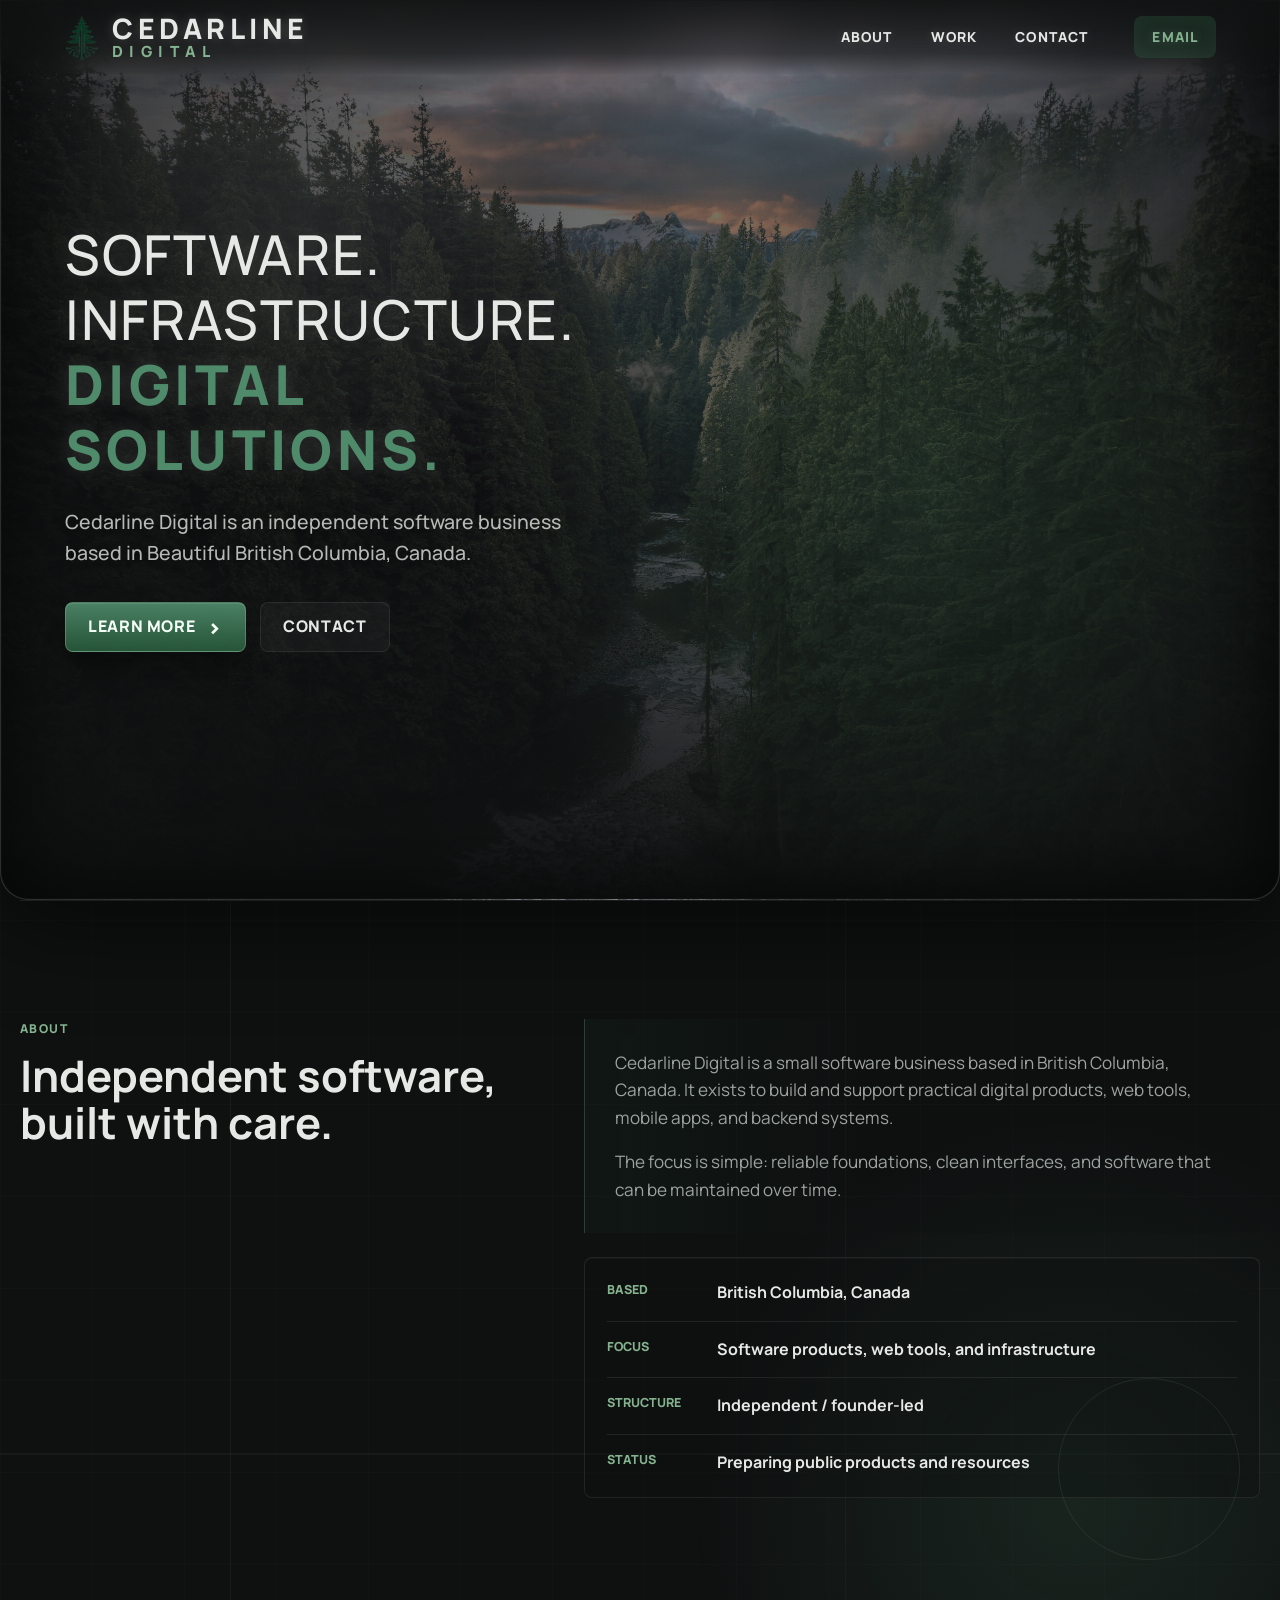
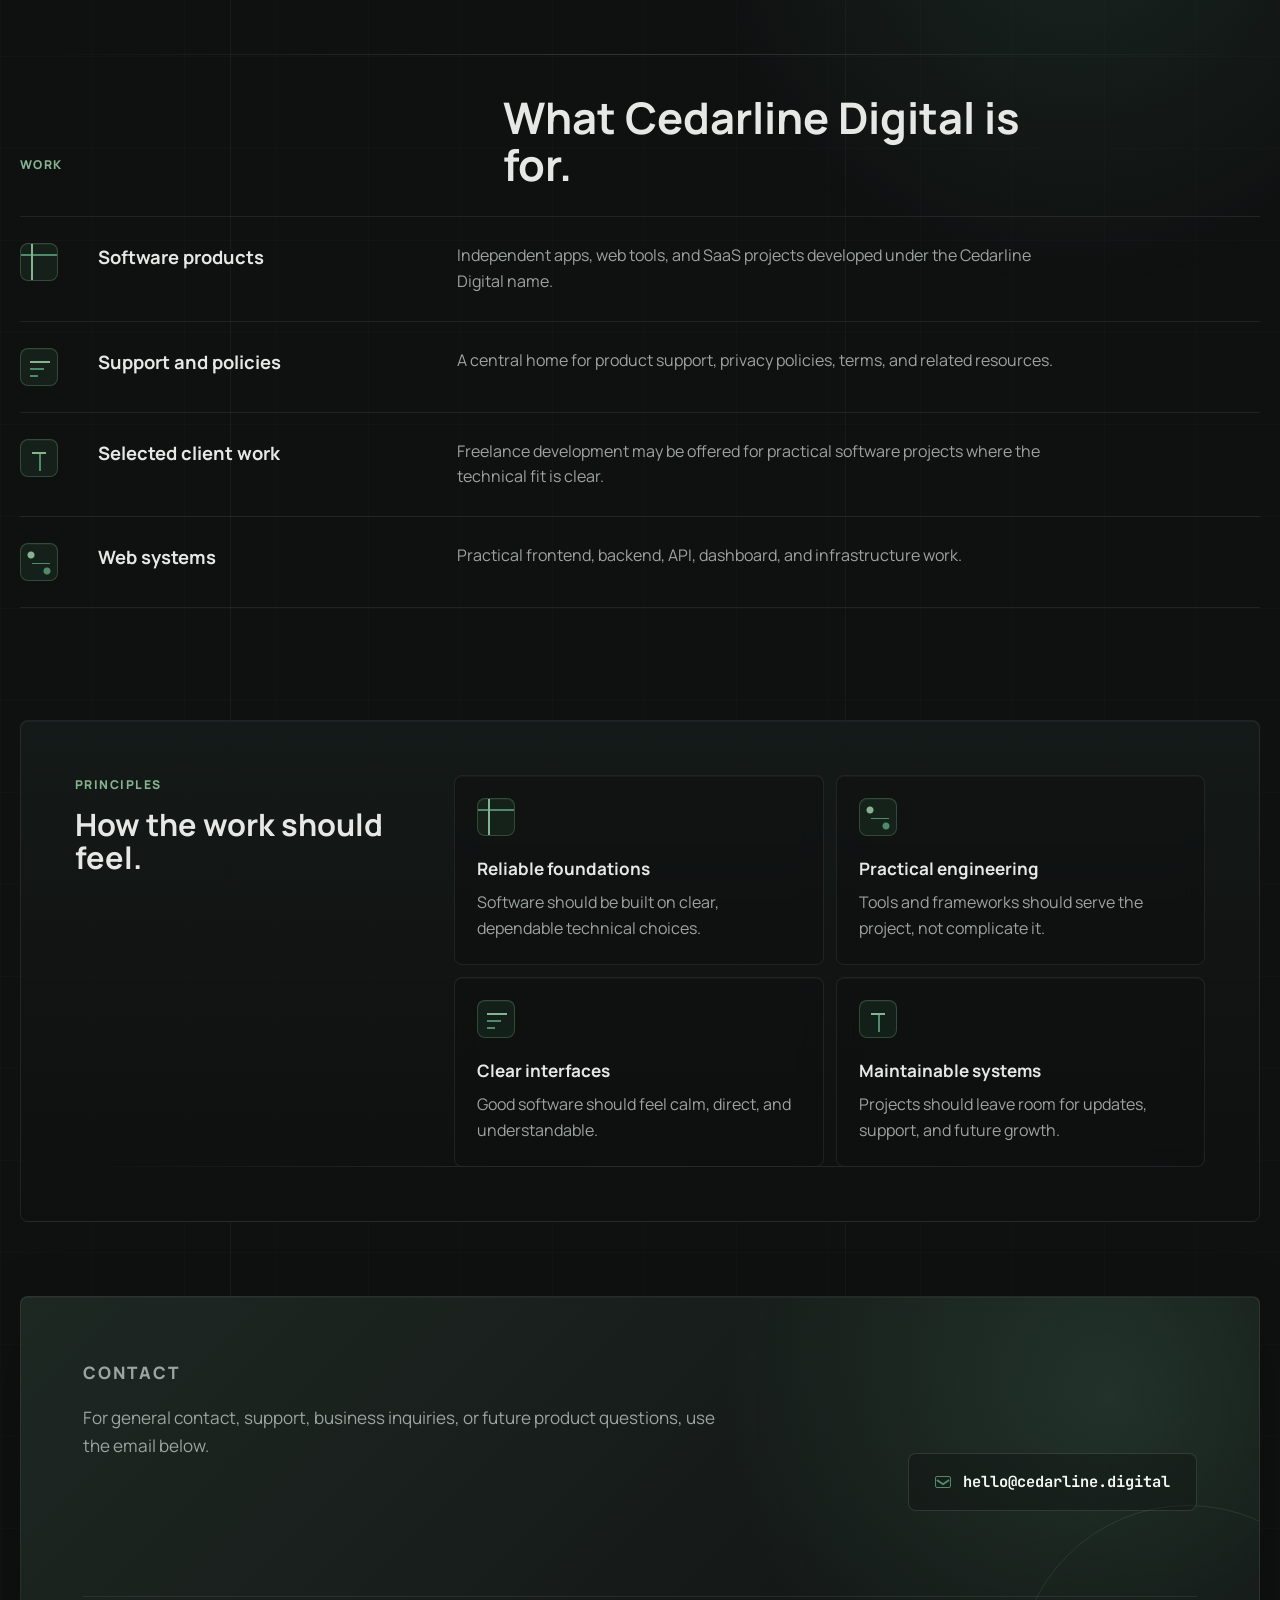
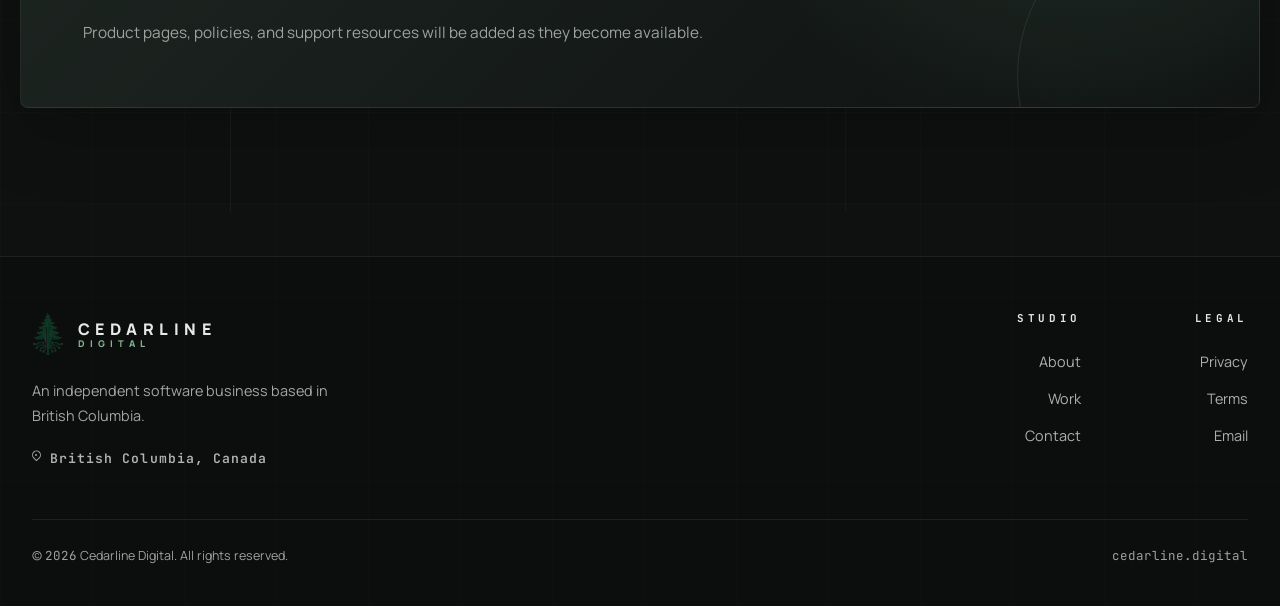
==== index.html @ 52aefcd1 "initial commit" ====
<!doctype html>
<html lang="en">
  <head>
    <meta charset="utf-8">
    <meta name="viewport" content="width=device-width, initial-scale=1">
    <meta
      name="description"
      content="Cedarline Digital is an independent software business in British Columbia, Canada, serving as a home for software projects, support resources, and policies."
    >
    <title>Cedarline Digital | Software Built From Strong Foundations</title>
    <link rel="preconnect" href="https://fonts.googleapis.com">
    <link rel="preconnect" href="https://fonts.gstatic.com" crossorigin>
    <link href="https://fonts.googleapis.com/css2?family=JetBrains+Mono:wght@500;600;700&family=Manrope:wght@400;500;600;700;800&display=swap" rel="stylesheet">
    <link rel="stylesheet" href="styles.css">
  </head>
  <body>
    <header class="site-header" data-header>
      <a class="brand" href="#top" aria-label="Cedarline Digital home">
        <span class="brand-mark" aria-hidden="true">
          <img src="assets/images/logo-transparent.png" alt="">
        </span>
        <span class="brand-text">
          <strong>Cedarline</strong>
          <span>Digital</span>
        </span>
      </a>

      <button class="nav-toggle" type="button" aria-expanded="false" aria-controls="site-nav" data-nav-toggle>
        <span class="sr-only">Toggle navigation</span>
        <span></span>
        <span></span>
      </button>

      <nav class="site-nav" id="site-nav" aria-label="Primary navigation" data-nav>
        <a href="#about">About</a>
        <a href="#work">Work</a>
        <a href="#contact">Contact</a>
        <a class="nav-cta" href="mailto:hello@cedarline.digital">Email</a>
      </nav>
    </header>

    <main id="top">
      <section class="hero" aria-labelledby="hero-title">
        <div class="hero-content">
          <h1 id="hero-title">
            <span>Software. Infrastructure.</span>
            <em>Digital solutions.</em>
          </h1>
          <p class="hero-copy">
            Cedarline Digital is an independent software business based in Beautiful British Columbia, Canada.
          </p>
          <div class="hero-actions" aria-label="Hero actions">
            <a class="button button-primary" href="#about">Learn more <span aria-hidden="true">›</span></a>
            <a class="button button-secondary" href="#contact">Contact</a>
          </div>
        </div>
      </section>

      <section class="section about-section" id="about" aria-labelledby="about-title">
        <div class="section-heading">
          <p class="eyebrow">About</p>
          <h2 id="about-title">Independent software, built with care.</h2>
        </div>
        <div class="about-grid">
          <div class="section-copy">
            <p>
              Cedarline Digital is a small software business based in British Columbia, Canada. It exists to build and support practical digital products, web tools, mobile apps, and backend systems.
            </p>
            <p>
              The focus is simple: reliable foundations, clean interfaces, and software that can be maintained over time.
            </p>
          </div>
          <aside class="studio-panel" aria-label="Studio details">
            <dl>
              <div>
                <dt>Based</dt>
                <dd>British Columbia, Canada</dd>
              </div>
              <div>
                <dt>Focus</dt>
                <dd>Software products, web tools, and infrastructure</dd>
              </div>
              <div>
                <dt>Structure</dt>
                <dd>Independent / founder-led</dd>
              </div>
              <div>
                <dt>Status</dt>
                <dd>Preparing public products and resources</dd>
              </div>
            </dl>
          </aside>
        </div>
      </section>

      <section class="section" id="work" aria-labelledby="work-title">
        <div class="section-heading">
          <p class="eyebrow">Work</p>
          <h2 id="work-title">What Cedarline Digital is for.</h2>
        </div>
        <div class="card-grid">
          <article class="service-card">
            <span class="card-icon software-icon" aria-hidden="true"></span>
            <h3>Software products</h3>
            <p>Independent apps, web tools, and SaaS projects developed under the Cedarline Digital name.</p>
          </article>
          <article class="service-card">
            <span class="card-icon web-icon" aria-hidden="true"></span>
            <h3>Support and policies</h3>
            <p>A central home for product support, privacy policies, terms, and related resources.</p>
          </article>
          <article class="service-card">
            <span class="card-icon maintain-icon" aria-hidden="true"></span>
            <h3>Selected client work</h3>
            <p>Freelance development may be offered for practical software projects where the technical fit is clear.</p>
          </article>
          <article class="service-card">
            <span class="card-icon engineering-icon" aria-hidden="true"></span>
            <h3>Web systems</h3>
            <p>Practical frontend, backend, API, dashboard, and infrastructure work.</p>
          </article>
        </div>
      </section>

      <section class="section brand-section" id="principles" aria-labelledby="brand-title">
        <div class="section-heading centered">
          <p class="eyebrow">Principles</p>
          <h2 id="brand-title">How the work should feel.</h2>
        </div>
        <div class="principle-list">
          <article>
            <span class="line-icon foundation-icon" aria-hidden="true"></span>
            <h3>Reliable foundations</h3>
            <p>Software should be built on clear, dependable technical choices.</p>
          </article>
          <article>
            <span class="line-icon engineering-icon" aria-hidden="true"></span>
            <h3>Practical engineering</h3>
            <p>Tools and frameworks should serve the project, not complicate it.</p>
          </article>
          <article>
            <span class="line-icon experience-icon" aria-hidden="true"></span>
            <h3>Clear interfaces</h3>
            <p>Good software should feel calm, direct, and understandable.</p>
          </article>
          <article>
            <span class="line-icon maintain-icon" aria-hidden="true"></span>
            <h3>Maintainable systems</h3>
            <p>Projects should leave room for updates, support, and future growth.</p>
          </article>
        </div>
      </section>

      <section class="section contact-section" id="contact" aria-labelledby="contact-title">
        <div class="contact-panel">
          <div class="contact-copy">
            <p class="eyebrow">Contact</p>
            <p>
              For general contact, support, business inquiries, or future product questions, use the email below.
            </p>
          </div>
          <div class="contact-action">
            <a class="contact-link" href="mailto:hello@cedarline.digital">
              <span class="email-icon" aria-hidden="true"></span>
              hello@cedarline.digital
            </a>
          </div>
          <p class="contact-note">
            Product pages, policies, and support resources will be added as they become available.
          </p>
        </div>
      </section>
    </main>

    <footer class="site-footer">
      <div class="footer-inner">
        <div class="footer-brand">
          <a class="footer-logo" href="#top" aria-label="Cedarline Digital home">
            <span class="footer-mark" aria-hidden="true">
              <img src="assets/images/logo-transparent.png" alt="">
            </span>
            <span class="footer-wordmark">
              <strong>Cedarline</strong>
              <span>Digital</span>
            </span>
          </a>
          <p>An independent software business based in British Columbia.</p>
          <span class="footer-location">British Columbia, Canada</span>
        </div>

        <nav class="footer-links" aria-label="Footer navigation">
          <div>
            <h2>Studio</h2>
            <a href="#about">About</a>
            <a href="#work">Work</a>
            <a href="#contact">Contact</a>
          </div>
          <div>
            <h2>Legal</h2>
            <a href="#">Privacy</a>
            <a href="#">Terms</a>
            <a href="mailto:hello@cedarline.digital">Email</a>
          </div>
        </nav>
      </div>

      <div class="footer-bottom">
        <p>&copy; <span data-year></span> Cedarline Digital. All rights reserved.</p>
        <span>cedarline.digital</span>
      </div>
    </footer>

    <script src="script.js"></script>
  </body>
</html>
---- styles.css ----
:root {
  --bg: #0f1111;
  --surface: #171c1a;
  --surface-light: #1f2924;
  --evergreen: #2a5e3e;
  --accent: #4f8a6b;
  --soft: #86b38f;
  --text: #e6e8e6;
  --muted: #9ca3a0;
  --border: rgba(255, 255, 255, 0.08);
  --border-strong: rgba(134, 179, 143, 0.22);
  --shadow: rgba(0, 0, 0, 0.4);
  --max-width: 1240px;
  --radius: 8px;
}

* {
  box-sizing: border-box;
}

html {
  scroll-behavior: smooth;
}

body {
  margin: 0;
  min-width: 320px;
  color: var(--text);
  font-family: Manrope, Inter, ui-sans-serif, system-ui, -apple-system, BlinkMacSystemFont, "Segoe UI", sans-serif;
  line-height: 1.6;
  background:
    linear-gradient(180deg, rgba(15, 17, 17, 0.56), var(--bg) 760px),
    linear-gradient(90deg, rgba(15, 17, 17, 0.94), rgba(15, 17, 17, 0.72) 45%, rgba(15, 17, 17, 0.9)),
    radial-gradient(circle at 72% 6%, rgba(79, 138, 107, 0.18), transparent 34rem),
    radial-gradient(circle at 12% 18%, rgba(42, 94, 62, 0.18), transparent 30rem),
    linear-gradient(rgba(255, 255, 255, 0.014) 1px, transparent 1px),
    linear-gradient(90deg, rgba(255, 255, 255, 0.014) 1px, transparent 1px),
    url("assets/images/backdrop2.jpg"),
    var(--bg);
  background-attachment: scroll, scroll, scroll, scroll, scroll, scroll, fixed, scroll;
  background-position: center top, center top, center top, center top, center top, center top, center top, center top;
  background-repeat: no-repeat, no-repeat, no-repeat, no-repeat, repeat, repeat, no-repeat, no-repeat;
  background-size: auto, auto, auto, auto, 88px 88px, 88px 88px, cover, auto;
}

body::before,
body::after {
  position: fixed;
  inset: 0;
  z-index: -2;
  pointer-events: none;
  content: "";
}

body::before {
  background:
    linear-gradient(135deg, transparent 0 56%, rgba(134, 179, 143, 0.035) 56% 56.4%, transparent 56.4%),
    linear-gradient(28deg, transparent 0 66%, rgba(79, 138, 107, 0.045) 66% 66.4%, transparent 66.4%);
}

body::after {
  top: auto;
  height: 44vh;
  background:
    linear-gradient(155deg, transparent 0 36%, rgba(31, 41, 36, 0.82) 36% 37%, transparent 37%),
    linear-gradient(18deg, transparent 0 43%, rgba(23, 28, 26, 0.9) 43% 44%, transparent 44%),
    linear-gradient(0deg, rgba(15, 17, 17, 0.94), transparent);
  opacity: 0.46;
}

a {
  color: inherit;
  text-decoration: none;
}

p,
h1,
h2,
h3,
dl {
  margin-top: 0;
}

.sr-only {
  position: absolute;
  width: 1px;
  height: 1px;
  padding: 0;
  margin: -1px;
  overflow: hidden;
  clip: rect(0, 0, 0, 0);
  white-space: nowrap;
  border: 0;
}

.site-header {
  position: sticky;
  top: 16px;
  z-index: 20;
  display: flex;
  align-items: center;
  justify-content: space-between;
  width: min(100% - 32px, var(--max-width));
  min-height: 68px;
  margin: 0 auto;
  padding: 10px 12px;
  border: 1px solid var(--border);
  border-radius: var(--radius);
  background: rgba(15, 17, 17, 0.68);
  box-shadow: 0 18px 54px rgba(0, 0, 0, 0.24);
  backdrop-filter: blur(22px);
}

.site-header.is-scrolled {
  background: rgba(15, 17, 17, 0.86);
  border-color: rgba(255, 255, 255, 0.12);
}

.brand,
.site-nav,
.hero-actions,
.panel-top,
.panel-metrics,
.site-footer,
.site-footer div,
.site-footer nav {
  display: flex;
  align-items: center;
}

.brand {
  gap: 12px;
  padding-right: 10px;
  font-weight: 800;
  letter-spacing: 0;
}

.brand-mark,
.panel-mark {
  display: grid;
  place-items: center;
  border: 1px solid var(--border-strong);
  border-radius: var(--radius);
  background:
    linear-gradient(150deg, rgba(31, 41, 36, 0.96), rgba(15, 17, 17, 0.82)),
    radial-gradient(circle at 50% 18%, rgba(134, 179, 143, 0.18), transparent 70%);
  box-shadow: inset 0 1px 0 rgba(255, 255, 255, 0.05), 0 16px 34px var(--shadow);
}

.brand-mark {
  width: 42px;
  height: 42px;
}

.brand-mark svg {
  width: 28px;
  height: 28px;
}

.mark-tree {
  fill: rgba(134, 179, 143, 0.94);
}

.mark-root {
  fill: none;
  stroke: var(--accent);
  stroke-linecap: round;
  stroke-width: 2.2;
}

.site-nav {
  gap: 4px;
  color: var(--muted);
  font-size: 0.92rem;
  font-weight: 800;
}

.site-nav a {
  padding: 10px 13px;
  border-radius: var(--radius);
  transition: color 160ms ease, background-color 160ms ease, border-color 160ms ease;
}

.site-nav a:hover,
.site-nav a:focus-visible {
  color: var(--text);
  background: rgba(255, 255, 255, 0.045);
  outline: none;
}

.site-nav .nav-cta {
  margin-left: 8px;
  border: 1px solid rgba(134, 179, 143, 0.28);
  color: #f5fff7;
  background: linear-gradient(180deg, rgba(79, 138, 107, 0.92), rgba(42, 94, 62, 0.92));
  box-shadow: inset 0 1px 0 rgba(255, 255, 255, 0.08);
}

.site-nav .nav-cta:hover,
.site-nav .nav-cta:focus-visible {
  background: linear-gradient(180deg, rgba(89, 154, 119, 0.96), rgba(47, 106, 70, 0.96));
}

.nav-toggle {
  display: none;
  width: 44px;
  height: 44px;
  padding: 0;
  border: 1px solid var(--border);
  border-radius: var(--radius);
  background: rgba(23, 28, 26, 0.9);
  color: var(--text);
}

.nav-toggle span:not(.sr-only) {
  display: block;
  width: 18px;
  height: 2px;
  margin: 5px auto;
  background: currentColor;
}

.section {
  width: min(100% - 40px, var(--max-width));
  margin: 0 auto;
  padding: 104px 0;
}

.hero {
  display: grid;
  grid-template-columns: minmax(0, 0.98fr) minmax(390px, 0.82fr);
  gap: clamp(36px, 5vw, 76px);
  align-items: center;
  min-height: calc(100vh - 92px);
  padding-top: 86px;
  padding-bottom: 74px;
}

.hero-content {
  max-width: 760px;
}

.eyebrow {
  margin-bottom: 14px;
  color: var(--soft);
  font-size: 0.76rem;
  font-weight: 800;
  letter-spacing: 0.12em;
  text-transform: uppercase;
}

h1,
h2,
h3 {
  line-height: 1.08;
  letter-spacing: 0;
}

h1 {
  max-width: 760px;
  margin-bottom: 22px;
  font-size: clamp(2.8rem, 5.2vw, 5.05rem);
}

h2 {
  margin-bottom: 18px;
  font-size: clamp(2rem, 3.4vw, 3.1rem);
}

h3 {
  margin-bottom: 12px;
  font-size: 1.07rem;
}

.hero-copy,
.section-copy,
.contact-panel p {
  color: var(--muted);
  font-size: 1.07rem;
}

.hero-copy {
  max-width: 620px;
  margin-bottom: 32px;
}

.hero-actions {
  flex-wrap: wrap;
  gap: 14px;
}

.button,
.contact-link {
  display: inline-flex;
  align-items: center;
  justify-content: center;
  min-height: 48px;
  padding: 0 18px;
  border-radius: var(--radius);
  font-weight: 800;
  transition: transform 160ms ease, border-color 160ms ease, background-color 160ms ease;
}

.button:hover,
.button:focus-visible,
.contact-link:hover,
.contact-link:focus-visible {
  transform: translateY(-2px);
  outline: none;
}

.button-primary,
.contact-link {
  border: 1px solid rgba(134, 179, 143, 0.35);
  color: #f5fff7;
  background: linear-gradient(180deg, rgba(79, 138, 107, 0.95), rgba(42, 94, 62, 0.95));
}

.button-secondary {
  border: 1px solid var(--border);
  color: var(--text);
  background: rgba(255, 255, 255, 0.035);
}

.hero-visual {
  position: relative;
  min-height: 540px;
}

.mountain-field {
  position: absolute;
  inset: 34px -18px auto;
  height: 240px;
  opacity: 0.44;
  background:
    linear-gradient(145deg, transparent 0 42%, rgba(79, 138, 107, 0.2) 42% 43%, transparent 43%),
    linear-gradient(28deg, transparent 0 49%, rgba(134, 179, 143, 0.18) 49% 50%, transparent 50%),
    linear-gradient(153deg, transparent 0 58%, rgba(31, 41, 36, 0.88) 58% 68%, transparent 68%);
  filter: blur(0.2px);
}

.hero-panel {
  position: relative;
  min-height: 510px;
  overflow: hidden;
  padding: 26px;
  border: 1px solid var(--border);
  border-radius: var(--radius);
  background:
    radial-gradient(circle at 64% 32%, rgba(79, 138, 107, 0.22), transparent 18rem),
    linear-gradient(160deg, rgba(31, 41, 36, 0.76), rgba(15, 17, 17, 0.86)),
    repeating-linear-gradient(90deg, transparent 0 42px, rgba(255, 255, 255, 0.018) 42px 43px);
  box-shadow: 0 28px 90px rgba(0, 0, 0, 0.42), inset 0 1px 0 rgba(255, 255, 255, 0.04);
  backdrop-filter: blur(18px);
}

.hero-panel::before,
.hero-panel::after {
  position: absolute;
  content: "";
}

.hero-panel::before {
  inset: auto -26% -36% -26%;
  height: 320px;
  background: radial-gradient(circle, rgba(79, 138, 107, 0.36), transparent 70%);
}

.hero-panel::after {
  right: 34px;
  bottom: 118px;
  left: 34px;
  height: 170px;
  opacity: 0.46;
  background:
    linear-gradient(143deg, transparent 0 41%, rgba(134, 179, 143, 0.16) 41% 42%, transparent 42%),
    linear-gradient(24deg, transparent 0 52%, rgba(42, 94, 62, 0.42) 52% 68%, transparent 68%),
    linear-gradient(156deg, transparent 0 48%, rgba(31, 41, 36, 0.9) 48% 65%, transparent 65%);
}

.panel-top {
  position: relative;
  z-index: 2;
  gap: 16px;
}

.panel-mark {
  width: 78px;
  height: 78px;
}

.panel-mark svg {
  width: 52px;
  height: 52px;
}

.panel-top p {
  margin: 0 0 3px;
  font-size: 1.05rem;
  font-weight: 800;
}

.panel-top span {
  color: var(--muted);
  font-size: 0.9rem;
}

.circuit-board {
  position: absolute;
  inset: 142px 42px 132px;
  z-index: 2;
}

.circuit-board span {
  position: absolute;
  display: block;
  border-color: rgba(134, 179, 143, 0.28);
}

.circuit-board span:nth-child(1) {
  top: 10px;
  left: 8%;
  width: 72%;
  height: 1px;
  border-top: 1px solid;
}

.circuit-board span:nth-child(2) {
  top: 10px;
  left: 8%;
  width: 1px;
  height: 78%;
  border-left: 1px solid;
}

.circuit-board span:nth-child(3) {
  right: 12%;
  bottom: 16%;
  left: 8%;
  height: 1px;
  border-top: 1px solid;
}

.circuit-board span:nth-child(4) {
  right: 12%;
  bottom: 16%;
  width: 1px;
  height: 48%;
  border-left: 1px solid;
}

.circuit-board span:nth-child(5),
.circuit-board span:nth-child(6) {
  width: 10px;
  height: 10px;
  border: 1px solid rgba(134, 179, 143, 0.5);
  border-radius: 50%;
  background: var(--surface-light);
  box-shadow: 0 0 22px rgba(134, 179, 143, 0.42);
}

.circuit-board span:nth-child(5) {
  top: 5px;
  left: calc(8% - 5px);
}

.circuit-board span:nth-child(6) {
  right: calc(12% - 5px);
  bottom: calc(16% - 5px);
}

.panel-metrics {
  position: absolute;
  right: 24px;
  bottom: 24px;
  left: 24px;
  z-index: 3;
  gap: 10px;
}

.panel-metrics div {
  flex: 1;
  min-height: 86px;
  padding: 14px;
  border: 1px solid var(--border);
  border-radius: var(--radius);
  background: rgba(15, 17, 17, 0.62);
  backdrop-filter: blur(12px);
}

.panel-metrics span {
  display: block;
  margin-bottom: 10px;
  color: var(--soft);
  font-size: 0.74rem;
  font-weight: 800;
}

.panel-metrics strong {
  display: block;
  font-size: 0.92rem;
}

.section-heading {
  max-width: 780px;
  margin-bottom: 34px;
}

.section-heading.centered {
  max-width: 760px;
  margin-right: auto;
  margin-left: auto;
  text-align: center;
}

.about-section,
.brand-section {
  border-top: 1px solid var(--border);
}

.about-grid {
  display: grid;
  grid-template-columns: minmax(0, 1fr) minmax(320px, 0.62fr);
  gap: 28px;
  align-items: start;
}

.section-copy {
  max-width: 760px;
}

.section-copy p:last-child,
.contact-panel p:last-of-type,
.service-card p,
.principle-list p,
.site-footer p {
  margin-bottom: 0;
}

.studio-panel,
.service-card,
.principle-list article,
.contact-panel {
  border: 1px solid var(--border);
  border-radius: var(--radius);
  background:
    linear-gradient(180deg, rgba(31, 41, 36, 0.72), rgba(23, 28, 26, 0.78)),
    rgba(23, 28, 26, 0.8);
  box-shadow: inset 0 1px 0 rgba(255, 255, 255, 0.035);
}

.studio-panel {
  padding: 22px;
}

.studio-panel dl {
  margin-bottom: 0;
}

.studio-panel div {
  display: grid;
  grid-template-columns: 92px minmax(0, 1fr);
  gap: 18px;
  padding: 15px 0;
  border-bottom: 1px solid var(--border);
}

.studio-panel div:first-child {
  padding-top: 0;
}

.studio-panel div:last-child {
  padding-bottom: 0;
  border-bottom: 0;
}

.studio-panel dt {
  color: var(--soft);
  font-size: 0.78rem;
  font-weight: 800;
  text-transform: uppercase;
}

.studio-panel dd {
  margin: 0;
  color: var(--text);
  font-weight: 700;
}

.card-grid,
.principle-list {
  display: grid;
  grid-template-columns: repeat(4, minmax(0, 1fr));
  gap: 16px;
}

.service-card,
.principle-list article {
  min-height: 270px;
  padding: 24px;
  transition: transform 180ms ease, border-color 180ms ease, background-color 180ms ease, box-shadow 180ms ease;
}

.service-card:hover,
.principle-list article:hover {
  transform: translateY(-5px);
  border-color: rgba(134, 179, 143, 0.28);
  background:
    linear-gradient(180deg, rgba(31, 41, 36, 0.94), rgba(23, 28, 26, 0.86)),
    rgba(23, 28, 26, 0.88);
  box-shadow: 0 18px 44px rgba(0, 0, 0, 0.2);
}

.card-icon,
.line-icon {
  display: block;
  width: 38px;
  height: 38px;
  margin-bottom: 24px;
  border: 1px solid rgba(134, 179, 143, 0.28);
  border-radius: var(--radius);
  background-color: rgba(42, 94, 62, 0.2);
  background-repeat: no-repeat;
  background-position: center;
  box-shadow: inset 0 1px 0 rgba(255, 255, 255, 0.04);
}

.software-icon,
.foundation-icon {
  background-image:
    linear-gradient(90deg, transparent 10px, var(--soft) 10px 12px, transparent 12px),
    linear-gradient(transparent 10px, var(--accent) 10px 12px, transparent 12px);
}

.web-icon,
.experience-icon {
  background-image:
    linear-gradient(var(--soft), var(--soft)),
    linear-gradient(var(--accent), var(--accent)),
    linear-gradient(var(--accent), var(--accent));
  background-size: 20px 2px, 14px 2px, 8px 2px;
  background-position: 9px 12px, 9px 19px, 9px 26px;
}

.mobile-icon,
.maintain-icon {
  background-image:
    linear-gradient(var(--soft), var(--soft)),
    linear-gradient(var(--accent), var(--accent));
  background-size: 14px 2px, 2px 18px;
  background-position: 11px 12px, 18px 13px;
}

.backend-icon,
.engineering-icon {
  background-image:
    radial-gradient(circle, var(--soft) 0 3px, transparent 4px),
    radial-gradient(circle, var(--accent) 0 3px, transparent 4px),
    linear-gradient(90deg, var(--accent), var(--accent));
  background-size: 100% 100%, 100% 100%, 18px 1px;
  background-position: -8px -7px, 8px 9px, 11px 19px;
}

.service-card p,
.principle-list p {
  color: var(--muted);
}

.brand-section {
  padding-top: 92px;
}

.contact-section {
  padding-top: 74px;
}

.contact-panel {
  position: relative;
  overflow: hidden;
  padding: clamp(30px, 5vw, 58px);
  background:
    radial-gradient(circle at 88% 24%, rgba(79, 138, 107, 0.24), transparent 24rem),
    linear-gradient(135deg, rgba(31, 41, 36, 0.94), rgba(15, 17, 17, 0.9));
  box-shadow: 0 24px 70px rgba(0, 0, 0, 0.22), inset 0 1px 0 rgba(255, 255, 255, 0.04);
}

.contact-panel::after {
  position: absolute;
  right: -100px;
  bottom: -140px;
  width: 340px;
  height: 340px;
  border: 1px solid rgba(134, 179, 143, 0.14);
  border-radius: 50%;
  content: "";
}

.contact-panel h2,
.contact-panel p,
.contact-panel .eyebrow,
.contact-link {
  position: relative;
  z-index: 1;
}

.contact-panel h2 {
  max-width: 850px;
}

.contact-panel p {
  max-width: 700px;
}

.contact-link {
  margin-top: 22px;
}

.contact-note {
  margin-top: 24px;
  font-size: 0.96rem;
}

.site-footer {
  justify-content: space-between;
  gap: 22px;
  width: min(100% - 40px, var(--max-width));
  margin: 0 auto;
  padding: 30px 0 42px;
  border-top: 1px solid var(--border);
  color: var(--muted);
  font-size: 0.9rem;
}

.site-footer div {
  flex-direction: column;
  align-items: flex-start;
  gap: 2px;
}

.site-footer strong {
  color: var(--text);
}

.site-footer nav {
  gap: 14px;
}

.site-footer a:hover,
.site-footer a:focus-visible {
  color: var(--text);
  outline: none;
}

@media (max-width: 1040px) {
  .hero,
  .about-grid {
    grid-template-columns: 1fr;
  }

  .hero {
    gap: 40px;
    min-height: auto;
  }

  .hero-visual {
    min-height: 460px;
  }

  .hero-panel {
    min-height: 460px;
  }

  .card-grid,
  .principle-list {
    grid-template-columns: repeat(2, minmax(0, 1fr));
  }
}

@media (max-width: 720px) {
  .site-header {
    top: 10px;
    width: min(100% - 24px, var(--max-width));
  }

  .nav-toggle {
    display: block;
  }

  .site-nav {
    position: absolute;
    top: calc(100% + 8px);
    right: 0;
    left: 0;
    display: none;
    flex-direction: column;
    align-items: stretch;
    padding: 12px;
    border: 1px solid var(--border);
    border-radius: var(--radius);
    background: rgba(15, 17, 17, 0.96);
    box-shadow: 0 20px 42px var(--shadow);
  }

  .site-nav.is-open {
    display: flex;
  }

  .site-nav a {
    width: 100%;
  }

  .site-nav .nav-cta {
    margin-left: 0;
    text-align: center;
  }

  .section {
    width: min(100% - 24px, var(--max-width));
    padding: 68px 0;
  }

  .hero {
    padding-top: 54px;
  }

  h1 {
    font-size: clamp(2.35rem, 11vw, 3.55rem);
  }

  h2 {
    font-size: clamp(1.9rem, 8vw, 2.55rem);
  }

  .hero-copy,
  .section-copy,
  .contact-panel p {
    font-size: 1rem;
  }

  .hero-visual,
  .hero-panel {
    min-height: 390px;
  }

  .hero-panel {
    padding: 18px;
  }

  .panel-mark {
    width: 64px;
    height: 64px;
  }

  .panel-mark svg {
    width: 44px;
    height: 44px;
  }

  .circuit-board {
    inset: 120px 24px 122px;
  }

  .panel-metrics {
    right: 16px;
    bottom: 16px;
    left: 16px;
    display: grid;
    grid-template-columns: 1fr;
  }

  .panel-metrics div {
    min-height: auto;
    padding: 11px 12px;
  }

  .panel-metrics span {
    margin-bottom: 4px;
  }

  .card-grid,
  .principle-list,
  .site-footer {
    grid-template-columns: 1fr;
  }

  .service-card,
  .principle-list article {
    min-height: auto;
  }

  .studio-panel div {
    grid-template-columns: 1fr;
    gap: 3px;
  }

  .site-footer {
    display: grid;
    justify-items: start;
    width: min(100% - 24px, var(--max-width));
  }
}

/* Prototype direction: cinematic forest landing page. */
body {
  background: var(--bg);
}

body::before {
  z-index: -3;
  background:
    linear-gradient(180deg, rgba(15, 17, 17, 0.34), #0f1111 86%),
    linear-gradient(90deg, rgba(15, 17, 17, 0.96), rgba(15, 17, 17, 0.56) 54%, rgba(15, 17, 17, 0.88)),
    url("assets/images/backdrop2.jpg") center top / cover no-repeat;
}

body::after {
  z-index: -2;
  height: auto;
  opacity: 1;
  background:
    radial-gradient(circle at 16% 20%, rgba(134, 179, 143, 0.09), transparent 28rem),
    radial-gradient(circle at 72% 34%, rgba(42, 94, 62, 0.18), transparent 34rem),
    linear-gradient(rgba(255, 255, 255, 0.012) 1px, transparent 1px),
    linear-gradient(90deg, rgba(255, 255, 255, 0.012) 1px, transparent 1px);
  background-size: auto, auto, 92px 92px, 92px 92px;
}

.site-header {
  position: fixed;
  top: 28px;
  right: 5vw;
  left: 5vw;
  width: min(90vw, var(--max-width));
  min-height: auto;
  padding: 0;
  border: 0;
  background: transparent;
  box-shadow: none;
  backdrop-filter: none;
}

.site-header.is-scrolled {
  border-color: transparent;
  background: transparent;
}

.brand {
  gap: 14px;
}

.brand-mark {
  width: 56px;
  height: 56px;
  border: 0;
  background: transparent;
  box-shadow: none;
}

.brand-mark svg {
  width: 54px;
  height: 54px;
}

.mark-branch {
  fill: none;
  stroke: var(--accent);
  stroke-linejoin: round;
  stroke-width: 1.8;
}

.mark-trunk,
.mark-root {
  fill: none;
  stroke: var(--soft);
  stroke-linecap: round;
  stroke-width: 1.7;
}

.brand-text {
  display: grid;
  gap: 2px;
  text-transform: uppercase;
}

.brand-text strong {
  color: var(--text);
  font-size: clamp(1.25rem, 2.2vw, 2rem);
  font-weight: 800;
  line-height: 1;
  letter-spacing: 0.16em;
  text-shadow: 0 0 12px rgba(230, 232, 230, 0.22);
}

.brand-text span {
  color: var(--soft);
  font-size: clamp(0.74rem, 1.2vw, 1.03rem);
  font-weight: 800;
  line-height: 1;
  letter-spacing: 0.42em;
}

.site-nav {
  gap: clamp(18px, 3vw, 44px);
  color: var(--text);
  font-size: 0.86rem;
  font-weight: 800;
  letter-spacing: 0.08em;
  text-transform: uppercase;
}

.site-nav a {
  padding: 10px 0;
  text-shadow: 0 0 12px rgba(230, 232, 230, 0.18);
}

.site-nav a:hover,
.site-nav a:focus-visible {
  color: var(--soft);
  background: transparent;
}

.site-nav .nav-cta {
  padding: 10px 18px;
  border: 1px solid rgba(134, 179, 143, 0.32);
  border-radius: var(--radius);
  color: var(--soft);
  background: rgba(15, 17, 17, 0.28);
  box-shadow: inset 0 0 18px rgba(134, 179, 143, 0.06);
}

.site-nav .nav-cta:hover,
.site-nav .nav-cta:focus-visible {
  border-color: rgba(134, 179, 143, 0.5);
  background: rgba(42, 94, 62, 0.18);
}

.hero {
  position: relative;
  display: block;
  width: auto;
  max-width: none;
  min-height: 100vh;
  overflow: hidden;
  margin: 0;
  padding: 160px max(5vw, 24px) 44px;
  border: 1px solid rgba(255, 255, 255, 0.12);
  border-radius: 0 0 28px 28px;
  background:
    linear-gradient(180deg, rgba(15, 17, 17, 0.06), rgba(15, 17, 17, 0.38) 48%, rgba(15, 17, 17, 0.96) 100%),
    linear-gradient(90deg, rgba(15, 17, 17, 0.82), rgba(15, 17, 17, 0.36) 58%, rgba(15, 17, 17, 0.8)),
    url("assets/images/backdrop2.jpg") center top / cover no-repeat;
  box-shadow: inset 0 0 0 1px rgba(255, 255, 255, 0.03), 0 28px 90px rgba(0, 0, 0, 0.55);
}

.hero::before,
.hero::after {
  position: absolute;
  pointer-events: none;
  content: "";
}

.hero::before {
  inset: 0;
  background:
    radial-gradient(circle at 23% 25%, rgba(230, 232, 230, 0.08), transparent 16rem),
    radial-gradient(circle at 72% 54%, rgba(42, 94, 62, 0.24), transparent 28rem);
  mix-blend-mode: screen;
}

.hero::after {
  inset: 0;
  border-radius: inherit;
  box-shadow: inset 0 0 90px rgba(0, 0, 0, 0.78);
}

.hero-content,
.products-preview {
  position: relative;
  z-index: 2;
  width: min(100%, var(--max-width));
  margin: 0 auto;
}

.hero-content {
  max-width: var(--max-width);
}

h1 {
  max-width: 620px;
  margin-bottom: 24px;
  font-size: clamp(2.4rem, 4.3vw, 4.1rem);
  font-weight: 500;
  line-height: 1.18;
  letter-spacing: 0.03em;
  text-transform: uppercase;
  text-shadow: 0 0 18px rgba(230, 232, 230, 0.22), 0 2px 18px rgba(0, 0, 0, 0.8);
}

h1 span,
h1 em {
  display: block;
}

h1 em {
  color: var(--accent);
  font-style: normal;
  font-weight: 800;
  letter-spacing: 0.08em;
}

.hero-copy {
  max-width: 510px;
  margin-bottom: 34px;
  color: rgba(230, 232, 230, 0.78);
  font-size: clamp(1.02rem, 1.8vw, 1.22rem);
  font-weight: 500;
  text-shadow: 0 2px 16px rgba(0, 0, 0, 0.85);
}

.button,
.contact-link {
  min-height: 50px;
  padding: 0 22px;
  letter-spacing: 0.04em;
  text-transform: uppercase;
}

.button-primary,
.contact-link {
  border: 1px solid rgba(134, 179, 143, 0.42);
  background: linear-gradient(180deg, rgba(79, 138, 107, 0.92), rgba(42, 94, 62, 0.88));
  box-shadow: 0 14px 30px rgba(0, 0, 0, 0.34), inset 0 1px 0 rgba(255, 255, 255, 0.1);
}

.button span {
  margin-left: 12px;
  font-size: 1.45rem;
  line-height: 1;
}

.products-preview {
  margin-top: clamp(72px, 12vh, 132px);
}

.section-kicker {
  margin-bottom: 24px;
  color: var(--soft);
  font-size: 0.9rem;
  font-weight: 800;
  letter-spacing: 0.12em;
  text-align: center;
  text-transform: uppercase;
}

.product-grid {
  display: grid;
  grid-template-columns: repeat(3, minmax(0, 1fr));
  gap: 24px;
}

.product-card {
  display: grid;
  grid-template-columns: 82px minmax(0, 1fr);
  gap: 20px;
  min-height: 198px;
  padding: 34px 32px;
  border: 1px solid rgba(255, 255, 255, 0.1);
  border-radius: var(--radius);
  background:
    radial-gradient(circle at 20% 10%, rgba(134, 179, 143, 0.08), transparent 12rem),
    rgba(15, 17, 17, 0.56);
  box-shadow: inset 0 1px 0 rgba(255, 255, 255, 0.03), 0 20px 44px rgba(0, 0, 0, 0.28);
  backdrop-filter: blur(12px);
  transition: transform 180ms ease, border-color 180ms ease, background-color 180ms ease;
}

.product-card:hover {
  transform: translateY(-5px);
  border-color: rgba(134, 179, 143, 0.3);
  background-color: rgba(23, 28, 26, 0.7);
}

.product-card h2 {
  margin-bottom: 14px;
  color: var(--text);
  font-size: 1.1rem;
  font-weight: 800;
  letter-spacing: 0.04em;
  text-transform: uppercase;
}

.product-card p {
  margin-bottom: 24px;
  color: rgba(230, 232, 230, 0.7);
  font-weight: 600;
}

.product-card a {
  color: var(--soft);
  font-size: 0.84rem;
  font-weight: 800;
  letter-spacing: 0.06em;
  text-transform: uppercase;
}

.product-icon {
  position: relative;
  display: block;
  width: 58px;
  height: 68px;
  opacity: 0.9;
  background-repeat: no-repeat;
  background-position: center;
}

.phone-icon {
  border: 3px solid var(--accent);
  border-radius: 8px;
  box-shadow: inset 0 0 0 1px rgba(134, 179, 143, 0.18), 0 0 22px rgba(79, 138, 107, 0.18);
}

.phone-icon::before {
  position: absolute;
  top: 8px;
  left: 50%;
  width: 22px;
  height: 3px;
  border-radius: 999px;
  background: var(--accent);
  content: "";
  transform: translateX(-50%);
}

.server-icon {
  height: 58px;
  background:
    linear-gradient(var(--accent), var(--accent)) 16px 14px / 7px 3px no-repeat,
    linear-gradient(var(--accent), var(--accent)) 28px 14px / 13px 3px no-repeat,
    linear-gradient(var(--accent), var(--accent)) 16px 30px / 7px 3px no-repeat,
    linear-gradient(var(--accent), var(--accent)) 28px 30px / 13px 3px no-repeat,
    linear-gradient(var(--accent), var(--accent)) 16px 46px / 7px 3px no-repeat,
    linear-gradient(var(--accent), var(--accent)) 28px 46px / 13px 3px no-repeat;
}

.server-icon::before {
  position: absolute;
  top: 4px;
  left: 0;
  width: 58px;
  height: 13px;
  border: 3px solid var(--accent);
  border-radius: 5px;
  box-shadow: 0 18px 0 0 rgba(79, 138, 107, 0.8), 0 36px 0 0 rgba(79, 138, 107, 0.8);
  content: "";
}

.code-icon {
  width: 74px;
  height: 60px;
  background: linear-gradient(105deg, transparent 41%, var(--accent) 42% 48%, transparent 49%);
}

.code-icon::before,
.code-icon::after {
  position: absolute;
  top: 11px;
  width: 24px;
  height: 24px;
  border-color: var(--accent);
  border-style: solid;
  content: "";
  transform: rotate(45deg);
}

.code-icon::before {
  left: 4px;
  border-width: 0 0 4px 4px;
}

.code-icon::after {
  right: 4px;
  border-width: 4px 4px 0 0;
}

@media (max-width: 1040px) {
  .product-grid {
    grid-template-columns: 1fr;
  }
}

@media (max-width: 760px) {
  body::before {
    background:
      linear-gradient(180deg, rgba(15, 17, 17, 0.42), #0f1111 82%),
      linear-gradient(90deg, rgba(15, 17, 17, 0.92), rgba(15, 17, 17, 0.72)),
      url("assets/images/backdrop2.jpg") center top / cover no-repeat;
  }

  .site-header {
    top: 16px;
    right: 16px;
    left: 16px;
    width: auto;
  }

  .brand-mark {
    width: 46px;
    height: 46px;
  }

  .brand-mark svg {
    width: 44px;
    height: 44px;
  }

  .brand-text strong {
    font-size: 1.1rem;
  }

  .brand-text span {
    font-size: 0.66rem;
  }

  .site-nav {
    background: rgba(15, 17, 17, 0.94);
    backdrop-filter: blur(16px);
  }

  .site-nav a,
  .site-nav .nav-cta {
    width: 100%;
    margin-left: 0;
    padding: 11px 12px;
    text-align: left;
  }

  .hero {
    padding: 132px 20px 36px;
    border-radius: 0 0 20px 20px;
  }

  h1 {
    font-size: clamp(2.2rem, 10vw, 3.4rem);
  }

  .products-preview {
    margin-top: 58px;
  }

  .product-card {
    grid-template-columns: 58px minmax(0, 1fr);
    padding: 24px 20px;
  }
}

/* Keep the supplied forest image scoped to the hero only. */
body {
  background:
    radial-gradient(circle at 80% 12%, rgba(79, 138, 107, 0.12), transparent 30rem),
    linear-gradient(rgba(255, 255, 255, 0.012) 1px, transparent 1px),
    linear-gradient(90deg, rgba(255, 255, 255, 0.012) 1px, transparent 1px),
    var(--bg);
  background-size: auto, 92px 92px, 92px 92px, auto;
}

body::before {
  background: none;
}

body::after {
  background:
    radial-gradient(circle at 18% 22%, rgba(42, 94, 62, 0.14), transparent 26rem),
    linear-gradient(180deg, transparent, rgba(15, 17, 17, 0.8));
}

.hero {
  min-height: 100vh;
  padding-bottom: clamp(96px, 16vh, 170px);
}

.hero-content {
  padding-top: clamp(24px, 5vh, 72px);
}

.hero-content,
.products-preview {
  width: min(100%, var(--max-width));
}

.products-preview,
.product-grid,
.product-card,
.product-icon {
  display: none;
}

.about-section {
  margin-top: 0;
}

@media (max-width: 760px) {
  body::before {
    background: none;
  }

  .hero {
    min-height: 100vh;
    padding-bottom: 84px;
  }
}

/* Add quiet visual variety below the hero. */
main {
  position: relative;
  overflow: hidden;
}

main::before {
  position: absolute;
  top: 100vh;
  right: 0;
  left: 0;
  z-index: -1;
  height: calc(100% - 100vh);
  pointer-events: none;
  content: "";
  background:
    linear-gradient(90deg, transparent 0 18%, rgba(134, 179, 143, 0.08) 18% 18.08%, transparent 18.08% 100%),
    linear-gradient(90deg, transparent 0 66%, rgba(79, 138, 107, 0.07) 66% 66.08%, transparent 66.08% 100%),
    linear-gradient(180deg, transparent 0 22%, rgba(134, 179, 143, 0.06) 22% 22.08%, transparent 22.08% 100%),
    radial-gradient(circle at 84% 24%, rgba(79, 138, 107, 0.16), transparent 24rem);
}

.about-section {
  position: relative;
}

.about-section::after {
  position: absolute;
  right: max(20px, calc((100vw - var(--max-width)) / 2));
  bottom: 42px;
  width: 180px;
  height: 180px;
  border: 1px solid rgba(134, 179, 143, 0.12);
  border-radius: 50%;
  pointer-events: none;
  content: "";
}

#work {
  position: relative;
  padding-top: 72px;
  padding-bottom: 112px;
}

#work .section-heading {
  max-width: 540px;
  margin-bottom: 28px;
}

#work .card-grid {
  grid-template-columns: repeat(2, minmax(0, 1fr));
  gap: 18px;
}

#work .service-card {
  position: relative;
  display: grid;
  grid-template-columns: 48px minmax(0, 1fr);
  gap: 18px;
  min-height: 172px;
  padding: 24px;
  overflow: hidden;
  background:
    linear-gradient(135deg, rgba(31, 41, 36, 0.82), rgba(15, 17, 17, 0.72)),
    rgba(23, 28, 26, 0.8);
}

#work .service-card:nth-child(even) {
  transform: translateY(28px);
}

#work .service-card:hover {
  transform: translateY(-3px);
}

#work .service-card:nth-child(even):hover {
  transform: translateY(23px);
}

#work .service-card::after {
  position: absolute;
  right: -40px;
  bottom: -40px;
  width: 130px;
  height: 130px;
  border: 1px solid rgba(134, 179, 143, 0.12);
  border-radius: 50%;
  content: "";
}

#work .card-icon {
  margin-bottom: 0;
}

#work .service-card h3 {
  margin-bottom: 8px;
}

.brand-section {
  position: relative;
  width: min(100% - 40px, var(--max-width));
  padding: 46px;
  border: 1px solid var(--border);
  border-radius: var(--radius);
  background:
    linear-gradient(180deg, rgba(23, 28, 26, 0.78), rgba(15, 17, 17, 0.82)),
    rgba(15, 17, 17, 0.72);
  box-shadow: inset 0 1px 0 rgba(255, 255, 255, 0.035);
}

.brand-section::before {
  position: absolute;
  top: 50%;
  right: 46px;
  left: 46px;
  height: 1px;
  background: linear-gradient(90deg, transparent, rgba(134, 179, 143, 0.22), transparent);
  content: "";
}

.brand-section .section-heading {
  max-width: 620px;
  margin-right: 0;
  margin-left: 0;
  text-align: left;
}

.principle-list {
  position: relative;
  grid-template-columns: repeat(4, minmax(0, 1fr));
  gap: 12px;
}

.principle-list article {
  min-height: 210px;
  padding: 22px;
  background: rgba(15, 17, 17, 0.58);
  backdrop-filter: blur(10px);
}

.principle-list article:nth-child(2),
.principle-list article:nth-child(4) {
  margin-top: 34px;
}

.principle-list article:hover {
  transform: translateY(-3px);
}

@media (max-width: 1040px) {
  #work .card-grid,
  .principle-list {
    grid-template-columns: 1fr 1fr;
  }

  #work .service-card:nth-child(even),
  #work .service-card:nth-child(even):hover,
  .principle-list article:nth-child(2),
  .principle-list article:nth-child(4) {
    margin-top: 0;
    transform: none;
  }

  .brand-section::before {
    display: none;
  }
}

@media (max-width: 760px) {
  #work .card-grid,
  .principle-list {
    grid-template-columns: 1fr;
  }

  #work .service-card {
    grid-template-columns: 1fr;
  }

  .brand-section {
    width: min(100% - 24px, var(--max-width));
    padding: 28px 20px;
  }
}

/* Fixed header with supplied logo asset. */
.site-header {
  position: fixed;
  top: 22px;
  right: 5vw;
  left: 5vw;
  width: min(90vw, var(--max-width));
  min-height: 70px;
  padding: 10px 14px;
  border: 1px solid rgba(255, 255, 255, 0.1);
  border-radius: var(--radius);
  background: rgba(15, 17, 17, 0.52);
  box-shadow: 0 18px 54px rgba(0, 0, 0, 0.28), inset 0 1px 0 rgba(255, 255, 255, 0.04);
  backdrop-filter: blur(18px);
}

.site-header.is-scrolled {
  border-color: rgba(134, 179, 143, 0.18);
  background: rgba(15, 17, 17, 0.82);
}

.brand-mark {
  width: 50px;
  height: 50px;
  overflow: hidden;
  border: 0;
  border-radius: 6px;
  background: transparent;
  box-shadow: none;
}

.brand-mark img {
  display: block;
  width: 100%;
  height: 100%;
  object-fit: contain;
}

@media (max-width: 760px) {
  .site-header {
    top: 14px;
    right: 12px;
    left: 12px;
    width: auto;
    min-height: 64px;
    padding: 9px 10px;
  }

  .brand-mark {
    width: 44px;
    height: 44px;
  }
}

/* Final header and below-hero polish. */
.site-header {
  position: fixed;
  top: 0;
  right: 0;
  left: 0;
  width: 100%;
  min-height: 82px;
  padding: 12px max(5vw, 22px);
  border: 0;
  border-radius: 0;
  background: linear-gradient(180deg, rgba(15, 17, 17, 0.86), rgba(15, 17, 17, 0.5) 72%, transparent);
  box-shadow: none;
  backdrop-filter: blur(14px);
}

.site-header.is-scrolled {
  border: 0;
  background: rgba(15, 17, 17, 0.9);
}

.site-nav .nav-cta {
  border: 0;
  background: rgba(42, 94, 62, 0.28);
}

.brand-mark {
  width: 64px;
  height: 64px;
  overflow: visible;
}

.brand-mark img {
  transform: none;
  transform-origin: center;
}

.hero {
  padding-top: 176px;
}

.section {
  position: relative;
}

.about-section {
  display: grid;
  grid-template-columns: minmax(0, 0.72fr) minmax(0, 1fr);
  gap: clamp(34px, 6vw, 86px);
  align-items: start;
  padding-top: 118px;
}

.about-section .section-heading {
  position: sticky;
  top: 112px;
  margin-bottom: 0;
}

.about-grid {
  grid-template-columns: 1fr;
  gap: 24px;
}

.section-copy {
  max-width: 760px;
  padding: 30px;
  border-left: 1px solid rgba(134, 179, 143, 0.28);
  background:
    linear-gradient(90deg, rgba(42, 94, 62, 0.08), transparent 42%),
    rgba(15, 17, 17, 0.18);
}

.studio-panel {
  max-width: 760px;
  background: rgba(15, 17, 17, 0.42);
}

#work {
  padding-top: 92px;
}

#work::before {
  position: absolute;
  top: 52px;
  right: 0;
  left: 0;
  height: 1px;
  background: linear-gradient(90deg, transparent, rgba(134, 179, 143, 0.24), transparent);
  content: "";
}

#work .section-heading {
  display: grid;
  grid-template-columns: minmax(0, 0.6fr) minmax(0, 1fr);
  gap: 28px;
  max-width: none;
  align-items: end;
}

#work .section-heading .eyebrow {
  text-align: left;
}

#work .section-heading h2 {
  max-width: 520px;
  margin-bottom: 0;
}

#work .card-grid {
  display: grid;
  grid-template-columns: 1fr;
  gap: 0;
  border-top: 1px solid var(--border);
}

#work .service-card {
  display: grid;
  grid-template-columns: 56px minmax(220px, 0.42fr) minmax(0, 1fr);
  gap: 22px;
  min-height: auto;
  padding: 26px 0;
  border: 0;
  border-bottom: 1px solid var(--border);
  border-radius: 0;
  background: transparent;
  box-shadow: none;
}

#work .service-card:nth-child(even),
#work .service-card:nth-child(even):hover,
#work .service-card:hover {
  transform: none;
}

#work .service-card::after {
  display: none;
}

#work .service-card h3 {
  margin: 5px 0 0;
  font-size: 1.15rem;
}

#work .service-card p {
  max-width: 620px;
}

.brand-section {
  display: grid;
  grid-template-columns: minmax(0, 0.42fr) minmax(0, 1fr);
  gap: clamp(28px, 5vw, 64px);
  align-items: start;
  padding: 54px;
}

.brand-section .section-heading {
  margin-bottom: 0;
}

.brand-section .section-heading h2 {
  font-size: clamp(1.8rem, 2.4vw, 2.5rem);
}

.brand-section::before {
  top: auto;
  right: 54px;
  bottom: 54px;
  left: 54px;
}

.principle-list {
  grid-template-columns: 1fr 1fr;
}

.principle-list article,
.principle-list article:nth-child(2),
.principle-list article:nth-child(4) {
  min-height: 190px;
  margin-top: 0;
}

.contact-panel {
  display: grid;
  grid-template-columns: minmax(0, 1fr) minmax(290px, auto);
  gap: clamp(28px, 6vw, 84px);
  align-items: start;
}

.contact-copy {
  max-width: 650px;
}

.contact-action {
  display: flex;
  justify-content: flex-end;
  align-self: center;
}

.contact-note {
  grid-column: 1 / -1;
  max-width: none;
  margin-top: 8px;
  padding-top: 24px;
  border-top: 1px solid rgba(255, 255, 255, 0.08);
}

@media (max-width: 920px) {
  .about-section,
  #work .section-heading,
  .brand-section,
  .contact-panel {
    grid-template-columns: 1fr;
  }

  .about-section .section-heading {
    position: static;
  }

  #work .service-card {
    grid-template-columns: 48px minmax(0, 1fr);
  }

  #work .service-card p {
    grid-column: 2;
  }

  .contact-action {
    justify-self: start;
    justify-content: flex-start;
  }
}

@media (max-width: 760px) {
  .site-header {
    top: 0;
    right: 0;
    left: 0;
    width: 100%;
    min-height: 72px;
    padding: 9px 14px;
  }

  .brand-mark {
    width: 54px;
    height: 54px;
  }

  .hero {
    padding-top: 142px;
  }

  .section-copy,
  .brand-section {
    padding: 24px 18px;
  }

  #work .service-card {
    grid-template-columns: 1fr;
  }

  #work .service-card p {
    grid-column: auto;
  }

  .principle-list {
    grid-template-columns: 1fr;
  }
}

/* Footer refresh and compact logo sizing. */
.site-header {
  min-height: 74px;
  padding-top: 10px;
  padding-bottom: 10px;
}

.brand {
  gap: 12px;
}

.brand-mark {
  width: 36px;
  height: 48px;
  padding: 3px 2px;
  overflow: visible;
}

.brand-mark img,
.footer-mark img {
  display: block;
  width: 100%;
  height: 100%;
  object-fit: contain;
}

.contact-link {
  gap: 12px;
  min-height: 58px;
  padding: 0 26px;
  border: 1px solid rgba(255, 255, 255, 0.12);
  border-radius: var(--radius);
  color: #f4f7f4;
  font-family: "JetBrains Mono", ui-monospace, SFMono-Regular, Menlo, Consolas, monospace;
  font-size: 0.96rem;
  font-weight: 700;
  letter-spacing: 0;
  text-transform: lowercase;
  background: rgba(15, 17, 17, 0.34);
  box-shadow: none;
}

.contact-panel {
  grid-template-columns: minmax(0, 1fr) minmax(290px, auto);
  align-items: start;
  padding: clamp(34px, 5vw, 62px);
}

.contact-copy,
.contact-action,
.contact-note {
  position: relative;
  z-index: 1;
}

.contact-copy .eyebrow {
  margin-bottom: 18px;
}

.contact-copy h2 {
  max-width: 560px;
  margin-bottom: 22px;
  font-size: clamp(2.4rem, 4vw, 4rem);
}

.contact-copy p {
  max-width: 650px;
}

.contact-action {
  justify-self: end;
  padding-top: 72px;
}

.contact-panel .contact-note {
  grid-column: 1 / -1;
  max-width: none;
  margin: 8px 0 0;
  padding-top: 24px;
  border-top: 1px solid rgba(255, 255, 255, 0.08);
  font-size: 0.96rem;
}

.contact-link:hover,
.contact-link:focus-visible {
  border-color: rgba(134, 179, 143, 0.34);
  background: rgba(15, 17, 17, 0.54);
}

.email-icon {
  position: relative;
  width: 16px;
  height: 12px;
  border: 1.5px solid var(--accent);
  border-radius: 2px;
  flex: 0 0 auto;
}

.email-icon::before,
.email-icon::after {
  position: absolute;
  top: 2px;
  width: 8px;
  height: 1.5px;
  background: var(--accent);
  content: "";
}

.email-icon::before {
  left: 1px;
  transform: rotate(35deg);
  transform-origin: left center;
}

.email-icon::after {
  right: 1px;
  transform: rotate(-35deg);
  transform-origin: right center;
}

.site-footer {
  display: block;
  width: 100%;
  margin: 44px 0 0;
  padding: 56px max(2.5vw, 18px) 40px;
  border-top: 1px solid rgba(255, 255, 255, 0.08);
  color: var(--muted);
  background: rgba(10, 12, 12, 0.44);
  font-size: 0.9rem;
}

.site-footer .footer-inner,
.site-footer .footer-bottom {
  width: min(100%, 1320px);
  margin: 0 auto;
}

.site-footer .footer-inner {
  display: grid;
  grid-template-columns: minmax(300px, 1fr) auto;
  gap: clamp(72px, 18vw, 260px);
  align-items: start;
}

.site-footer .footer-brand {
  display: block;
  max-width: 330px;
}

.footer-logo {
  display: inline-flex;
  align-items: center;
  gap: 14px;
  margin-bottom: 24px;
}

.footer-mark {
  display: block;
  width: 32px;
  height: 42px;
}

.footer-wordmark,
.brand-text {
  display: grid;
  gap: 2px;
  text-transform: uppercase;
}

.footer-wordmark strong {
  color: var(--text);
  font-size: 1rem;
  font-weight: 800;
  line-height: 1;
  letter-spacing: 0.34em;
}

.footer-wordmark span {
  color: var(--soft);
  font-size: 0.58rem;
  font-weight: 800;
  line-height: 1;
  letter-spacing: 0.54em;
}

.footer-brand p {
  margin-bottom: 18px;
  color: rgba(230, 232, 230, 0.7);
  line-height: 1.7;
}

.footer-location,
.footer-bottom span {
  font-family: "JetBrains Mono", ui-monospace, SFMono-Regular, Menlo, Consolas, monospace;
  letter-spacing: 0.08em;
}

.footer-location {
  position: relative;
  display: inline-block;
  padding-left: 18px;
  color: rgba(230, 232, 230, 0.76);
  font-size: 0.82rem;
  font-weight: 600;
}

.footer-location::before {
  position: absolute;
  top: 0.55em;
  left: 0;
  width: 7px;
  height: 7px;
  border: 1px solid var(--muted);
  border-radius: 50% 50% 50% 0;
  content: "";
  transform: translateY(-50%) rotate(-45deg);
}

.footer-location::after {
  position: absolute;
  top: 0.55em;
  left: 3px;
  width: 2px;
  height: 2px;
  border-radius: 50%;
  background: var(--muted);
  content: "";
  transform: translateY(-50%);
}

.site-footer .footer-links {
  display: grid;
  grid-template-columns: repeat(2, minmax(90px, 1fr));
  gap: clamp(44px, 6vw, 84px);
  justify-self: end;
  min-width: min(100%, 440px);
  justify-items: end;
  text-align: right;
}

.site-footer .footer-links div {
  display: grid;
  gap: 14px;
  justify-items: end;
}

.footer-links h2 {
  margin: 0 0 12px;
  color: var(--text);
  font-family: "JetBrains Mono", ui-monospace, SFMono-Regular, Menlo, Consolas, monospace;
  font-size: 0.68rem;
  font-weight: 700;
  letter-spacing: 0.34em;
  line-height: 1;
  text-transform: uppercase;
}

.footer-links a {
  color: rgba(230, 232, 230, 0.74);
  font-size: 0.9rem;
}

.footer-links a:hover,
.footer-links a:focus-visible {
  color: var(--text);
  outline: none;
}

.site-footer .footer-bottom {
  display: flex;
  flex-direction: row;
  align-items: center;
  justify-content: space-between;
  gap: 24px;
  margin-top: 50px;
  padding-top: 26px;
  border-top: 1px solid rgba(255, 255, 255, 0.08);
}

.footer-bottom p,
.footer-bottom span {
  margin: 0;
  color: rgba(230, 232, 230, 0.68);
  font-size: 0.78rem;
}

@media (max-width: 920px) {
  .contact-panel {
    grid-template-columns: 1fr;
  }

  .contact-action {
    justify-self: start;
    padding-top: 0;
  }
}

@media (max-width: 760px) {
  .site-header {
    min-height: 66px;
  }

  .brand-mark {
    width: 30px;
    height: 40px;
  }

  .contact-link {
    justify-self: start;
    width: auto;
    max-width: 100%;
    min-height: 52px;
    padding: 0 18px;
    font-size: clamp(0.78rem, 3.4vw, 0.94rem);
  }

  .contact-panel {
    grid-template-columns: 1fr;
  }

  .contact-action {
    justify-self: start;
    padding-top: 0;
  }

  .site-footer {
    padding: 46px 24px 36px;
  }

  .site-footer .footer-inner,
  .site-footer .footer-bottom {
    width: 100%;
  }

  .site-footer .footer-inner,
  .site-footer .footer-links,
  .site-footer .footer-bottom {
    grid-template-columns: 1fr;
  }

  .site-footer .footer-inner {
    gap: 42px;
  }

  .site-footer .footer-links,
  .site-footer .footer-links div {
    justify-items: start;
    min-width: 0;
    text-align: left;
  }

  .site-footer .footer-bottom {
    display: grid;
    gap: 16px;
  }
}
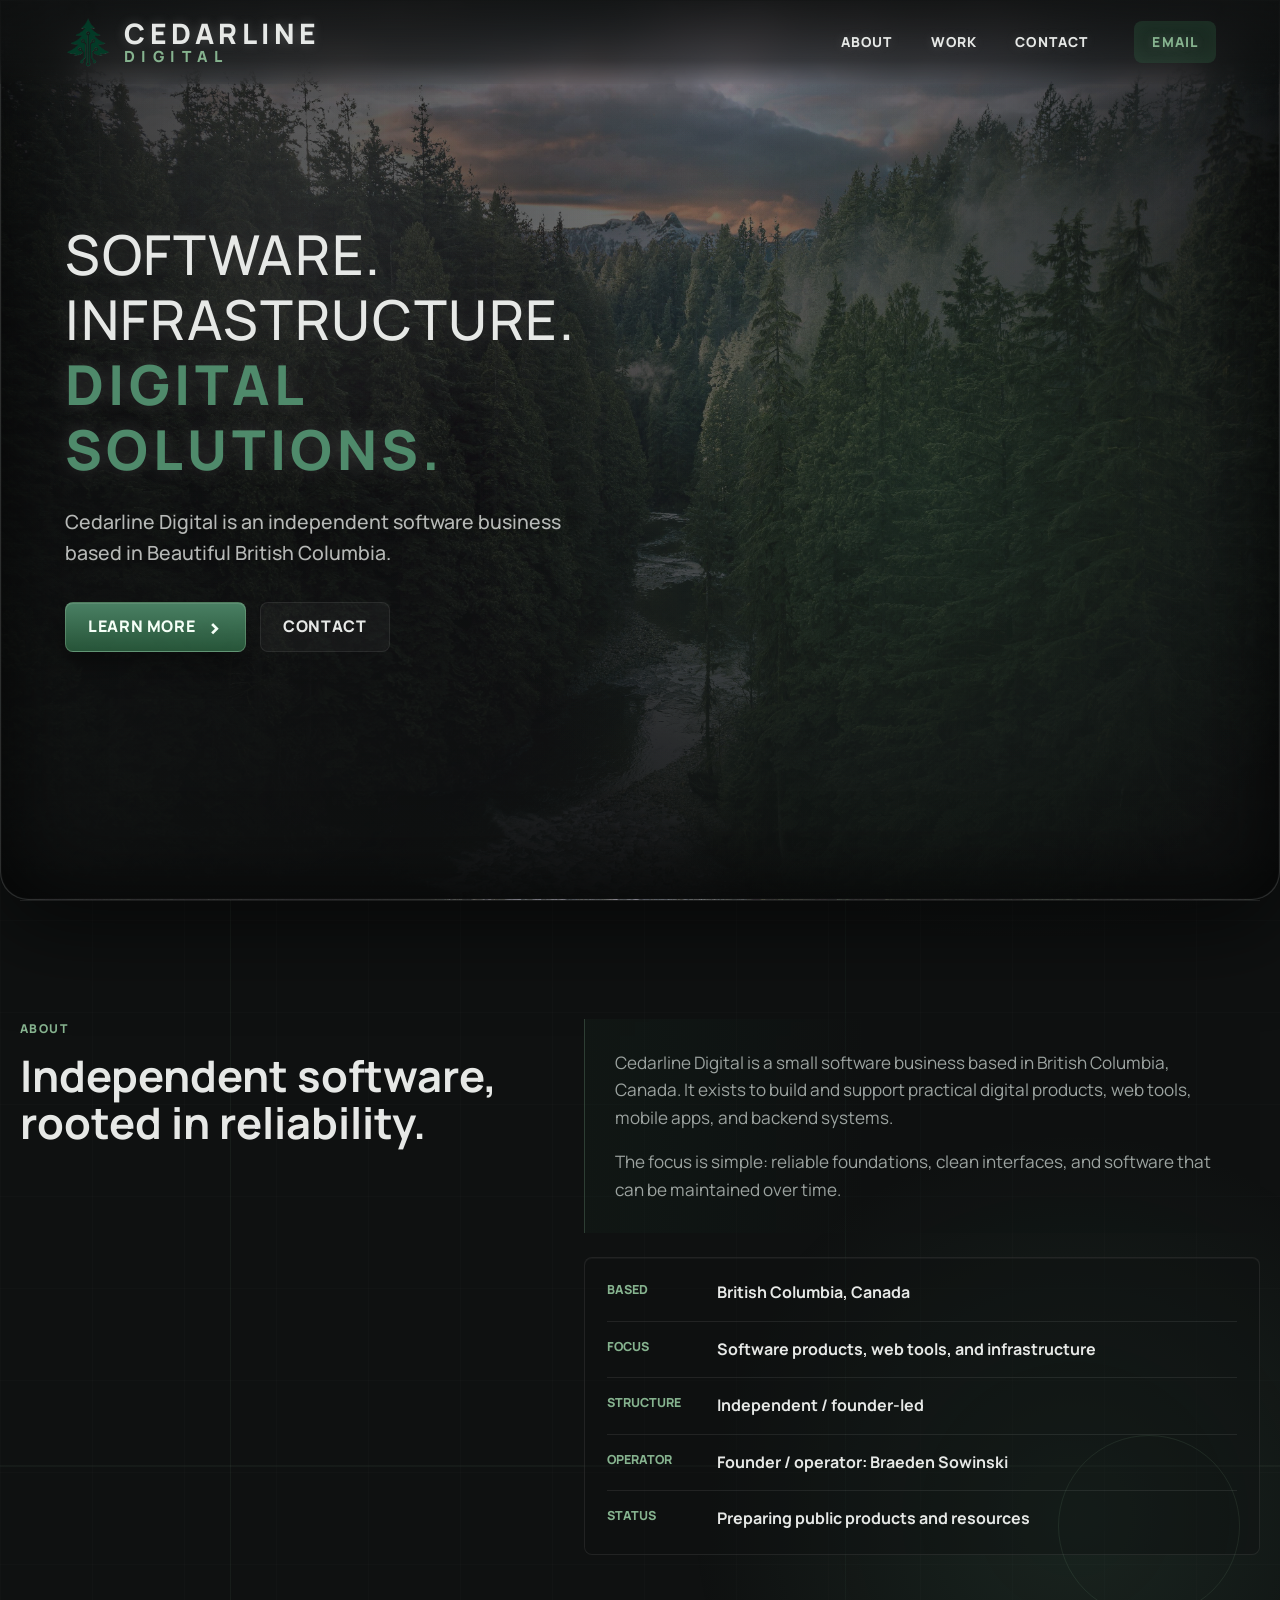
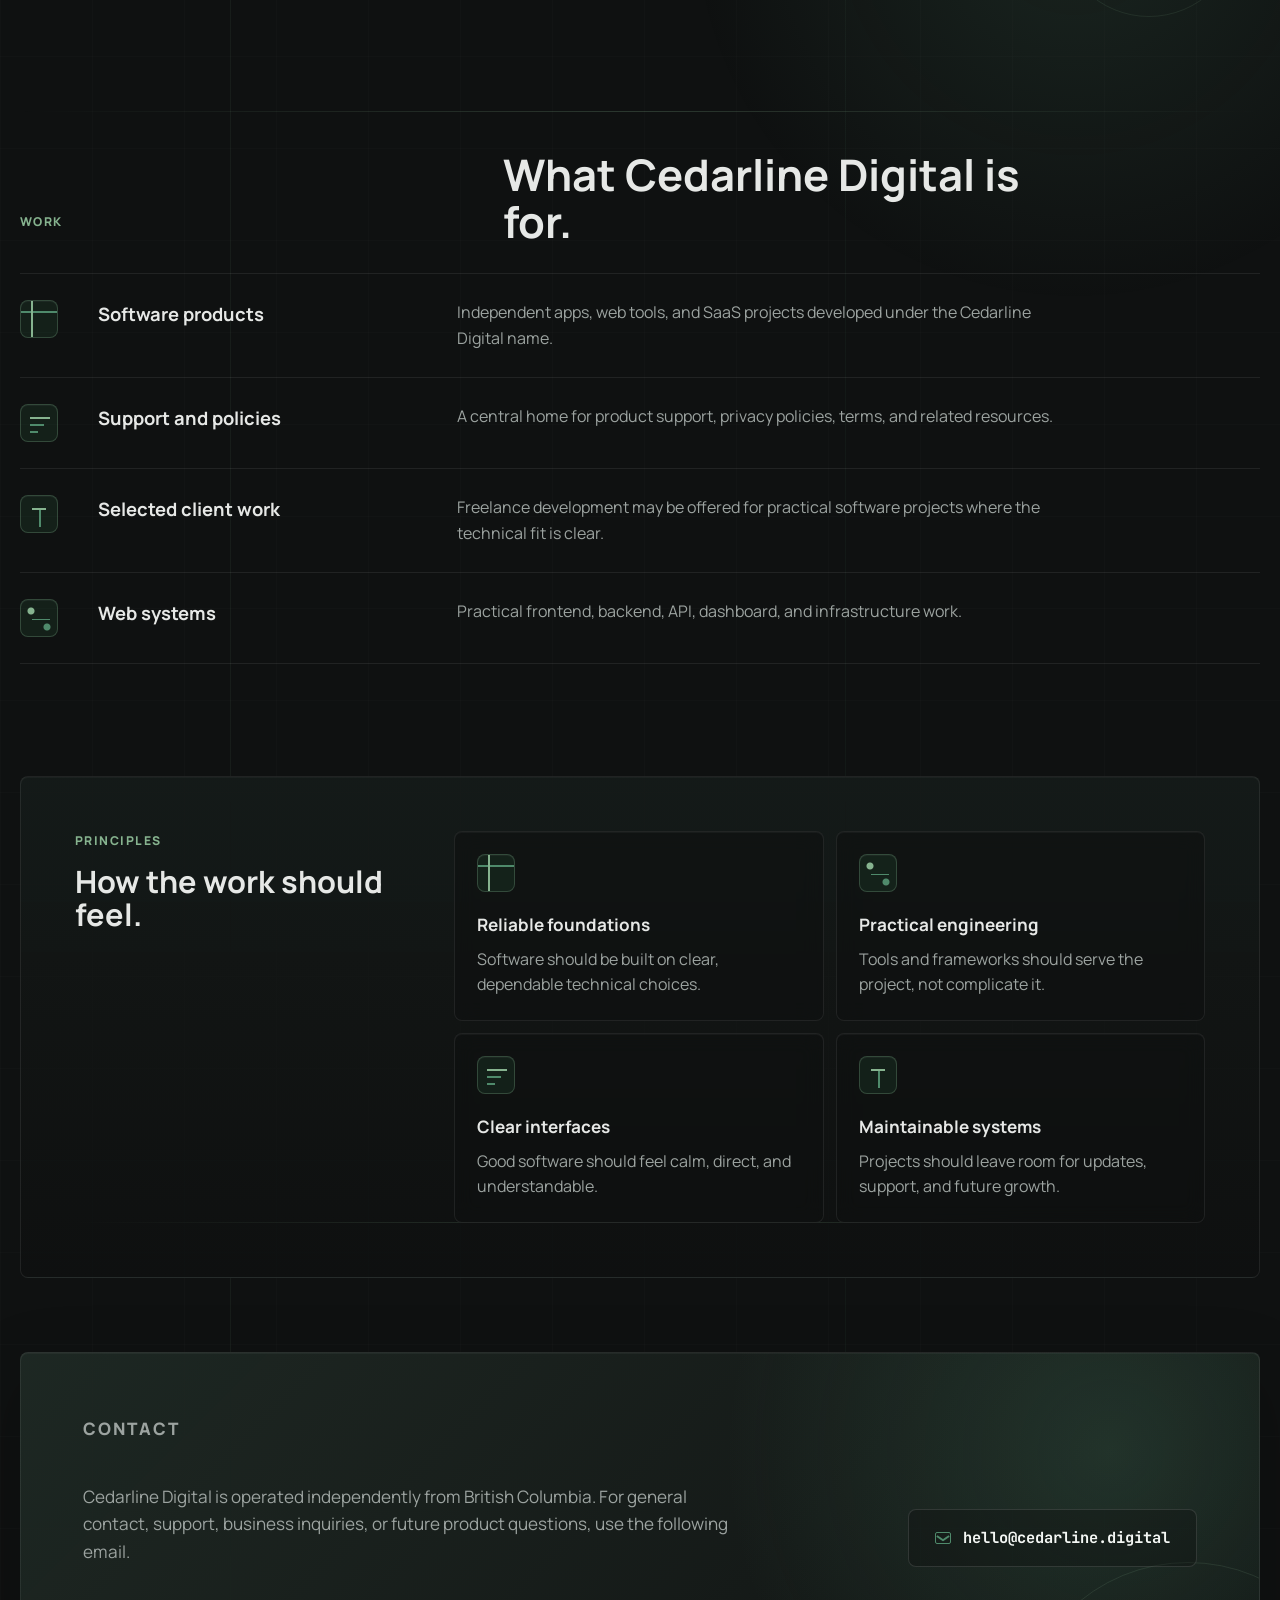
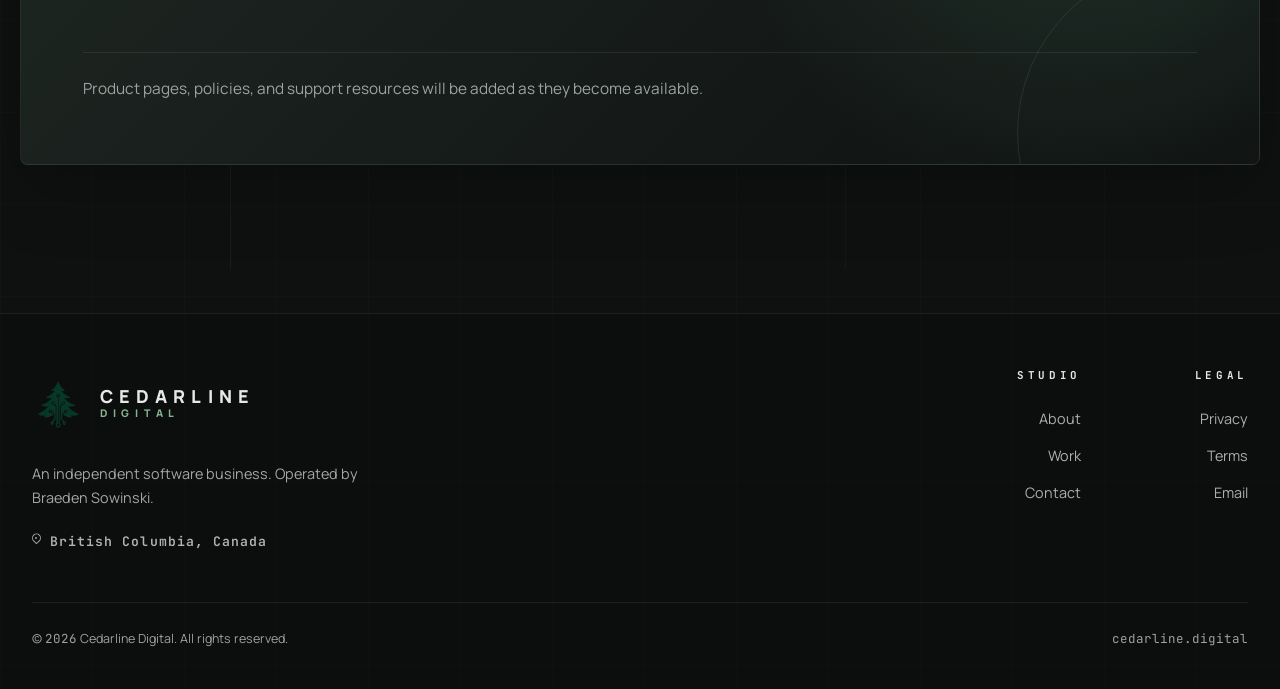
==== commit 35e16643: "update logo + clean content" ====
--- a/index.html
+++ b/index.html
@@ -5,19 +5,60 @@
     <meta name="viewport" content="width=device-width, initial-scale=1">
     <meta
       name="description"
-      content="Cedarline Digital is an independent software business in British Columbia, Canada, serving as a home for software projects, support resources, and policies."
+      content="Cedarline Digital is an independent software business based in British Columbia, Canada, building software products, web tools, mobile apps, and infrastructure-backed systems."
     >
-    <title>Cedarline Digital | Software Built From Strong Foundations</title>
+    <title>Cedarline Digital | Independent Software Business in British Columbia</title>
+    <link rel="canonical" href="https://cedarline.digital/">
+    <meta property="og:title" content="Cedarline Digital | Independent Software Business in British Columbia">
+    <meta
+      property="og:description"
+      content="Cedarline Digital is an independent software business based in British Columbia, Canada, building software products, web tools, mobile apps, and infrastructure-backed systems."
+    >
+    <meta property="og:type" content="website">
+    <meta property="og:url" content="https://cedarline.digital/">
+    <meta property="og:site_name" content="Cedarline Digital">
+    <meta name="twitter:card" content="summary">
+    <meta name="twitter:title" content="Cedarline Digital | Independent Software Business in British Columbia">
+    <meta
+      name="twitter:description"
+      content="Cedarline Digital is an independent software business based in British Columbia, Canada, building software products, web tools, mobile apps, and infrastructure-backed systems."
+    >
+    <link rel="icon" type="image/png" href="assets/images/logo-transparent-a.png">
     <link rel="preconnect" href="https://fonts.googleapis.com">
     <link rel="preconnect" href="https://fonts.gstatic.com" crossorigin>
     <link href="https://fonts.googleapis.com/css2?family=JetBrains+Mono:wght@500;600;700&family=Manrope:wght@400;500;600;700;800&display=swap" rel="stylesheet">
     <link rel="stylesheet" href="styles.css">
+    <script type="application/ld+json">
+      {
+        "@context": "https://schema.org",
+        "@type": "Organization",
+        "name": "Cedarline Digital",
+        "url": "https://cedarline.digital/",
+        "founder": {
+          "@type": "Person",
+          "name": "Braeden Sowinski"
+        },
+        "areaServed": {
+          "@type": "Country",
+          "name": "Canada"
+        },
+        "location": {
+          "@type": "Place",
+          "name": "British Columbia, Canada",
+          "address": {
+            "@type": "PostalAddress",
+            "addressRegion": "British Columbia",
+            "addressCountry": "CA"
+          }
+        }
+      }
+    </script>
   </head>
   <body>
     <header class="site-header" data-header>
       <a class="brand" href="#top" aria-label="Cedarline Digital home">
-        <span class="brand-mark" aria-hidden="true">
-          <img src="assets/images/logo-transparent.png" alt="">
+        <span class="brand-mark">
+          <img src="assets/images/logo-transparent.png" alt="Cedarline Digital tree and circuit logo">
         </span>
         <span class="brand-text">
           <strong>Cedarline</strong>
@@ -35,7 +76,7 @@
         <a href="#about">About</a>
         <a href="#work">Work</a>
         <a href="#contact">Contact</a>
-        <a class="nav-cta" href="mailto:hello@cedarline.digital">Email</a>
+        <a class="nav-cta" href="mailto:hello@cedarline.digital" aria-label="Email Cedarline Digital">Email</a>
       </nav>
     </header>
 
@@ -47,7 +88,7 @@
             <em>Digital solutions.</em>
           </h1>
           <p class="hero-copy">
-            Cedarline Digital is an independent software business based in Beautiful British Columbia, Canada.
+            Cedarline Digital is an independent software business based in Beautiful British Columbia.
           </p>
           <div class="hero-actions" aria-label="Hero actions">
             <a class="button button-primary" href="#about">Learn more <span aria-hidden="true">›</span></a>
@@ -59,7 +100,7 @@
       <section class="section about-section" id="about" aria-labelledby="about-title">
         <div class="section-heading">
           <p class="eyebrow">About</p>
-          <h2 id="about-title">Independent software, built with care.</h2>
+          <h2 id="about-title">Independent software, rooted in reliability.</h2>
         </div>
         <div class="about-grid">
           <div class="section-copy">
@@ -85,6 +126,10 @@
                 <dd>Independent / founder-led</dd>
               </div>
               <div>
+                <dt>Operator</dt>
+                <dd>Founder / operator: Braeden Sowinski</dd>
+              </div>
+              <div>
                 <dt>Status</dt>
                 <dd>Preparing public products and resources</dd>
               </div>
@@ -155,8 +200,9 @@
         <div class="contact-panel">
           <div class="contact-copy">
             <p class="eyebrow">Contact</p>
+            <h2 id="contact-title" class="sr-only">Contact Cedarline Digital</h2>
             <p>
-              For general contact, support, business inquiries, or future product questions, use the email below.
+              Cedarline Digital is operated independently from British Columbia. For general contact, support, business inquiries, or future product questions, use the following email.
             </p>
           </div>
           <div class="contact-action">
@@ -176,15 +222,15 @@
       <div class="footer-inner">
         <div class="footer-brand">
           <a class="footer-logo" href="#top" aria-label="Cedarline Digital home">
-            <span class="footer-mark" aria-hidden="true">
-              <img src="assets/images/logo-transparent.png" alt="">
+            <span class="footer-mark">
+              <img src="assets/images/logo-transparent.png" alt="Cedarline Digital tree and circuit logo">
             </span>
             <span class="footer-wordmark">
               <strong>Cedarline</strong>
               <span>Digital</span>
             </span>
           </a>
-          <p>An independent software business based in British Columbia.</p>
+          <p>An independent software business. Operated by Braeden Sowinski.</p>
           <span class="footer-location">British Columbia, Canada</span>
         </div>
 
@@ -199,7 +245,7 @@
             <h2>Legal</h2>
             <a href="#">Privacy</a>
             <a href="#">Terms</a>
-            <a href="mailto:hello@cedarline.digital">Email</a>
+            <a href="mailto:hello@cedarline.digital" aria-label="Email Cedarline Digital">Email</a>
           </div>
         </nav>
       </div>
--- a/styles.css
+++ b/styles.css
@@ -1,76 +1,135 @@
 :root {
-  --bg: #0f1111;
-  --surface: #171c1a;
-  --surface-light: #1f2924;
-  --evergreen: #2a5e3e;
-  --accent: #4f8a6b;
-  --soft: #86b38f;
-  --text: #e6e8e6;
-  --muted: #9ca3a0;
-  --border: rgba(255, 255, 255, 0.08);
-  --border-strong: rgba(134, 179, 143, 0.22);
-  --shadow: rgba(0, 0, 0, 0.4);
-  --max-width: 1240px;
-  --radius: 8px;
+    --bg: #0f1111;
+    --surface: #171c1a;
+    --surface-light: #1f2924;
+    --evergreen: #2a5e3e;
+    --accent: #4f8a6b;
+    --soft: #86b38f;
+    --text: #e6e8e6;
+    --muted: #9ca3a0;
+    --border: rgba(255, 255, 255, 0.08);
+    --border-strong: rgba(134, 179, 143, 0.22);
+    --shadow: rgba(0, 0, 0, 0.4);
+    --max-width: 1240px;
+    --radius: 8px;
 }
 
 * {
-  box-sizing: border-box;
+    box-sizing: border-box;
 }
 
 html {
-  scroll-behavior: smooth;
+    scroll-behavior: smooth;
 }
 
 body {
-  margin: 0;
-  min-width: 320px;
-  color: var(--text);
-  font-family: Manrope, Inter, ui-sans-serif, system-ui, -apple-system, BlinkMacSystemFont, "Segoe UI", sans-serif;
-  line-height: 1.6;
-  background:
-    linear-gradient(180deg, rgba(15, 17, 17, 0.56), var(--bg) 760px),
-    linear-gradient(90deg, rgba(15, 17, 17, 0.94), rgba(15, 17, 17, 0.72) 45%, rgba(15, 17, 17, 0.9)),
-    radial-gradient(circle at 72% 6%, rgba(79, 138, 107, 0.18), transparent 34rem),
-    radial-gradient(circle at 12% 18%, rgba(42, 94, 62, 0.18), transparent 30rem),
-    linear-gradient(rgba(255, 255, 255, 0.014) 1px, transparent 1px),
-    linear-gradient(90deg, rgba(255, 255, 255, 0.014) 1px, transparent 1px),
-    url("assets/images/backdrop2.jpg"),
-    var(--bg);
-  background-attachment: scroll, scroll, scroll, scroll, scroll, scroll, fixed, scroll;
-  background-position: center top, center top, center top, center top, center top, center top, center top, center top;
-  background-repeat: no-repeat, no-repeat, no-repeat, no-repeat, repeat, repeat, no-repeat, no-repeat;
-  background-size: auto, auto, auto, auto, 88px 88px, 88px 88px, cover, auto;
+    margin: 0;
+    min-width: 320px;
+    color: var(--text);
+    font-family:
+        Manrope,
+        Inter,
+        ui-sans-serif,
+        system-ui,
+        -apple-system,
+        BlinkMacSystemFont,
+        "Segoe UI",
+        sans-serif;
+    line-height: 1.6;
+    background:
+        linear-gradient(180deg, rgba(15, 17, 17, 0.56), var(--bg) 760px),
+        linear-gradient(
+            90deg,
+            rgba(15, 17, 17, 0.94),
+            rgba(15, 17, 17, 0.72) 45%,
+            rgba(15, 17, 17, 0.9)
+        ),
+        radial-gradient(
+            circle at 72% 6%,
+            rgba(79, 138, 107, 0.18),
+            transparent 34rem
+        ),
+        radial-gradient(
+            circle at 12% 18%,
+            rgba(42, 94, 62, 0.18),
+            transparent 30rem
+        ),
+        linear-gradient(rgba(255, 255, 255, 0.014) 1px, transparent 1px),
+        linear-gradient(90deg, rgba(255, 255, 255, 0.014) 1px, transparent 1px),
+        url("assets/images/backdrop.jpg"), var(--bg);
+    background-attachment:
+        scroll, scroll, scroll, scroll, scroll, scroll, fixed, scroll;
+    background-position:
+        center top,
+        center top,
+        center top,
+        center top,
+        center top,
+        center top,
+        center top,
+        center top;
+    background-repeat:
+        no-repeat, no-repeat, no-repeat, no-repeat, repeat, repeat, no-repeat,
+        no-repeat;
+    background-size:
+        auto,
+        auto,
+        auto,
+        auto,
+        88px 88px,
+        88px 88px,
+        cover,
+        auto;
 }
 
 body::before,
 body::after {
-  position: fixed;
-  inset: 0;
-  z-index: -2;
-  pointer-events: none;
-  content: "";
+    position: fixed;
+    inset: 0;
+    z-index: -2;
+    pointer-events: none;
+    content: "";
 }
 
 body::before {
-  background:
-    linear-gradient(135deg, transparent 0 56%, rgba(134, 179, 143, 0.035) 56% 56.4%, transparent 56.4%),
-    linear-gradient(28deg, transparent 0 66%, rgba(79, 138, 107, 0.045) 66% 66.4%, transparent 66.4%);
+    background:
+        linear-gradient(
+            135deg,
+            transparent 0 56%,
+            rgba(134, 179, 143, 0.035) 56% 56.4%,
+            transparent 56.4%
+        ),
+        linear-gradient(
+            28deg,
+            transparent 0 66%,
+            rgba(79, 138, 107, 0.045) 66% 66.4%,
+            transparent 66.4%
+        );
 }
 
 body::after {
-  top: auto;
-  height: 44vh;
-  background:
-    linear-gradient(155deg, transparent 0 36%, rgba(31, 41, 36, 0.82) 36% 37%, transparent 37%),
-    linear-gradient(18deg, transparent 0 43%, rgba(23, 28, 26, 0.9) 43% 44%, transparent 44%),
-    linear-gradient(0deg, rgba(15, 17, 17, 0.94), transparent);
-  opacity: 0.46;
+    top: auto;
+    height: 44vh;
+    background:
+        linear-gradient(
+            155deg,
+            transparent 0 36%,
+            rgba(31, 41, 36, 0.82) 36% 37%,
+            transparent 37%
+        ),
+        linear-gradient(
+            18deg,
+            transparent 0 43%,
+            rgba(23, 28, 26, 0.9) 43% 44%,
+            transparent 44%
+        ),
+        linear-gradient(0deg, rgba(15, 17, 17, 0.94), transparent);
+    opacity: 0.46;
 }
 
 a {
-  color: inherit;
-  text-decoration: none;
+    color: inherit;
+    text-decoration: none;
 }
 
 p,
@@ -78,42 +137,42 @@
 h2,
 h3,
 dl {
-  margin-top: 0;
+    margin-top: 0;
 }
 
 .sr-only {
-  position: absolute;
-  width: 1px;
-  height: 1px;
-  padding: 0;
-  margin: -1px;
-  overflow: hidden;
-  clip: rect(0, 0, 0, 0);
-  white-space: nowrap;
-  border: 0;
+    position: absolute;
+    width: 1px;
+    height: 1px;
+    padding: 0;
+    margin: -1px;
+    overflow: hidden;
+    clip: rect(0, 0, 0, 0);
+    white-space: nowrap;
+    border: 0;
 }
 
 .site-header {
-  position: sticky;
-  top: 16px;
-  z-index: 20;
-  display: flex;
-  align-items: center;
-  justify-content: space-between;
-  width: min(100% - 32px, var(--max-width));
-  min-height: 68px;
-  margin: 0 auto;
-  padding: 10px 12px;
-  border: 1px solid var(--border);
-  border-radius: var(--radius);
-  background: rgba(15, 17, 17, 0.68);
-  box-shadow: 0 18px 54px rgba(0, 0, 0, 0.24);
-  backdrop-filter: blur(22px);
+    position: sticky;
+    top: 16px;
+    z-index: 20;
+    display: flex;
+    align-items: center;
+    justify-content: space-between;
+    width: min(100% - 32px, var(--max-width));
+    min-height: 68px;
+    margin: 0 auto;
+    padding: 10px 12px;
+    border: 1px solid var(--border);
+    border-radius: var(--radius);
+    background: rgba(15, 17, 17, 0.68);
+    box-shadow: 0 18px 54px rgba(0, 0, 0, 0.24);
+    backdrop-filter: blur(22px);
 }
 
 .site-header.is-scrolled {
-  background: rgba(15, 17, 17, 0.86);
-  border-color: rgba(255, 255, 255, 0.12);
+    background: rgba(15, 17, 17, 0.86);
+    border-color: rgba(255, 255, 255, 0.12);
 }
 
 .brand,
@@ -124,409 +183,477 @@
 .site-footer,
 .site-footer div,
 .site-footer nav {
-  display: flex;
-  align-items: center;
+    display: flex;
+    align-items: center;
 }
 
 .brand {
-  gap: 12px;
-  padding-right: 10px;
-  font-weight: 800;
-  letter-spacing: 0;
+    gap: 12px;
+    padding-right: 10px;
+    font-weight: 800;
+    letter-spacing: 0;
 }
 
 .brand-mark,
 .panel-mark {
-  display: grid;
-  place-items: center;
-  border: 1px solid var(--border-strong);
-  border-radius: var(--radius);
-  background:
-    linear-gradient(150deg, rgba(31, 41, 36, 0.96), rgba(15, 17, 17, 0.82)),
-    radial-gradient(circle at 50% 18%, rgba(134, 179, 143, 0.18), transparent 70%);
-  box-shadow: inset 0 1px 0 rgba(255, 255, 255, 0.05), 0 16px 34px var(--shadow);
+    display: grid;
+    place-items: center;
+    border: 1px solid var(--border-strong);
+    border-radius: var(--radius);
+    background:
+        linear-gradient(150deg, rgba(31, 41, 36, 0.96), rgba(15, 17, 17, 0.82)),
+        radial-gradient(
+            circle at 50% 18%,
+            rgba(134, 179, 143, 0.18),
+            transparent 70%
+        );
+    box-shadow:
+        inset 0 1px 0 rgba(255, 255, 255, 0.05),
+        0 16px 34px var(--shadow);
 }
 
 .brand-mark {
-  width: 42px;
-  height: 42px;
+    width: 42px;
+    height: 42px;
 }
 
 .brand-mark svg {
-  width: 28px;
-  height: 28px;
+    width: 28px;
+    height: 28px;
 }
 
 .mark-tree {
-  fill: rgba(134, 179, 143, 0.94);
+    fill: rgba(134, 179, 143, 0.94);
 }
 
 .mark-root {
-  fill: none;
-  stroke: var(--accent);
-  stroke-linecap: round;
-  stroke-width: 2.2;
+    fill: none;
+    stroke: var(--accent);
+    stroke-linecap: round;
+    stroke-width: 2.2;
 }
 
 .site-nav {
-  gap: 4px;
-  color: var(--muted);
-  font-size: 0.92rem;
-  font-weight: 800;
+    gap: 4px;
+    color: var(--muted);
+    font-size: 0.92rem;
+    font-weight: 800;
 }
 
 .site-nav a {
-  padding: 10px 13px;
-  border-radius: var(--radius);
-  transition: color 160ms ease, background-color 160ms ease, border-color 160ms ease;
+    padding: 10px 13px;
+    border-radius: var(--radius);
+    transition:
+        color 160ms ease,
+        background-color 160ms ease,
+        border-color 160ms ease;
 }
 
 .site-nav a:hover,
 .site-nav a:focus-visible {
-  color: var(--text);
-  background: rgba(255, 255, 255, 0.045);
-  outline: none;
+    color: var(--text);
+    background: rgba(255, 255, 255, 0.045);
+    outline: none;
 }
 
 .site-nav .nav-cta {
-  margin-left: 8px;
-  border: 1px solid rgba(134, 179, 143, 0.28);
-  color: #f5fff7;
-  background: linear-gradient(180deg, rgba(79, 138, 107, 0.92), rgba(42, 94, 62, 0.92));
-  box-shadow: inset 0 1px 0 rgba(255, 255, 255, 0.08);
+    margin-left: 8px;
+    border: 1px solid rgba(134, 179, 143, 0.28);
+    color: #f5fff7;
+    background: linear-gradient(
+        180deg,
+        rgba(79, 138, 107, 0.92),
+        rgba(42, 94, 62, 0.92)
+    );
+    box-shadow: inset 0 1px 0 rgba(255, 255, 255, 0.08);
 }
 
 .site-nav .nav-cta:hover,
 .site-nav .nav-cta:focus-visible {
-  background: linear-gradient(180deg, rgba(89, 154, 119, 0.96), rgba(47, 106, 70, 0.96));
+    background: linear-gradient(
+        180deg,
+        rgba(89, 154, 119, 0.96),
+        rgba(47, 106, 70, 0.96)
+    );
 }
 
 .nav-toggle {
-  display: none;
-  width: 44px;
-  height: 44px;
-  padding: 0;
-  border: 1px solid var(--border);
-  border-radius: var(--radius);
-  background: rgba(23, 28, 26, 0.9);
-  color: var(--text);
+    display: none;
+    width: 44px;
+    height: 44px;
+    padding: 0;
+    border: 1px solid var(--border);
+    border-radius: var(--radius);
+    background: rgba(23, 28, 26, 0.9);
+    color: var(--text);
 }
 
 .nav-toggle span:not(.sr-only) {
-  display: block;
-  width: 18px;
-  height: 2px;
-  margin: 5px auto;
-  background: currentColor;
+    display: block;
+    width: 18px;
+    height: 2px;
+    margin: 5px auto;
+    background: currentColor;
 }
 
 .section {
-  width: min(100% - 40px, var(--max-width));
-  margin: 0 auto;
-  padding: 104px 0;
+    width: min(100% - 40px, var(--max-width));
+    margin: 0 auto;
+    padding: 104px 0;
 }
 
 .hero {
-  display: grid;
-  grid-template-columns: minmax(0, 0.98fr) minmax(390px, 0.82fr);
-  gap: clamp(36px, 5vw, 76px);
-  align-items: center;
-  min-height: calc(100vh - 92px);
-  padding-top: 86px;
-  padding-bottom: 74px;
+    display: grid;
+    grid-template-columns: minmax(0, 0.98fr) minmax(390px, 0.82fr);
+    gap: clamp(36px, 5vw, 76px);
+    align-items: center;
+    min-height: calc(100vh - 92px);
+    padding-top: 86px;
+    padding-bottom: 74px;
 }
 
 .hero-content {
-  max-width: 760px;
+    max-width: 760px;
 }
 
 .eyebrow {
-  margin-bottom: 14px;
-  color: var(--soft);
-  font-size: 0.76rem;
-  font-weight: 800;
-  letter-spacing: 0.12em;
-  text-transform: uppercase;
+    margin-bottom: 14px;
+    color: var(--soft);
+    font-size: 0.76rem;
+    font-weight: 800;
+    letter-spacing: 0.12em;
+    text-transform: uppercase;
 }
 
 h1,
 h2,
 h3 {
-  line-height: 1.08;
-  letter-spacing: 0;
+    line-height: 1.08;
+    letter-spacing: 0;
 }
 
 h1 {
-  max-width: 760px;
-  margin-bottom: 22px;
-  font-size: clamp(2.8rem, 5.2vw, 5.05rem);
+    max-width: 760px;
+    margin-bottom: 22px;
+    font-size: clamp(2.8rem, 5.2vw, 5.05rem);
 }
 
 h2 {
-  margin-bottom: 18px;
-  font-size: clamp(2rem, 3.4vw, 3.1rem);
+    margin-bottom: 18px;
+    font-size: clamp(2rem, 3.4vw, 3.1rem);
 }
 
 h3 {
-  margin-bottom: 12px;
-  font-size: 1.07rem;
+    margin-bottom: 12px;
+    font-size: 1.07rem;
 }
 
 .hero-copy,
 .section-copy,
 .contact-panel p {
-  color: var(--muted);
-  font-size: 1.07rem;
+    color: var(--muted);
+    font-size: 1.07rem;
 }
 
 .hero-copy {
-  max-width: 620px;
-  margin-bottom: 32px;
+    max-width: 620px;
+    margin-bottom: 32px;
 }
 
 .hero-actions {
-  flex-wrap: wrap;
-  gap: 14px;
+    flex-wrap: wrap;
+    gap: 14px;
 }
 
 .button,
 .contact-link {
-  display: inline-flex;
-  align-items: center;
-  justify-content: center;
-  min-height: 48px;
-  padding: 0 18px;
-  border-radius: var(--radius);
-  font-weight: 800;
-  transition: transform 160ms ease, border-color 160ms ease, background-color 160ms ease;
+    display: inline-flex;
+    align-items: center;
+    justify-content: center;
+    min-height: 48px;
+    padding: 0 18px;
+    border-radius: var(--radius);
+    font-weight: 800;
+    transition:
+        transform 160ms ease,
+        border-color 160ms ease,
+        background-color 160ms ease;
 }
 
 .button:hover,
 .button:focus-visible,
 .contact-link:hover,
 .contact-link:focus-visible {
-  transform: translateY(-2px);
-  outline: none;
+    transform: translateY(-2px);
+    outline: none;
 }
 
 .button-primary,
 .contact-link {
-  border: 1px solid rgba(134, 179, 143, 0.35);
-  color: #f5fff7;
-  background: linear-gradient(180deg, rgba(79, 138, 107, 0.95), rgba(42, 94, 62, 0.95));
+    border: 1px solid rgba(134, 179, 143, 0.35);
+    color: #f5fff7;
+    background: linear-gradient(
+        180deg,
+        rgba(79, 138, 107, 0.95),
+        rgba(42, 94, 62, 0.95)
+    );
 }
 
 .button-secondary {
-  border: 1px solid var(--border);
-  color: var(--text);
-  background: rgba(255, 255, 255, 0.035);
+    border: 1px solid var(--border);
+    color: var(--text);
+    background: rgba(255, 255, 255, 0.035);
 }
 
 .hero-visual {
-  position: relative;
-  min-height: 540px;
+    position: relative;
+    min-height: 540px;
 }
 
 .mountain-field {
-  position: absolute;
-  inset: 34px -18px auto;
-  height: 240px;
-  opacity: 0.44;
-  background:
-    linear-gradient(145deg, transparent 0 42%, rgba(79, 138, 107, 0.2) 42% 43%, transparent 43%),
-    linear-gradient(28deg, transparent 0 49%, rgba(134, 179, 143, 0.18) 49% 50%, transparent 50%),
-    linear-gradient(153deg, transparent 0 58%, rgba(31, 41, 36, 0.88) 58% 68%, transparent 68%);
-  filter: blur(0.2px);
+    position: absolute;
+    inset: 34px -18px auto;
+    height: 240px;
+    opacity: 0.44;
+    background:
+        linear-gradient(
+            145deg,
+            transparent 0 42%,
+            rgba(79, 138, 107, 0.2) 42% 43%,
+            transparent 43%
+        ),
+        linear-gradient(
+            28deg,
+            transparent 0 49%,
+            rgba(134, 179, 143, 0.18) 49% 50%,
+            transparent 50%
+        ),
+        linear-gradient(
+            153deg,
+            transparent 0 58%,
+            rgba(31, 41, 36, 0.88) 58% 68%,
+            transparent 68%
+        );
+    filter: blur(0.2px);
 }
 
 .hero-panel {
-  position: relative;
-  min-height: 510px;
-  overflow: hidden;
-  padding: 26px;
-  border: 1px solid var(--border);
-  border-radius: var(--radius);
-  background:
-    radial-gradient(circle at 64% 32%, rgba(79, 138, 107, 0.22), transparent 18rem),
-    linear-gradient(160deg, rgba(31, 41, 36, 0.76), rgba(15, 17, 17, 0.86)),
-    repeating-linear-gradient(90deg, transparent 0 42px, rgba(255, 255, 255, 0.018) 42px 43px);
-  box-shadow: 0 28px 90px rgba(0, 0, 0, 0.42), inset 0 1px 0 rgba(255, 255, 255, 0.04);
-  backdrop-filter: blur(18px);
+    position: relative;
+    min-height: 510px;
+    overflow: hidden;
+    padding: 26px;
+    border: 1px solid var(--border);
+    border-radius: var(--radius);
+    background:
+        radial-gradient(
+            circle at 64% 32%,
+            rgba(79, 138, 107, 0.22),
+            transparent 18rem
+        ),
+        linear-gradient(160deg, rgba(31, 41, 36, 0.76), rgba(15, 17, 17, 0.86)),
+        repeating-linear-gradient(
+            90deg,
+            transparent 0 42px,
+            rgba(255, 255, 255, 0.018) 42px 43px
+        );
+    box-shadow:
+        0 28px 90px rgba(0, 0, 0, 0.42),
+        inset 0 1px 0 rgba(255, 255, 255, 0.04);
+    backdrop-filter: blur(18px);
 }
 
 .hero-panel::before,
 .hero-panel::after {
-  position: absolute;
-  content: "";
+    position: absolute;
+    content: "";
 }
 
 .hero-panel::before {
-  inset: auto -26% -36% -26%;
-  height: 320px;
-  background: radial-gradient(circle, rgba(79, 138, 107, 0.36), transparent 70%);
+    inset: auto -26% -36% -26%;
+    height: 320px;
+    background: radial-gradient(
+        circle,
+        rgba(79, 138, 107, 0.36),
+        transparent 70%
+    );
 }
 
 .hero-panel::after {
-  right: 34px;
-  bottom: 118px;
-  left: 34px;
-  height: 170px;
-  opacity: 0.46;
-  background:
-    linear-gradient(143deg, transparent 0 41%, rgba(134, 179, 143, 0.16) 41% 42%, transparent 42%),
-    linear-gradient(24deg, transparent 0 52%, rgba(42, 94, 62, 0.42) 52% 68%, transparent 68%),
-    linear-gradient(156deg, transparent 0 48%, rgba(31, 41, 36, 0.9) 48% 65%, transparent 65%);
+    right: 34px;
+    bottom: 118px;
+    left: 34px;
+    height: 170px;
+    opacity: 0.46;
+    background:
+        linear-gradient(
+            143deg,
+            transparent 0 41%,
+            rgba(134, 179, 143, 0.16) 41% 42%,
+            transparent 42%
+        ),
+        linear-gradient(
+            24deg,
+            transparent 0 52%,
+            rgba(42, 94, 62, 0.42) 52% 68%,
+            transparent 68%
+        ),
+        linear-gradient(
+            156deg,
+            transparent 0 48%,
+            rgba(31, 41, 36, 0.9) 48% 65%,
+            transparent 65%
+        );
 }
 
 .panel-top {
-  position: relative;
-  z-index: 2;
-  gap: 16px;
+    position: relative;
+    z-index: 2;
+    gap: 16px;
 }
 
 .panel-mark {
-  width: 78px;
-  height: 78px;
+    width: 78px;
+    height: 78px;
 }
 
 .panel-mark svg {
-  width: 52px;
-  height: 52px;
+    width: 52px;
+    height: 52px;
 }
 
 .panel-top p {
-  margin: 0 0 3px;
-  font-size: 1.05rem;
-  font-weight: 800;
+    margin: 0 0 3px;
+    font-size: 1.05rem;
+    font-weight: 800;
 }
 
 .panel-top span {
-  color: var(--muted);
-  font-size: 0.9rem;
+    color: var(--muted);
+    font-size: 0.9rem;
 }
 
 .circuit-board {
-  position: absolute;
-  inset: 142px 42px 132px;
-  z-index: 2;
+    position: absolute;
+    inset: 142px 42px 132px;
+    z-index: 2;
 }
 
 .circuit-board span {
-  position: absolute;
-  display: block;
-  border-color: rgba(134, 179, 143, 0.28);
+    position: absolute;
+    display: block;
+    border-color: rgba(134, 179, 143, 0.28);
 }
 
 .circuit-board span:nth-child(1) {
-  top: 10px;
-  left: 8%;
-  width: 72%;
-  height: 1px;
-  border-top: 1px solid;
+    top: 10px;
+    left: 8%;
+    width: 72%;
+    height: 1px;
+    border-top: 1px solid;
 }
 
 .circuit-board span:nth-child(2) {
-  top: 10px;
-  left: 8%;
-  width: 1px;
-  height: 78%;
-  border-left: 1px solid;
+    top: 10px;
+    left: 8%;
+    width: 1px;
+    height: 78%;
+    border-left: 1px solid;
 }
 
 .circuit-board span:nth-child(3) {
-  right: 12%;
-  bottom: 16%;
-  left: 8%;
-  height: 1px;
-  border-top: 1px solid;
+    right: 12%;
+    bottom: 16%;
+    left: 8%;
+    height: 1px;
+    border-top: 1px solid;
 }
 
 .circuit-board span:nth-child(4) {
-  right: 12%;
-  bottom: 16%;
-  width: 1px;
-  height: 48%;
-  border-left: 1px solid;
+    right: 12%;
+    bottom: 16%;
+    width: 1px;
+    height: 48%;
+    border-left: 1px solid;
 }
 
 .circuit-board span:nth-child(5),
 .circuit-board span:nth-child(6) {
-  width: 10px;
-  height: 10px;
-  border: 1px solid rgba(134, 179, 143, 0.5);
-  border-radius: 50%;
-  background: var(--surface-light);
-  box-shadow: 0 0 22px rgba(134, 179, 143, 0.42);
+    width: 10px;
+    height: 10px;
+    border: 1px solid rgba(134, 179, 143, 0.5);
+    border-radius: 50%;
+    background: var(--surface-light);
+    box-shadow: 0 0 22px rgba(134, 179, 143, 0.42);
 }
 
 .circuit-board span:nth-child(5) {
-  top: 5px;
-  left: calc(8% - 5px);
+    top: 5px;
+    left: calc(8% - 5px);
 }
 
 .circuit-board span:nth-child(6) {
-  right: calc(12% - 5px);
-  bottom: calc(16% - 5px);
+    right: calc(12% - 5px);
+    bottom: calc(16% - 5px);
 }
 
 .panel-metrics {
-  position: absolute;
-  right: 24px;
-  bottom: 24px;
-  left: 24px;
-  z-index: 3;
-  gap: 10px;
+    position: absolute;
+    right: 24px;
+    bottom: 24px;
+    left: 24px;
+    z-index: 3;
+    gap: 10px;
 }
 
 .panel-metrics div {
-  flex: 1;
-  min-height: 86px;
-  padding: 14px;
-  border: 1px solid var(--border);
-  border-radius: var(--radius);
-  background: rgba(15, 17, 17, 0.62);
-  backdrop-filter: blur(12px);
+    flex: 1;
+    min-height: 86px;
+    padding: 14px;
+    border: 1px solid var(--border);
+    border-radius: var(--radius);
+    background: rgba(15, 17, 17, 0.62);
+    backdrop-filter: blur(12px);
 }
 
 .panel-metrics span {
-  display: block;
-  margin-bottom: 10px;
-  color: var(--soft);
-  font-size: 0.74rem;
-  font-weight: 800;
+    display: block;
+    margin-bottom: 10px;
+    color: var(--soft);
+    font-size: 0.74rem;
+    font-weight: 800;
 }
 
 .panel-metrics strong {
-  display: block;
-  font-size: 0.92rem;
+    display: block;
+    font-size: 0.92rem;
 }
 
 .section-heading {
-  max-width: 780px;
-  margin-bottom: 34px;
+    max-width: 780px;
+    margin-bottom: 34px;
 }
 
 .section-heading.centered {
-  max-width: 760px;
-  margin-right: auto;
-  margin-left: auto;
-  text-align: center;
+    max-width: 760px;
+    margin-right: auto;
+    margin-left: auto;
+    text-align: center;
 }
 
 .about-section,
 .brand-section {
-  border-top: 1px solid var(--border);
+    border-top: 1px solid var(--border);
 }
 
 .about-grid {
-  display: grid;
-  grid-template-columns: minmax(0, 1fr) minmax(320px, 0.62fr);
-  gap: 28px;
-  align-items: start;
+    display: grid;
+    grid-template-columns: minmax(0, 1fr) minmax(320px, 0.62fr);
+    gap: 28px;
+    align-items: start;
 }
 
 .section-copy {
-  max-width: 760px;
+    max-width: 760px;
 }
 
 .section-copy p:last-child,
@@ -534,1742 +661,1909 @@
 .service-card p,
 .principle-list p,
 .site-footer p {
-  margin-bottom: 0;
+    margin-bottom: 0;
 }
 
 .studio-panel,
 .service-card,
 .principle-list article,
 .contact-panel {
-  border: 1px solid var(--border);
-  border-radius: var(--radius);
-  background:
-    linear-gradient(180deg, rgba(31, 41, 36, 0.72), rgba(23, 28, 26, 0.78)),
-    rgba(23, 28, 26, 0.8);
-  box-shadow: inset 0 1px 0 rgba(255, 255, 255, 0.035);
+    border: 1px solid var(--border);
+    border-radius: var(--radius);
+    background:
+        linear-gradient(180deg, rgba(31, 41, 36, 0.72), rgba(23, 28, 26, 0.78)),
+        rgba(23, 28, 26, 0.8);
+    box-shadow: inset 0 1px 0 rgba(255, 255, 255, 0.035);
 }
 
 .studio-panel {
-  padding: 22px;
+    padding: 22px;
 }
 
 .studio-panel dl {
-  margin-bottom: 0;
+    margin-bottom: 0;
 }
 
 .studio-panel div {
-  display: grid;
-  grid-template-columns: 92px minmax(0, 1fr);
-  gap: 18px;
-  padding: 15px 0;
-  border-bottom: 1px solid var(--border);
+    display: grid;
+    grid-template-columns: 92px minmax(0, 1fr);
+    gap: 18px;
+    padding: 15px 0;
+    border-bottom: 1px solid var(--border);
 }
 
 .studio-panel div:first-child {
-  padding-top: 0;
+    padding-top: 0;
 }
 
 .studio-panel div:last-child {
-  padding-bottom: 0;
-  border-bottom: 0;
+    padding-bottom: 0;
+    border-bottom: 0;
 }
 
 .studio-panel dt {
-  color: var(--soft);
-  font-size: 0.78rem;
-  font-weight: 800;
-  text-transform: uppercase;
+    color: var(--soft);
+    font-size: 0.78rem;
+    font-weight: 800;
+    text-transform: uppercase;
 }
 
 .studio-panel dd {
-  margin: 0;
-  color: var(--text);
-  font-weight: 700;
+    margin: 0;
+    color: var(--text);
+    font-weight: 700;
 }
 
 .card-grid,
 .principle-list {
-  display: grid;
-  grid-template-columns: repeat(4, minmax(0, 1fr));
-  gap: 16px;
+    display: grid;
+    grid-template-columns: repeat(4, minmax(0, 1fr));
+    gap: 16px;
 }
 
 .service-card,
 .principle-list article {
-  min-height: 270px;
-  padding: 24px;
-  transition: transform 180ms ease, border-color 180ms ease, background-color 180ms ease, box-shadow 180ms ease;
+    min-height: 270px;
+    padding: 24px;
+    transition:
+        transform 180ms ease,
+        border-color 180ms ease,
+        background-color 180ms ease,
+        box-shadow 180ms ease;
 }
 
 .service-card:hover,
 .principle-list article:hover {
-  transform: translateY(-5px);
-  border-color: rgba(134, 179, 143, 0.28);
-  background:
-    linear-gradient(180deg, rgba(31, 41, 36, 0.94), rgba(23, 28, 26, 0.86)),
-    rgba(23, 28, 26, 0.88);
-  box-shadow: 0 18px 44px rgba(0, 0, 0, 0.2);
+    transform: translateY(-5px);
+    border-color: rgba(134, 179, 143, 0.28);
+    background:
+        linear-gradient(180deg, rgba(31, 41, 36, 0.94), rgba(23, 28, 26, 0.86)),
+        rgba(23, 28, 26, 0.88);
+    box-shadow: 0 18px 44px rgba(0, 0, 0, 0.2);
 }
 
 .card-icon,
 .line-icon {
-  display: block;
-  width: 38px;
-  height: 38px;
-  margin-bottom: 24px;
-  border: 1px solid rgba(134, 179, 143, 0.28);
-  border-radius: var(--radius);
-  background-color: rgba(42, 94, 62, 0.2);
-  background-repeat: no-repeat;
-  background-position: center;
-  box-shadow: inset 0 1px 0 rgba(255, 255, 255, 0.04);
+    display: block;
+    width: 38px;
+    height: 38px;
+    margin-bottom: 24px;
+    border: 1px solid rgba(134, 179, 143, 0.28);
+    border-radius: var(--radius);
+    background-color: rgba(42, 94, 62, 0.2);
+    background-repeat: no-repeat;
+    background-position: center;
+    box-shadow: inset 0 1px 0 rgba(255, 255, 255, 0.04);
 }
 
 .software-icon,
 .foundation-icon {
-  background-image:
-    linear-gradient(90deg, transparent 10px, var(--soft) 10px 12px, transparent 12px),
-    linear-gradient(transparent 10px, var(--accent) 10px 12px, transparent 12px);
+    background-image:
+        linear-gradient(
+            90deg,
+            transparent 10px,
+            var(--soft) 10px 12px,
+            transparent 12px
+        ),
+        linear-gradient(
+            transparent 10px,
+            var(--accent) 10px 12px,
+            transparent 12px
+        );
 }
 
 .web-icon,
 .experience-icon {
-  background-image:
-    linear-gradient(var(--soft), var(--soft)),
-    linear-gradient(var(--accent), var(--accent)),
-    linear-gradient(var(--accent), var(--accent));
-  background-size: 20px 2px, 14px 2px, 8px 2px;
-  background-position: 9px 12px, 9px 19px, 9px 26px;
+    background-image:
+        linear-gradient(var(--soft), var(--soft)),
+        linear-gradient(var(--accent), var(--accent)),
+        linear-gradient(var(--accent), var(--accent));
+    background-size:
+        20px 2px,
+        14px 2px,
+        8px 2px;
+    background-position:
+        9px 12px,
+        9px 19px,
+        9px 26px;
 }
 
 .mobile-icon,
 .maintain-icon {
-  background-image:
-    linear-gradient(var(--soft), var(--soft)),
-    linear-gradient(var(--accent), var(--accent));
-  background-size: 14px 2px, 2px 18px;
-  background-position: 11px 12px, 18px 13px;
+    background-image:
+        linear-gradient(var(--soft), var(--soft)),
+        linear-gradient(var(--accent), var(--accent));
+    background-size:
+        14px 2px,
+        2px 18px;
+    background-position:
+        11px 12px,
+        18px 13px;
 }
 
 .backend-icon,
 .engineering-icon {
-  background-image:
-    radial-gradient(circle, var(--soft) 0 3px, transparent 4px),
-    radial-gradient(circle, var(--accent) 0 3px, transparent 4px),
-    linear-gradient(90deg, var(--accent), var(--accent));
-  background-size: 100% 100%, 100% 100%, 18px 1px;
-  background-position: -8px -7px, 8px 9px, 11px 19px;
+    background-image:
+        radial-gradient(circle, var(--soft) 0 3px, transparent 4px),
+        radial-gradient(circle, var(--accent) 0 3px, transparent 4px),
+        linear-gradient(90deg, var(--accent), var(--accent));
+    background-size:
+        100% 100%,
+        100% 100%,
+        18px 1px;
+    background-position:
+        -8px -7px,
+        8px 9px,
+        11px 19px;
 }
 
 .service-card p,
 .principle-list p {
-  color: var(--muted);
+    color: var(--muted);
 }
 
 .brand-section {
-  padding-top: 92px;
+    padding-top: 92px;
 }
 
 .contact-section {
-  padding-top: 74px;
+    padding-top: 74px;
 }
 
 .contact-panel {
-  position: relative;
-  overflow: hidden;
-  padding: clamp(30px, 5vw, 58px);
-  background:
-    radial-gradient(circle at 88% 24%, rgba(79, 138, 107, 0.24), transparent 24rem),
-    linear-gradient(135deg, rgba(31, 41, 36, 0.94), rgba(15, 17, 17, 0.9));
-  box-shadow: 0 24px 70px rgba(0, 0, 0, 0.22), inset 0 1px 0 rgba(255, 255, 255, 0.04);
+    position: relative;
+    overflow: hidden;
+    padding: clamp(30px, 5vw, 58px);
+    background:
+        radial-gradient(
+            circle at 88% 24%,
+            rgba(79, 138, 107, 0.24),
+            transparent 24rem
+        ),
+        linear-gradient(135deg, rgba(31, 41, 36, 0.94), rgba(15, 17, 17, 0.9));
+    box-shadow:
+        0 24px 70px rgba(0, 0, 0, 0.22),
+        inset 0 1px 0 rgba(255, 255, 255, 0.04);
 }
 
 .contact-panel::after {
-  position: absolute;
-  right: -100px;
-  bottom: -140px;
-  width: 340px;
-  height: 340px;
-  border: 1px solid rgba(134, 179, 143, 0.14);
-  border-radius: 50%;
-  content: "";
+    position: absolute;
+    right: -100px;
+    bottom: -140px;
+    width: 340px;
+    height: 340px;
+    border: 1px solid rgba(134, 179, 143, 0.14);
+    border-radius: 50%;
+    content: "";
 }
 
 .contact-panel h2,
 .contact-panel p,
 .contact-panel .eyebrow,
 .contact-link {
-  position: relative;
-  z-index: 1;
+    position: relative;
+    z-index: 1;
 }
 
 .contact-panel h2 {
-  max-width: 850px;
+    max-width: 850px;
 }
 
 .contact-panel p {
-  max-width: 700px;
+    max-width: 700px;
 }
 
 .contact-link {
-  margin-top: 22px;
+    margin-top: 22px;
 }
 
 .contact-note {
-  margin-top: 24px;
-  font-size: 0.96rem;
+    margin-top: 24px;
+    font-size: 0.96rem;
 }
 
 .site-footer {
-  justify-content: space-between;
-  gap: 22px;
-  width: min(100% - 40px, var(--max-width));
-  margin: 0 auto;
-  padding: 30px 0 42px;
-  border-top: 1px solid var(--border);
-  color: var(--muted);
-  font-size: 0.9rem;
+    justify-content: space-between;
+    gap: 22px;
+    width: min(100% - 40px, var(--max-width));
+    margin: 0 auto;
+    padding: 30px 0 42px;
+    border-top: 1px solid var(--border);
+    color: var(--muted);
+    font-size: 0.9rem;
 }
 
 .site-footer div {
-  flex-direction: column;
-  align-items: flex-start;
-  gap: 2px;
+    flex-direction: column;
+    align-items: flex-start;
+    gap: 2px;
 }
 
 .site-footer strong {
-  color: var(--text);
+    color: var(--text);
 }
 
 .site-footer nav {
-  gap: 14px;
+    gap: 14px;
 }
 
 .site-footer a:hover,
 .site-footer a:focus-visible {
-  color: var(--text);
-  outline: none;
+    color: var(--text);
+    outline: none;
 }
 
 @media (max-width: 1040px) {
-  .hero,
-  .about-grid {
-    grid-template-columns: 1fr;
-  }
-
-  .hero {
-    gap: 40px;
-    min-height: auto;
-  }
-
-  .hero-visual {
-    min-height: 460px;
-  }
-
-  .hero-panel {
-    min-height: 460px;
-  }
-
-  .card-grid,
-  .principle-list {
-    grid-template-columns: repeat(2, minmax(0, 1fr));
-  }
+    .hero,
+    .about-grid {
+        grid-template-columns: 1fr;
+    }
+
+    .hero {
+        gap: 40px;
+        min-height: auto;
+    }
+
+    .hero-visual {
+        min-height: 460px;
+    }
+
+    .hero-panel {
+        min-height: 460px;
+    }
+
+    .card-grid,
+    .principle-list {
+        grid-template-columns: repeat(2, minmax(0, 1fr));
+    }
 }
 
 @media (max-width: 720px) {
-  .site-header {
-    top: 10px;
-    width: min(100% - 24px, var(--max-width));
-  }
-
-  .nav-toggle {
-    display: block;
-  }
-
-  .site-nav {
-    position: absolute;
-    top: calc(100% + 8px);
-    right: 0;
-    left: 0;
-    display: none;
-    flex-direction: column;
-    align-items: stretch;
-    padding: 12px;
-    border: 1px solid var(--border);
-    border-radius: var(--radius);
-    background: rgba(15, 17, 17, 0.96);
-    box-shadow: 0 20px 42px var(--shadow);
-  }
-
-  .site-nav.is-open {
-    display: flex;
-  }
-
-  .site-nav a {
-    width: 100%;
-  }
-
-  .site-nav .nav-cta {
-    margin-left: 0;
-    text-align: center;
-  }
-
-  .section {
-    width: min(100% - 24px, var(--max-width));
-    padding: 68px 0;
-  }
-
-  .hero {
-    padding-top: 54px;
-  }
-
-  h1 {
-    font-size: clamp(2.35rem, 11vw, 3.55rem);
-  }
-
-  h2 {
-    font-size: clamp(1.9rem, 8vw, 2.55rem);
-  }
-
-  .hero-copy,
-  .section-copy,
-  .contact-panel p {
-    font-size: 1rem;
-  }
-
-  .hero-visual,
-  .hero-panel {
-    min-height: 390px;
-  }
-
-  .hero-panel {
-    padding: 18px;
-  }
-
-  .panel-mark {
-    width: 64px;
-    height: 64px;
-  }
-
-  .panel-mark svg {
-    width: 44px;
-    height: 44px;
-  }
-
-  .circuit-board {
-    inset: 120px 24px 122px;
-  }
-
-  .panel-metrics {
-    right: 16px;
-    bottom: 16px;
-    left: 16px;
-    display: grid;
-    grid-template-columns: 1fr;
-  }
-
-  .panel-metrics div {
-    min-height: auto;
-    padding: 11px 12px;
-  }
-
-  .panel-metrics span {
-    margin-bottom: 4px;
-  }
-
-  .card-grid,
-  .principle-list,
-  .site-footer {
-    grid-template-columns: 1fr;
-  }
-
-  .service-card,
-  .principle-list article {
-    min-height: auto;
-  }
-
-  .studio-panel div {
-    grid-template-columns: 1fr;
-    gap: 3px;
-  }
-
-  .site-footer {
-    display: grid;
-    justify-items: start;
-    width: min(100% - 24px, var(--max-width));
-  }
+    .site-header {
+        top: 10px;
+        width: min(100% - 24px, var(--max-width));
+    }
+
+    .nav-toggle {
+        display: block;
+    }
+
+    .site-nav {
+        position: absolute;
+        top: calc(100% + 8px);
+        right: 0;
+        left: 0;
+        display: none;
+        flex-direction: column;
+        align-items: stretch;
+        padding: 12px;
+        border: 1px solid var(--border);
+        border-radius: var(--radius);
+        background: rgba(15, 17, 17, 0.96);
+        box-shadow: 0 20px 42px var(--shadow);
+    }
+
+    .site-nav.is-open {
+        display: flex;
+    }
+
+    .site-nav a {
+        width: 100%;
+    }
+
+    .site-nav .nav-cta {
+        margin-left: 0;
+        text-align: center;
+    }
+
+    .section {
+        width: min(100% - 24px, var(--max-width));
+        padding: 68px 0;
+    }
+
+    .hero {
+        padding-top: 54px;
+    }
+
+    h1 {
+        font-size: clamp(2.35rem, 11vw, 3.55rem);
+    }
+
+    h2 {
+        font-size: clamp(1.9rem, 8vw, 2.55rem);
+    }
+
+    .hero-copy,
+    .section-copy,
+    .contact-panel p {
+        font-size: 1rem;
+    }
+
+    .hero-visual,
+    .hero-panel {
+        min-height: 390px;
+    }
+
+    .hero-panel {
+        padding: 18px;
+    }
+
+    .panel-mark {
+        width: 64px;
+        height: 64px;
+    }
+
+    .panel-mark svg {
+        width: 44px;
+        height: 44px;
+    }
+
+    .circuit-board {
+        inset: 120px 24px 122px;
+    }
+
+    .panel-metrics {
+        right: 16px;
+        bottom: 16px;
+        left: 16px;
+        display: grid;
+        grid-template-columns: 1fr;
+    }
+
+    .panel-metrics div {
+        min-height: auto;
+        padding: 11px 12px;
+    }
+
+    .panel-metrics span {
+        margin-bottom: 4px;
+    }
+
+    .card-grid,
+    .principle-list,
+    .site-footer {
+        grid-template-columns: 1fr;
+    }
+
+    .service-card,
+    .principle-list article {
+        min-height: auto;
+    }
+
+    .studio-panel div {
+        grid-template-columns: 1fr;
+        gap: 3px;
+    }
+
+    .site-footer {
+        display: grid;
+        justify-items: start;
+        width: min(100% - 24px, var(--max-width));
+    }
 }
 
 /* Prototype direction: cinematic forest landing page. */
 body {
-  background: var(--bg);
+    background: var(--bg);
 }
 
 body::before {
-  z-index: -3;
-  background:
-    linear-gradient(180deg, rgba(15, 17, 17, 0.34), #0f1111 86%),
-    linear-gradient(90deg, rgba(15, 17, 17, 0.96), rgba(15, 17, 17, 0.56) 54%, rgba(15, 17, 17, 0.88)),
-    url("assets/images/backdrop2.jpg") center top / cover no-repeat;
+    z-index: -3;
+    background:
+        linear-gradient(180deg, rgba(15, 17, 17, 0.34), #0f1111 86%),
+        linear-gradient(
+            90deg,
+            rgba(15, 17, 17, 0.96),
+            rgba(15, 17, 17, 0.56) 54%,
+            rgba(15, 17, 17, 0.88)
+        ),
+        url("assets/images/backdrop.jpg") center top / cover no-repeat;
 }
 
 body::after {
-  z-index: -2;
-  height: auto;
-  opacity: 1;
-  background:
-    radial-gradient(circle at 16% 20%, rgba(134, 179, 143, 0.09), transparent 28rem),
-    radial-gradient(circle at 72% 34%, rgba(42, 94, 62, 0.18), transparent 34rem),
-    linear-gradient(rgba(255, 255, 255, 0.012) 1px, transparent 1px),
-    linear-gradient(90deg, rgba(255, 255, 255, 0.012) 1px, transparent 1px);
-  background-size: auto, auto, 92px 92px, 92px 92px;
+    z-index: -2;
+    height: auto;
+    opacity: 1;
+    background:
+        radial-gradient(
+            circle at 16% 20%,
+            rgba(134, 179, 143, 0.09),
+            transparent 28rem
+        ),
+        radial-gradient(
+            circle at 72% 34%,
+            rgba(42, 94, 62, 0.18),
+            transparent 34rem
+        ),
+        linear-gradient(rgba(255, 255, 255, 0.012) 1px, transparent 1px),
+        linear-gradient(90deg, rgba(255, 255, 255, 0.012) 1px, transparent 1px);
+    background-size:
+        auto,
+        auto,
+        92px 92px,
+        92px 92px;
 }
 
 .site-header {
-  position: fixed;
-  top: 28px;
-  right: 5vw;
-  left: 5vw;
-  width: min(90vw, var(--max-width));
-  min-height: auto;
-  padding: 0;
-  border: 0;
-  background: transparent;
-  box-shadow: none;
-  backdrop-filter: none;
+    position: fixed;
+    top: 28px;
+    right: 5vw;
+    left: 5vw;
+    width: min(90vw, var(--max-width));
+    min-height: auto;
+    padding: 0;
+    border: 0;
+    background: transparent;
+    box-shadow: none;
+    backdrop-filter: none;
 }
 
 .site-header.is-scrolled {
-  border-color: transparent;
-  background: transparent;
+    border-color: transparent;
+    background: transparent;
 }
 
 .brand {
-  gap: 14px;
+    gap: 14px;
 }
 
 .brand-mark {
-  width: 56px;
-  height: 56px;
-  border: 0;
-  background: transparent;
-  box-shadow: none;
+    width: 56px;
+    height: 56px;
+    border: 0;
+    background: transparent;
+    box-shadow: none;
 }
 
 .brand-mark svg {
-  width: 54px;
-  height: 54px;
+    width: 54px;
+    height: 54px;
 }
 
 .mark-branch {
-  fill: none;
-  stroke: var(--accent);
-  stroke-linejoin: round;
-  stroke-width: 1.8;
+    fill: none;
+    stroke: var(--accent);
+    stroke-linejoin: round;
+    stroke-width: 1.8;
 }
 
 .mark-trunk,
 .mark-root {
-  fill: none;
-  stroke: var(--soft);
-  stroke-linecap: round;
-  stroke-width: 1.7;
+    fill: none;
+    stroke: var(--soft);
+    stroke-linecap: round;
+    stroke-width: 1.7;
 }
 
 .brand-text {
-  display: grid;
-  gap: 2px;
-  text-transform: uppercase;
+    display: grid;
+    gap: 2px;
+    text-transform: uppercase;
 }
 
 .brand-text strong {
-  color: var(--text);
-  font-size: clamp(1.25rem, 2.2vw, 2rem);
-  font-weight: 800;
-  line-height: 1;
-  letter-spacing: 0.16em;
-  text-shadow: 0 0 12px rgba(230, 232, 230, 0.22);
+    color: var(--text);
+    font-size: clamp(1.25rem, 2.2vw, 2rem);
+    font-weight: 800;
+    line-height: 1;
+    letter-spacing: 0.16em;
+    text-shadow: 0 0 12px rgba(230, 232, 230, 0.22);
 }
 
 .brand-text span {
-  color: var(--soft);
-  font-size: clamp(0.74rem, 1.2vw, 1.03rem);
-  font-weight: 800;
-  line-height: 1;
-  letter-spacing: 0.42em;
+    color: var(--soft);
+    font-size: clamp(0.74rem, 1.2vw, 1.03rem);
+    font-weight: 800;
+    line-height: 1;
+    letter-spacing: 0.42em;
 }
 
 .site-nav {
-  gap: clamp(18px, 3vw, 44px);
-  color: var(--text);
-  font-size: 0.86rem;
-  font-weight: 800;
-  letter-spacing: 0.08em;
-  text-transform: uppercase;
+    gap: clamp(18px, 3vw, 44px);
+    color: var(--text);
+    font-size: 0.86rem;
+    font-weight: 800;
+    letter-spacing: 0.08em;
+    text-transform: uppercase;
 }
 
 .site-nav a {
-  padding: 10px 0;
-  text-shadow: 0 0 12px rgba(230, 232, 230, 0.18);
+    padding: 10px 0;
+    text-shadow: 0 0 12px rgba(230, 232, 230, 0.18);
 }
 
 .site-nav a:hover,
 .site-nav a:focus-visible {
-  color: var(--soft);
-  background: transparent;
+    color: var(--soft);
+    background: transparent;
 }
 
 .site-nav .nav-cta {
-  padding: 10px 18px;
-  border: 1px solid rgba(134, 179, 143, 0.32);
-  border-radius: var(--radius);
-  color: var(--soft);
-  background: rgba(15, 17, 17, 0.28);
-  box-shadow: inset 0 0 18px rgba(134, 179, 143, 0.06);
+    padding: 10px 18px;
+    border: 1px solid rgba(134, 179, 143, 0.32);
+    border-radius: var(--radius);
+    color: var(--soft);
+    background: rgba(15, 17, 17, 0.28);
+    box-shadow: inset 0 0 18px rgba(134, 179, 143, 0.06);
 }
 
 .site-nav .nav-cta:hover,
 .site-nav .nav-cta:focus-visible {
-  border-color: rgba(134, 179, 143, 0.5);
-  background: rgba(42, 94, 62, 0.18);
+    border-color: rgba(134, 179, 143, 0.5);
+    background: rgba(42, 94, 62, 0.18);
 }
 
 .hero {
-  position: relative;
-  display: block;
-  width: auto;
-  max-width: none;
-  min-height: 100vh;
-  overflow: hidden;
-  margin: 0;
-  padding: 160px max(5vw, 24px) 44px;
-  border: 1px solid rgba(255, 255, 255, 0.12);
-  border-radius: 0 0 28px 28px;
-  background:
-    linear-gradient(180deg, rgba(15, 17, 17, 0.06), rgba(15, 17, 17, 0.38) 48%, rgba(15, 17, 17, 0.96) 100%),
-    linear-gradient(90deg, rgba(15, 17, 17, 0.82), rgba(15, 17, 17, 0.36) 58%, rgba(15, 17, 17, 0.8)),
-    url("assets/images/backdrop2.jpg") center top / cover no-repeat;
-  box-shadow: inset 0 0 0 1px rgba(255, 255, 255, 0.03), 0 28px 90px rgba(0, 0, 0, 0.55);
+    position: relative;
+    display: block;
+    width: auto;
+    max-width: none;
+    min-height: 100vh;
+    overflow: hidden;
+    margin: 0;
+    padding: 160px max(5vw, 24px) 44px;
+    border: 1px solid rgba(255, 255, 255, 0.12);
+    border-radius: 0 0 28px 28px;
+    background:
+        linear-gradient(
+            180deg,
+            rgba(15, 17, 17, 0.06),
+            rgba(15, 17, 17, 0.38) 48%,
+            rgba(15, 17, 17, 0.96) 100%
+        ),
+        linear-gradient(
+            90deg,
+            rgba(15, 17, 17, 0.82),
+            rgba(15, 17, 17, 0.36) 58%,
+            rgba(15, 17, 17, 0.8)
+        ),
+        url("assets/images/backdrop.jpg") center top / cover no-repeat;
+    box-shadow:
+        inset 0 0 0 1px rgba(255, 255, 255, 0.03),
+        0 28px 90px rgba(0, 0, 0, 0.55);
 }
 
 .hero::before,
 .hero::after {
-  position: absolute;
-  pointer-events: none;
-  content: "";
+    position: absolute;
+    pointer-events: none;
+    content: "";
 }
 
 .hero::before {
-  inset: 0;
-  background:
-    radial-gradient(circle at 23% 25%, rgba(230, 232, 230, 0.08), transparent 16rem),
-    radial-gradient(circle at 72% 54%, rgba(42, 94, 62, 0.24), transparent 28rem);
-  mix-blend-mode: screen;
+    inset: 0;
+    background:
+        radial-gradient(
+            circle at 23% 25%,
+            rgba(230, 232, 230, 0.08),
+            transparent 16rem
+        ),
+        radial-gradient(
+            circle at 72% 54%,
+            rgba(42, 94, 62, 0.24),
+            transparent 28rem
+        );
+    mix-blend-mode: screen;
 }
 
 .hero::after {
-  inset: 0;
-  border-radius: inherit;
-  box-shadow: inset 0 0 90px rgba(0, 0, 0, 0.78);
+    inset: 0;
+    border-radius: inherit;
+    box-shadow: inset 0 0 90px rgba(0, 0, 0, 0.78);
 }
 
 .hero-content,
 .products-preview {
-  position: relative;
-  z-index: 2;
-  width: min(100%, var(--max-width));
-  margin: 0 auto;
+    position: relative;
+    z-index: 2;
+    width: min(100%, var(--max-width));
+    margin: 0 auto;
 }
 
 .hero-content {
-  max-width: var(--max-width);
+    max-width: var(--max-width);
 }
 
 h1 {
-  max-width: 620px;
-  margin-bottom: 24px;
-  font-size: clamp(2.4rem, 4.3vw, 4.1rem);
-  font-weight: 500;
-  line-height: 1.18;
-  letter-spacing: 0.03em;
-  text-transform: uppercase;
-  text-shadow: 0 0 18px rgba(230, 232, 230, 0.22), 0 2px 18px rgba(0, 0, 0, 0.8);
+    max-width: 620px;
+    margin-bottom: 24px;
+    font-size: clamp(2.4rem, 4.3vw, 4.1rem);
+    font-weight: 500;
+    line-height: 1.18;
+    letter-spacing: 0.03em;
+    text-transform: uppercase;
+    text-shadow:
+        0 0 18px rgba(230, 232, 230, 0.22),
+        0 2px 18px rgba(0, 0, 0, 0.8);
 }
 
 h1 span,
 h1 em {
-  display: block;
+    display: block;
 }
 
 h1 em {
-  color: var(--accent);
-  font-style: normal;
-  font-weight: 800;
-  letter-spacing: 0.08em;
+    color: var(--accent);
+    font-style: normal;
+    font-weight: 800;
+    letter-spacing: 0.08em;
 }
 
 .hero-copy {
-  max-width: 510px;
-  margin-bottom: 34px;
-  color: rgba(230, 232, 230, 0.78);
-  font-size: clamp(1.02rem, 1.8vw, 1.22rem);
-  font-weight: 500;
-  text-shadow: 0 2px 16px rgba(0, 0, 0, 0.85);
+    max-width: 510px;
+    margin-bottom: 34px;
+    color: rgba(230, 232, 230, 0.78);
+    font-size: clamp(1.02rem, 1.8vw, 1.22rem);
+    font-weight: 500;
+    text-shadow: 0 2px 16px rgba(0, 0, 0, 0.85);
 }
 
 .button,
 .contact-link {
-  min-height: 50px;
-  padding: 0 22px;
-  letter-spacing: 0.04em;
-  text-transform: uppercase;
+    min-height: 50px;
+    padding: 0 22px;
+    letter-spacing: 0.04em;
+    text-transform: uppercase;
 }
 
 .button-primary,
 .contact-link {
-  border: 1px solid rgba(134, 179, 143, 0.42);
-  background: linear-gradient(180deg, rgba(79, 138, 107, 0.92), rgba(42, 94, 62, 0.88));
-  box-shadow: 0 14px 30px rgba(0, 0, 0, 0.34), inset 0 1px 0 rgba(255, 255, 255, 0.1);
+    border: 1px solid rgba(134, 179, 143, 0.42);
+    background: linear-gradient(
+        180deg,
+        rgba(79, 138, 107, 0.92),
+        rgba(42, 94, 62, 0.88)
+    );
+    box-shadow:
+        0 14px 30px rgba(0, 0, 0, 0.34),
+        inset 0 1px 0 rgba(255, 255, 255, 0.1);
 }
 
 .button span {
-  margin-left: 12px;
-  font-size: 1.45rem;
-  line-height: 1;
+    margin-left: 12px;
+    font-size: 1.45rem;
+    line-height: 1;
 }
 
 .products-preview {
-  margin-top: clamp(72px, 12vh, 132px);
+    margin-top: clamp(72px, 12vh, 132px);
 }
 
 .section-kicker {
-  margin-bottom: 24px;
-  color: var(--soft);
-  font-size: 0.9rem;
-  font-weight: 800;
-  letter-spacing: 0.12em;
-  text-align: center;
-  text-transform: uppercase;
+    margin-bottom: 24px;
+    color: var(--soft);
+    font-size: 0.9rem;
+    font-weight: 800;
+    letter-spacing: 0.12em;
+    text-align: center;
+    text-transform: uppercase;
 }
 
 .product-grid {
-  display: grid;
-  grid-template-columns: repeat(3, minmax(0, 1fr));
-  gap: 24px;
+    display: grid;
+    grid-template-columns: repeat(3, minmax(0, 1fr));
+    gap: 24px;
 }
 
 .product-card {
-  display: grid;
-  grid-template-columns: 82px minmax(0, 1fr);
-  gap: 20px;
-  min-height: 198px;
-  padding: 34px 32px;
-  border: 1px solid rgba(255, 255, 255, 0.1);
-  border-radius: var(--radius);
-  background:
-    radial-gradient(circle at 20% 10%, rgba(134, 179, 143, 0.08), transparent 12rem),
-    rgba(15, 17, 17, 0.56);
-  box-shadow: inset 0 1px 0 rgba(255, 255, 255, 0.03), 0 20px 44px rgba(0, 0, 0, 0.28);
-  backdrop-filter: blur(12px);
-  transition: transform 180ms ease, border-color 180ms ease, background-color 180ms ease;
+    display: grid;
+    grid-template-columns: 82px minmax(0, 1fr);
+    gap: 20px;
+    min-height: 198px;
+    padding: 34px 32px;
+    border: 1px solid rgba(255, 255, 255, 0.1);
+    border-radius: var(--radius);
+    background:
+        radial-gradient(
+            circle at 20% 10%,
+            rgba(134, 179, 143, 0.08),
+            transparent 12rem
+        ),
+        rgba(15, 17, 17, 0.56);
+    box-shadow:
+        inset 0 1px 0 rgba(255, 255, 255, 0.03),
+        0 20px 44px rgba(0, 0, 0, 0.28);
+    backdrop-filter: blur(12px);
+    transition:
+        transform 180ms ease,
+        border-color 180ms ease,
+        background-color 180ms ease;
 }
 
 .product-card:hover {
-  transform: translateY(-5px);
-  border-color: rgba(134, 179, 143, 0.3);
-  background-color: rgba(23, 28, 26, 0.7);
+    transform: translateY(-5px);
+    border-color: rgba(134, 179, 143, 0.3);
+    background-color: rgba(23, 28, 26, 0.7);
 }
 
 .product-card h2 {
-  margin-bottom: 14px;
-  color: var(--text);
-  font-size: 1.1rem;
-  font-weight: 800;
-  letter-spacing: 0.04em;
-  text-transform: uppercase;
+    margin-bottom: 14px;
+    color: var(--text);
+    font-size: 1.1rem;
+    font-weight: 800;
+    letter-spacing: 0.04em;
+    text-transform: uppercase;
 }
 
 .product-card p {
-  margin-bottom: 24px;
-  color: rgba(230, 232, 230, 0.7);
-  font-weight: 600;
+    margin-bottom: 24px;
+    color: rgba(230, 232, 230, 0.7);
+    font-weight: 600;
 }
 
 .product-card a {
-  color: var(--soft);
-  font-size: 0.84rem;
-  font-weight: 800;
-  letter-spacing: 0.06em;
-  text-transform: uppercase;
+    color: var(--soft);
+    font-size: 0.84rem;
+    font-weight: 800;
+    letter-spacing: 0.06em;
+    text-transform: uppercase;
 }
 
 .product-icon {
-  position: relative;
-  display: block;
-  width: 58px;
-  height: 68px;
-  opacity: 0.9;
-  background-repeat: no-repeat;
-  background-position: center;
+    position: relative;
+    display: block;
+    width: 58px;
+    height: 68px;
+    opacity: 0.9;
+    background-repeat: no-repeat;
+    background-position: center;
 }
 
 .phone-icon {
-  border: 3px solid var(--accent);
-  border-radius: 8px;
-  box-shadow: inset 0 0 0 1px rgba(134, 179, 143, 0.18), 0 0 22px rgba(79, 138, 107, 0.18);
+    border: 3px solid var(--accent);
+    border-radius: 8px;
+    box-shadow:
+        inset 0 0 0 1px rgba(134, 179, 143, 0.18),
+        0 0 22px rgba(79, 138, 107, 0.18);
 }
 
 .phone-icon::before {
-  position: absolute;
-  top: 8px;
-  left: 50%;
-  width: 22px;
-  height: 3px;
-  border-radius: 999px;
-  background: var(--accent);
-  content: "";
-  transform: translateX(-50%);
+    position: absolute;
+    top: 8px;
+    left: 50%;
+    width: 22px;
+    height: 3px;
+    border-radius: 999px;
+    background: var(--accent);
+    content: "";
+    transform: translateX(-50%);
 }
 
 .server-icon {
-  height: 58px;
-  background:
-    linear-gradient(var(--accent), var(--accent)) 16px 14px / 7px 3px no-repeat,
-    linear-gradient(var(--accent), var(--accent)) 28px 14px / 13px 3px no-repeat,
-    linear-gradient(var(--accent), var(--accent)) 16px 30px / 7px 3px no-repeat,
-    linear-gradient(var(--accent), var(--accent)) 28px 30px / 13px 3px no-repeat,
-    linear-gradient(var(--accent), var(--accent)) 16px 46px / 7px 3px no-repeat,
-    linear-gradient(var(--accent), var(--accent)) 28px 46px / 13px 3px no-repeat;
+    height: 58px;
+    background:
+        linear-gradient(var(--accent), var(--accent)) 16px 14px / 7px 3px
+            no-repeat,
+        linear-gradient(var(--accent), var(--accent)) 28px 14px / 13px 3px
+            no-repeat,
+        linear-gradient(var(--accent), var(--accent)) 16px 30px / 7px 3px
+            no-repeat,
+        linear-gradient(var(--accent), var(--accent)) 28px 30px / 13px 3px
+            no-repeat,
+        linear-gradient(var(--accent), var(--accent)) 16px 46px / 7px 3px
+            no-repeat,
+        linear-gradient(var(--accent), var(--accent)) 28px 46px / 13px 3px
+            no-repeat;
 }
 
 .server-icon::before {
-  position: absolute;
-  top: 4px;
-  left: 0;
-  width: 58px;
-  height: 13px;
-  border: 3px solid var(--accent);
-  border-radius: 5px;
-  box-shadow: 0 18px 0 0 rgba(79, 138, 107, 0.8), 0 36px 0 0 rgba(79, 138, 107, 0.8);
-  content: "";
+    position: absolute;
+    top: 4px;
+    left: 0;
+    width: 58px;
+    height: 13px;
+    border: 3px solid var(--accent);
+    border-radius: 5px;
+    box-shadow:
+        0 18px 0 0 rgba(79, 138, 107, 0.8),
+        0 36px 0 0 rgba(79, 138, 107, 0.8);
+    content: "";
 }
 
 .code-icon {
-  width: 74px;
-  height: 60px;
-  background: linear-gradient(105deg, transparent 41%, var(--accent) 42% 48%, transparent 49%);
+    width: 74px;
+    height: 60px;
+    background: linear-gradient(
+        105deg,
+        transparent 41%,
+        var(--accent) 42% 48%,
+        transparent 49%
+    );
 }
 
 .code-icon::before,
 .code-icon::after {
-  position: absolute;
-  top: 11px;
-  width: 24px;
-  height: 24px;
-  border-color: var(--accent);
-  border-style: solid;
-  content: "";
-  transform: rotate(45deg);
+    position: absolute;
+    top: 11px;
+    width: 24px;
+    height: 24px;
+    border-color: var(--accent);
+    border-style: solid;
+    content: "";
+    transform: rotate(45deg);
 }
 
 .code-icon::before {
-  left: 4px;
-  border-width: 0 0 4px 4px;
+    left: 4px;
+    border-width: 0 0 4px 4px;
 }
 
 .code-icon::after {
-  right: 4px;
-  border-width: 4px 4px 0 0;
+    right: 4px;
+    border-width: 4px 4px 0 0;
 }
 
 @media (max-width: 1040px) {
-  .product-grid {
-    grid-template-columns: 1fr;
-  }
+    .product-grid {
+        grid-template-columns: 1fr;
+    }
 }
 
 @media (max-width: 760px) {
-  body::before {
-    background:
-      linear-gradient(180deg, rgba(15, 17, 17, 0.42), #0f1111 82%),
-      linear-gradient(90deg, rgba(15, 17, 17, 0.92), rgba(15, 17, 17, 0.72)),
-      url("assets/images/backdrop2.jpg") center top / cover no-repeat;
-  }
-
-  .site-header {
-    top: 16px;
-    right: 16px;
-    left: 16px;
-    width: auto;
-  }
-
-  .brand-mark {
-    width: 46px;
-    height: 46px;
-  }
-
-  .brand-mark svg {
-    width: 44px;
-    height: 44px;
-  }
-
-  .brand-text strong {
-    font-size: 1.1rem;
-  }
-
-  .brand-text span {
-    font-size: 0.66rem;
-  }
-
-  .site-nav {
-    background: rgba(15, 17, 17, 0.94);
-    backdrop-filter: blur(16px);
-  }
-
-  .site-nav a,
-  .site-nav .nav-cta {
-    width: 100%;
-    margin-left: 0;
-    padding: 11px 12px;
-    text-align: left;
-  }
-
-  .hero {
-    padding: 132px 20px 36px;
-    border-radius: 0 0 20px 20px;
-  }
-
-  h1 {
-    font-size: clamp(2.2rem, 10vw, 3.4rem);
-  }
-
-  .products-preview {
-    margin-top: 58px;
-  }
-
-  .product-card {
-    grid-template-columns: 58px minmax(0, 1fr);
-    padding: 24px 20px;
-  }
+    body::before {
+        background:
+            linear-gradient(180deg, rgba(15, 17, 17, 0.42), #0f1111 82%),
+            linear-gradient(
+                90deg,
+                rgba(15, 17, 17, 0.92),
+                rgba(15, 17, 17, 0.72)
+            ),
+            url("assets/images/backdrop.jpg") center top / cover no-repeat;
+    }
+
+    .site-header {
+        top: 16px;
+        right: 16px;
+        left: 16px;
+        width: auto;
+    }
+
+    .brand-mark {
+        width: 46px;
+        height: 46px;
+    }
+
+    .brand-mark svg {
+        width: 44px;
+        height: 44px;
+    }
+
+    .brand-text strong {
+        font-size: 1.1rem;
+    }
+
+    .brand-text span {
+        font-size: 0.66rem;
+    }
+
+    .site-nav {
+        background: rgba(15, 17, 17, 0.94);
+        backdrop-filter: blur(16px);
+    }
+
+    .site-nav a,
+    .site-nav .nav-cta {
+        width: 100%;
+        margin-left: 0;
+        padding: 11px 12px;
+        text-align: left;
+    }
+
+    .hero {
+        padding: 132px 20px 36px;
+        border-radius: 0 0 20px 20px;
+    }
+
+    h1 {
+        font-size: clamp(2.2rem, 10vw, 3.4rem);
+    }
+
+    .products-preview {
+        margin-top: 58px;
+    }
+
+    .product-card {
+        grid-template-columns: 58px minmax(0, 1fr);
+        padding: 24px 20px;
+    }
 }
 
 /* Keep the supplied forest image scoped to the hero only. */
 body {
-  background:
-    radial-gradient(circle at 80% 12%, rgba(79, 138, 107, 0.12), transparent 30rem),
-    linear-gradient(rgba(255, 255, 255, 0.012) 1px, transparent 1px),
-    linear-gradient(90deg, rgba(255, 255, 255, 0.012) 1px, transparent 1px),
-    var(--bg);
-  background-size: auto, 92px 92px, 92px 92px, auto;
+    background:
+        radial-gradient(
+            circle at 80% 12%,
+            rgba(79, 138, 107, 0.12),
+            transparent 30rem
+        ),
+        linear-gradient(rgba(255, 255, 255, 0.012) 1px, transparent 1px),
+        linear-gradient(90deg, rgba(255, 255, 255, 0.012) 1px, transparent 1px),
+        var(--bg);
+    background-size:
+        auto,
+        92px 92px,
+        92px 92px,
+        auto;
 }
 
 body::before {
-  background: none;
+    background: none;
 }
 
 body::after {
-  background:
-    radial-gradient(circle at 18% 22%, rgba(42, 94, 62, 0.14), transparent 26rem),
-    linear-gradient(180deg, transparent, rgba(15, 17, 17, 0.8));
+    background:
+        radial-gradient(
+            circle at 18% 22%,
+            rgba(42, 94, 62, 0.14),
+            transparent 26rem
+        ),
+        linear-gradient(180deg, transparent, rgba(15, 17, 17, 0.8));
 }
 
 .hero {
-  min-height: 100vh;
-  padding-bottom: clamp(96px, 16vh, 170px);
+    min-height: 100vh;
+    padding-bottom: clamp(96px, 16vh, 170px);
 }
 
 .hero-content {
-  padding-top: clamp(24px, 5vh, 72px);
+    padding-top: clamp(24px, 5vh, 72px);
 }
 
 .hero-content,
 .products-preview {
-  width: min(100%, var(--max-width));
+    width: min(100%, var(--max-width));
 }
 
 .products-preview,
 .product-grid,
 .product-card,
 .product-icon {
-  display: none;
+    display: none;
 }
 
 .about-section {
-  margin-top: 0;
+    margin-top: 0;
 }
 
 @media (max-width: 760px) {
-  body::before {
-    background: none;
-  }
-
-  .hero {
-    min-height: 100vh;
-    padding-bottom: 84px;
-  }
+    body::before {
+        background: none;
+    }
+
+    .hero {
+        min-height: 100vh;
+        padding-bottom: 84px;
+    }
 }
 
 /* Add quiet visual variety below the hero. */
 main {
-  position: relative;
-  overflow: hidden;
+    position: relative;
+    overflow: hidden;
 }
 
 main::before {
-  position: absolute;
-  top: 100vh;
-  right: 0;
-  left: 0;
-  z-index: -1;
-  height: calc(100% - 100vh);
-  pointer-events: none;
-  content: "";
-  background:
-    linear-gradient(90deg, transparent 0 18%, rgba(134, 179, 143, 0.08) 18% 18.08%, transparent 18.08% 100%),
-    linear-gradient(90deg, transparent 0 66%, rgba(79, 138, 107, 0.07) 66% 66.08%, transparent 66.08% 100%),
-    linear-gradient(180deg, transparent 0 22%, rgba(134, 179, 143, 0.06) 22% 22.08%, transparent 22.08% 100%),
-    radial-gradient(circle at 84% 24%, rgba(79, 138, 107, 0.16), transparent 24rem);
+    position: absolute;
+    top: 100vh;
+    right: 0;
+    left: 0;
+    z-index: -1;
+    height: calc(100% - 100vh);
+    pointer-events: none;
+    content: "";
+    background:
+        linear-gradient(
+            90deg,
+            transparent 0 18%,
+            rgba(134, 179, 143, 0.08) 18% 18.08%,
+            transparent 18.08% 100%
+        ),
+        linear-gradient(
+            90deg,
+            transparent 0 66%,
+            rgba(79, 138, 107, 0.07) 66% 66.08%,
+            transparent 66.08% 100%
+        ),
+        linear-gradient(
+            180deg,
+            transparent 0 22%,
+            rgba(134, 179, 143, 0.06) 22% 22.08%,
+            transparent 22.08% 100%
+        ),
+        radial-gradient(
+            circle at 84% 24%,
+            rgba(79, 138, 107, 0.16),
+            transparent 24rem
+        );
 }
 
 .about-section {
-  position: relative;
+    position: relative;
 }
 
 .about-section::after {
-  position: absolute;
-  right: max(20px, calc((100vw - var(--max-width)) / 2));
-  bottom: 42px;
-  width: 180px;
-  height: 180px;
-  border: 1px solid rgba(134, 179, 143, 0.12);
-  border-radius: 50%;
-  pointer-events: none;
-  content: "";
+    position: absolute;
+    right: max(20px, calc((100vw - var(--max-width)) / 2));
+    bottom: 42px;
+    width: 180px;
+    height: 180px;
+    border: 1px solid rgba(134, 179, 143, 0.12);
+    border-radius: 50%;
+    pointer-events: none;
+    content: "";
 }
 
 #work {
-  position: relative;
-  padding-top: 72px;
-  padding-bottom: 112px;
+    position: relative;
+    padding-top: 72px;
+    padding-bottom: 112px;
 }
 
 #work .section-heading {
-  max-width: 540px;
-  margin-bottom: 28px;
+    max-width: 540px;
+    margin-bottom: 28px;
 }
 
 #work .card-grid {
-  grid-template-columns: repeat(2, minmax(0, 1fr));
-  gap: 18px;
+    grid-template-columns: repeat(2, minmax(0, 1fr));
+    gap: 18px;
 }
 
 #work .service-card {
-  position: relative;
-  display: grid;
-  grid-template-columns: 48px minmax(0, 1fr);
-  gap: 18px;
-  min-height: 172px;
-  padding: 24px;
-  overflow: hidden;
-  background:
-    linear-gradient(135deg, rgba(31, 41, 36, 0.82), rgba(15, 17, 17, 0.72)),
-    rgba(23, 28, 26, 0.8);
+    position: relative;
+    display: grid;
+    grid-template-columns: 48px minmax(0, 1fr);
+    gap: 18px;
+    min-height: 172px;
+    padding: 24px;
+    overflow: hidden;
+    background:
+        linear-gradient(135deg, rgba(31, 41, 36, 0.82), rgba(15, 17, 17, 0.72)),
+        rgba(23, 28, 26, 0.8);
 }
 
 #work .service-card:nth-child(even) {
-  transform: translateY(28px);
+    transform: translateY(28px);
 }
 
 #work .service-card:hover {
-  transform: translateY(-3px);
+    transform: translateY(-3px);
 }
 
 #work .service-card:nth-child(even):hover {
-  transform: translateY(23px);
+    transform: translateY(23px);
 }
 
 #work .service-card::after {
-  position: absolute;
-  right: -40px;
-  bottom: -40px;
-  width: 130px;
-  height: 130px;
-  border: 1px solid rgba(134, 179, 143, 0.12);
-  border-radius: 50%;
-  content: "";
+    position: absolute;
+    right: -40px;
+    bottom: -40px;
+    width: 130px;
+    height: 130px;
+    border: 1px solid rgba(134, 179, 143, 0.12);
+    border-radius: 50%;
+    content: "";
 }
 
 #work .card-icon {
-  margin-bottom: 0;
+    margin-bottom: 0;
 }
 
 #work .service-card h3 {
-  margin-bottom: 8px;
+    margin-bottom: 8px;
 }
 
 .brand-section {
-  position: relative;
-  width: min(100% - 40px, var(--max-width));
-  padding: 46px;
-  border: 1px solid var(--border);
-  border-radius: var(--radius);
-  background:
-    linear-gradient(180deg, rgba(23, 28, 26, 0.78), rgba(15, 17, 17, 0.82)),
-    rgba(15, 17, 17, 0.72);
-  box-shadow: inset 0 1px 0 rgba(255, 255, 255, 0.035);
+    position: relative;
+    width: min(100% - 40px, var(--max-width));
+    padding: 46px;
+    border: 1px solid var(--border);
+    border-radius: var(--radius);
+    background:
+        linear-gradient(180deg, rgba(23, 28, 26, 0.78), rgba(15, 17, 17, 0.82)),
+        rgba(15, 17, 17, 0.72);
+    box-shadow: inset 0 1px 0 rgba(255, 255, 255, 0.035);
 }
 
 .brand-section::before {
-  position: absolute;
-  top: 50%;
-  right: 46px;
-  left: 46px;
-  height: 1px;
-  background: linear-gradient(90deg, transparent, rgba(134, 179, 143, 0.22), transparent);
-  content: "";
+    position: absolute;
+    top: 50%;
+    right: 46px;
+    left: 46px;
+    height: 1px;
+    background: linear-gradient(
+        90deg,
+        transparent,
+        rgba(134, 179, 143, 0.22),
+        transparent
+    );
+    content: "";
 }
 
 .brand-section .section-heading {
-  max-width: 620px;
-  margin-right: 0;
-  margin-left: 0;
-  text-align: left;
+    max-width: 620px;
+    margin-right: 0;
+    margin-left: 0;
+    text-align: left;
 }
 
 .principle-list {
-  position: relative;
-  grid-template-columns: repeat(4, minmax(0, 1fr));
-  gap: 12px;
+    position: relative;
+    grid-template-columns: repeat(4, minmax(0, 1fr));
+    gap: 12px;
 }
 
 .principle-list article {
-  min-height: 210px;
-  padding: 22px;
-  background: rgba(15, 17, 17, 0.58);
-  backdrop-filter: blur(10px);
+    min-height: 210px;
+    padding: 22px;
+    background: rgba(15, 17, 17, 0.58);
+    backdrop-filter: blur(10px);
 }
 
 .principle-list article:nth-child(2),
 .principle-list article:nth-child(4) {
-  margin-top: 34px;
+    margin-top: 34px;
 }
 
 .principle-list article:hover {
-  transform: translateY(-3px);
+    transform: translateY(-3px);
 }
 
 @media (max-width: 1040px) {
-  #work .card-grid,
-  .principle-list {
-    grid-template-columns: 1fr 1fr;
-  }
-
-  #work .service-card:nth-child(even),
-  #work .service-card:nth-child(even):hover,
-  .principle-list article:nth-child(2),
-  .principle-list article:nth-child(4) {
-    margin-top: 0;
-    transform: none;
-  }
-
-  .brand-section::before {
-    display: none;
-  }
+    #work .card-grid,
+    .principle-list {
+        grid-template-columns: 1fr 1fr;
+    }
+
+    #work .service-card:nth-child(even),
+    #work .service-card:nth-child(even):hover,
+    .principle-list article:nth-child(2),
+    .principle-list article:nth-child(4) {
+        margin-top: 0;
+        transform: none;
+    }
+
+    .brand-section::before {
+        display: none;
+    }
 }
 
 @media (max-width: 760px) {
-  #work .card-grid,
-  .principle-list {
-    grid-template-columns: 1fr;
-  }
-
-  #work .service-card {
-    grid-template-columns: 1fr;
-  }
-
-  .brand-section {
-    width: min(100% - 24px, var(--max-width));
-    padding: 28px 20px;
-  }
+    #work .card-grid,
+    .principle-list {
+        grid-template-columns: 1fr;
+    }
+
+    #work .service-card {
+        grid-template-columns: 1fr;
+    }
+
+    .brand-section {
+        width: min(100% - 24px, var(--max-width));
+        padding: 28px 20px;
+    }
 }
 
 /* Fixed header with supplied logo asset. */
 .site-header {
-  position: fixed;
-  top: 22px;
-  right: 5vw;
-  left: 5vw;
-  width: min(90vw, var(--max-width));
-  min-height: 70px;
-  padding: 10px 14px;
-  border: 1px solid rgba(255, 255, 255, 0.1);
-  border-radius: var(--radius);
-  background: rgba(15, 17, 17, 0.52);
-  box-shadow: 0 18px 54px rgba(0, 0, 0, 0.28), inset 0 1px 0 rgba(255, 255, 255, 0.04);
-  backdrop-filter: blur(18px);
+    position: fixed;
+    top: 22px;
+    right: 5vw;
+    left: 5vw;
+    width: min(90vw, var(--max-width));
+    min-height: 70px;
+    padding: 10px 14px;
+    border: 1px solid rgba(255, 255, 255, 0.1);
+    border-radius: var(--radius);
+    background: rgba(15, 17, 17, 0.52);
+    box-shadow:
+        0 18px 54px rgba(0, 0, 0, 0.28),
+        inset 0 1px 0 rgba(255, 255, 255, 0.04);
+    backdrop-filter: blur(18px);
 }
 
 .site-header.is-scrolled {
-  border-color: rgba(134, 179, 143, 0.18);
-  background: rgba(15, 17, 17, 0.82);
+    border-color: rgba(134, 179, 143, 0.18);
+    background: rgba(15, 17, 17, 0.82);
 }
 
 .brand-mark {
-  width: 50px;
-  height: 50px;
-  overflow: hidden;
-  border: 0;
-  border-radius: 6px;
-  background: transparent;
-  box-shadow: none;
+    width: 50px;
+    height: 50px;
+    overflow: hidden;
+    border: 0;
+    border-radius: 6px;
+    background: transparent;
+    box-shadow: none;
 }
 
 .brand-mark img {
-  display: block;
-  width: 100%;
-  height: 100%;
-  object-fit: contain;
+    display: block;
+    width: 100%;
+    height: 100%;
+    object-fit: contain;
 }
 
 @media (max-width: 760px) {
-  .site-header {
-    top: 14px;
-    right: 12px;
-    left: 12px;
-    width: auto;
-    min-height: 64px;
-    padding: 9px 10px;
-  }
-
-  .brand-mark {
-    width: 44px;
-    height: 44px;
-  }
+    .site-header {
+        top: 14px;
+        right: 12px;
+        left: 12px;
+        width: auto;
+        min-height: 64px;
+        padding: 9px 10px;
+    }
+
+    .brand-mark {
+        width: 44px;
+        height: 44px;
+    }
 }
 
 /* Final header and below-hero polish. */
 .site-header {
-  position: fixed;
-  top: 0;
-  right: 0;
-  left: 0;
-  width: 100%;
-  min-height: 82px;
-  padding: 12px max(5vw, 22px);
-  border: 0;
-  border-radius: 0;
-  background: linear-gradient(180deg, rgba(15, 17, 17, 0.86), rgba(15, 17, 17, 0.5) 72%, transparent);
-  box-shadow: none;
-  backdrop-filter: blur(14px);
-}
-
-.site-header.is-scrolled {
-  border: 0;
-  background: rgba(15, 17, 17, 0.9);
-}
-
-.site-nav .nav-cta {
-  border: 0;
-  background: rgba(42, 94, 62, 0.28);
-}
-
-.brand-mark {
-  width: 64px;
-  height: 64px;
-  overflow: visible;
-}
-
-.brand-mark img {
-  transform: none;
-  transform-origin: center;
-}
-
-.hero {
-  padding-top: 176px;
-}
-
-.section {
-  position: relative;
-}
-
-.about-section {
-  display: grid;
-  grid-template-columns: minmax(0, 0.72fr) minmax(0, 1fr);
-  gap: clamp(34px, 6vw, 86px);
-  align-items: start;
-  padding-top: 118px;
-}
-
-.about-section .section-heading {
-  position: sticky;
-  top: 112px;
-  margin-bottom: 0;
-}
-
-.about-grid {
-  grid-template-columns: 1fr;
-  gap: 24px;
-}
-
-.section-copy {
-  max-width: 760px;
-  padding: 30px;
-  border-left: 1px solid rgba(134, 179, 143, 0.28);
-  background:
-    linear-gradient(90deg, rgba(42, 94, 62, 0.08), transparent 42%),
-    rgba(15, 17, 17, 0.18);
-}
-
-.studio-panel {
-  max-width: 760px;
-  background: rgba(15, 17, 17, 0.42);
-}
-
-#work {
-  padding-top: 92px;
-}
-
-#work::before {
-  position: absolute;
-  top: 52px;
-  right: 0;
-  left: 0;
-  height: 1px;
-  background: linear-gradient(90deg, transparent, rgba(134, 179, 143, 0.24), transparent);
-  content: "";
-}
-
-#work .section-heading {
-  display: grid;
-  grid-template-columns: minmax(0, 0.6fr) minmax(0, 1fr);
-  gap: 28px;
-  max-width: none;
-  align-items: end;
-}
-
-#work .section-heading .eyebrow {
-  text-align: left;
-}
-
-#work .section-heading h2 {
-  max-width: 520px;
-  margin-bottom: 0;
-}
-
-#work .card-grid {
-  display: grid;
-  grid-template-columns: 1fr;
-  gap: 0;
-  border-top: 1px solid var(--border);
-}
-
-#work .service-card {
-  display: grid;
-  grid-template-columns: 56px minmax(220px, 0.42fr) minmax(0, 1fr);
-  gap: 22px;
-  min-height: auto;
-  padding: 26px 0;
-  border: 0;
-  border-bottom: 1px solid var(--border);
-  border-radius: 0;
-  background: transparent;
-  box-shadow: none;
-}
-
-#work .service-card:nth-child(even),
-#work .service-card:nth-child(even):hover,
-#work .service-card:hover {
-  transform: none;
-}
-
-#work .service-card::after {
-  display: none;
-}
-
-#work .service-card h3 {
-  margin: 5px 0 0;
-  font-size: 1.15rem;
-}
-
-#work .service-card p {
-  max-width: 620px;
-}
-
-.brand-section {
-  display: grid;
-  grid-template-columns: minmax(0, 0.42fr) minmax(0, 1fr);
-  gap: clamp(28px, 5vw, 64px);
-  align-items: start;
-  padding: 54px;
-}
-
-.brand-section .section-heading {
-  margin-bottom: 0;
-}
-
-.brand-section .section-heading h2 {
-  font-size: clamp(1.8rem, 2.4vw, 2.5rem);
-}
-
-.brand-section::before {
-  top: auto;
-  right: 54px;
-  bottom: 54px;
-  left: 54px;
-}
-
-.principle-list {
-  grid-template-columns: 1fr 1fr;
-}
-
-.principle-list article,
-.principle-list article:nth-child(2),
-.principle-list article:nth-child(4) {
-  min-height: 190px;
-  margin-top: 0;
-}
-
-.contact-panel {
-  display: grid;
-  grid-template-columns: minmax(0, 1fr) minmax(290px, auto);
-  gap: clamp(28px, 6vw, 84px);
-  align-items: start;
-}
-
-.contact-copy {
-  max-width: 650px;
-}
-
-.contact-action {
-  display: flex;
-  justify-content: flex-end;
-  align-self: center;
-}
-
-.contact-note {
-  grid-column: 1 / -1;
-  max-width: none;
-  margin-top: 8px;
-  padding-top: 24px;
-  border-top: 1px solid rgba(255, 255, 255, 0.08);
-}
-
-@media (max-width: 920px) {
-  .about-section,
-  #work .section-heading,
-  .brand-section,
-  .contact-panel {
-    grid-template-columns: 1fr;
-  }
-
-  .about-section .section-heading {
-    position: static;
-  }
-
-  #work .service-card {
-    grid-template-columns: 48px minmax(0, 1fr);
-  }
-
-  #work .service-card p {
-    grid-column: 2;
-  }
-
-  .contact-action {
-    justify-self: start;
-    justify-content: flex-start;
-  }
-}
-
-@media (max-width: 760px) {
-  .site-header {
+    position: fixed;
     top: 0;
     right: 0;
     left: 0;
     width: 100%;
-    min-height: 72px;
-    padding: 9px 14px;
-  }
-
-  .brand-mark {
-    width: 54px;
-    height: 54px;
-  }
-
-  .hero {
-    padding-top: 142px;
-  }
-
-  .section-copy,
-  .brand-section {
-    padding: 24px 18px;
-  }
-
-  #work .service-card {
+    min-height: 82px;
+    padding: 12px max(5vw, 22px);
+    border: 0;
+    border-radius: 0;
+    background: linear-gradient(
+        180deg,
+        rgba(15, 17, 17, 0.86),
+        rgba(15, 17, 17, 0.5) 72%,
+        transparent
+    );
+    box-shadow: none;
+    backdrop-filter: blur(14px);
+}
+
+.site-header.is-scrolled {
+    border: 0;
+    background: rgba(15, 17, 17, 0.9);
+}
+
+.site-nav .nav-cta {
+    border: 0;
+    background: rgba(42, 94, 62, 0.28);
+}
+
+.brand-mark {
+    width: 64px;
+    height: 64px;
+    overflow: visible;
+}
+
+.brand-mark img {
+    transform: none;
+    transform-origin: center;
+}
+
+.hero {
+    padding-top: 176px;
+}
+
+.section {
+    position: relative;
+}
+
+.about-section {
+    display: grid;
+    grid-template-columns: minmax(0, 0.72fr) minmax(0, 1fr);
+    gap: clamp(34px, 6vw, 86px);
+    align-items: start;
+    padding-top: 118px;
+}
+
+.about-section .section-heading {
+    position: sticky;
+    top: 112px;
+    margin-bottom: 0;
+}
+
+.about-grid {
     grid-template-columns: 1fr;
-  }
-
-  #work .service-card p {
-    grid-column: auto;
-  }
-
-  .principle-list {
+    gap: 24px;
+}
+
+.section-copy {
+    max-width: 760px;
+    padding: 30px;
+    border-left: 1px solid rgba(134, 179, 143, 0.28);
+    background:
+        linear-gradient(90deg, rgba(42, 94, 62, 0.08), transparent 42%),
+        rgba(15, 17, 17, 0.18);
+}
+
+.studio-panel {
+    max-width: 760px;
+    background: rgba(15, 17, 17, 0.42);
+}
+
+#work {
+    padding-top: 92px;
+}
+
+#work::before {
+    position: absolute;
+    top: 52px;
+    right: 0;
+    left: 0;
+    height: 1px;
+    background: linear-gradient(
+        90deg,
+        transparent,
+        rgba(134, 179, 143, 0.24),
+        transparent
+    );
+    content: "";
+}
+
+#work .section-heading {
+    display: grid;
+    grid-template-columns: minmax(0, 0.6fr) minmax(0, 1fr);
+    gap: 28px;
+    max-width: none;
+    align-items: end;
+}
+
+#work .section-heading .eyebrow {
+    text-align: left;
+}
+
+#work .section-heading h2 {
+    max-width: 520px;
+    margin-bottom: 0;
+}
+
+#work .card-grid {
+    display: grid;
     grid-template-columns: 1fr;
-  }
+    gap: 0;
+    border-top: 1px solid var(--border);
+}
+
+#work .service-card {
+    display: grid;
+    grid-template-columns: 56px minmax(220px, 0.42fr) minmax(0, 1fr);
+    gap: 22px;
+    min-height: auto;
+    padding: 26px 0;
+    border: 0;
+    border-bottom: 1px solid var(--border);
+    border-radius: 0;
+    background: transparent;
+    box-shadow: none;
+}
+
+#work .service-card:nth-child(even),
+#work .service-card:nth-child(even):hover,
+#work .service-card:hover {
+    transform: none;
+}
+
+#work .service-card::after {
+    display: none;
+}
+
+#work .service-card h3 {
+    margin: 5px 0 0;
+    font-size: 1.15rem;
+}
+
+#work .service-card p {
+    max-width: 620px;
+}
+
+.brand-section {
+    display: grid;
+    grid-template-columns: minmax(0, 0.42fr) minmax(0, 1fr);
+    gap: clamp(28px, 5vw, 64px);
+    align-items: start;
+    padding: 54px;
+}
+
+.brand-section .section-heading {
+    margin-bottom: 0;
+}
+
+.brand-section .section-heading h2 {
+    font-size: clamp(1.8rem, 2.4vw, 2.5rem);
+}
+
+.brand-section::before {
+    top: auto;
+    right: 54px;
+    bottom: 54px;
+    left: 54px;
+}
+
+.principle-list {
+    grid-template-columns: 1fr 1fr;
+}
+
+.principle-list article,
+.principle-list article:nth-child(2),
+.principle-list article:nth-child(4) {
+    min-height: 190px;
+    margin-top: 0;
+}
+
+.contact-panel {
+    display: grid;
+    grid-template-columns: minmax(0, 1fr) minmax(290px, auto);
+    gap: clamp(28px, 6vw, 84px);
+    align-items: start;
+}
+
+.contact-copy {
+    max-width: 650px;
+}
+
+.contact-action {
+    display: flex;
+    justify-content: flex-end;
+    align-self: center;
+}
+
+.contact-note {
+    grid-column: 1 / -1;
+    max-width: none;
+    margin-top: 8px;
+    padding-top: 24px;
+    border-top: 1px solid rgba(255, 255, 255, 0.08);
+}
+
+@media (max-width: 920px) {
+    .about-section,
+    #work .section-heading,
+    .brand-section,
+    .contact-panel {
+        grid-template-columns: 1fr;
+    }
+
+    .about-section .section-heading {
+        position: static;
+    }
+
+    #work .service-card {
+        grid-template-columns: 48px minmax(0, 1fr);
+    }
+
+    #work .service-card p {
+        grid-column: 2;
+    }
+
+    .contact-action {
+        justify-self: start;
+        justify-content: flex-start;
+    }
+}
+
+@media (max-width: 760px) {
+    .site-header {
+        top: 0;
+        right: 0;
+        left: 0;
+        width: 100%;
+        min-height: 72px;
+        padding: 9px 14px;
+    }
+
+    .brand-mark {
+        width: 54px;
+        height: 54px;
+    }
+
+    .hero {
+        padding-top: 142px;
+    }
+
+    .section-copy,
+    .brand-section {
+        padding: 24px 18px;
+    }
+
+    #work .service-card {
+        grid-template-columns: 1fr;
+    }
+
+    #work .service-card p {
+        grid-column: auto;
+    }
+
+    .principle-list {
+        grid-template-columns: 1fr;
+    }
 }
 
 /* Footer refresh and compact logo sizing. */
 .site-header {
-  min-height: 74px;
-  padding-top: 10px;
-  padding-bottom: 10px;
+    min-height: 74px;
+    padding-top: 10px;
+    padding-bottom: 10px;
 }
 
 .brand {
-  gap: 12px;
+    gap: 12px;
 }
 
 .brand-mark {
-  width: 36px;
-  height: 48px;
-  padding: 3px 2px;
-  overflow: visible;
+    width: 48px;
+    height: 64px;
+    padding: 3px 2px;
+    overflow: visible;
 }
 
 .brand-mark img,
 .footer-mark img {
-  display: block;
-  width: 100%;
-  height: 100%;
-  object-fit: contain;
+    display: block;
+    width: 100%;
+    height: 100%;
+    object-fit: contain;
+}
+
+.brand-mark img {
+    transform: scale(1.22);
+    transform-origin: center;
 }
 
 .contact-link {
-  gap: 12px;
-  min-height: 58px;
-  padding: 0 26px;
-  border: 1px solid rgba(255, 255, 255, 0.12);
-  border-radius: var(--radius);
-  color: #f4f7f4;
-  font-family: "JetBrains Mono", ui-monospace, SFMono-Regular, Menlo, Consolas, monospace;
-  font-size: 0.96rem;
-  font-weight: 700;
-  letter-spacing: 0;
-  text-transform: lowercase;
-  background: rgba(15, 17, 17, 0.34);
-  box-shadow: none;
+    gap: 12px;
+    min-height: 58px;
+    padding: 0 26px;
+    border: 1px solid rgba(255, 255, 255, 0.12);
+    border-radius: var(--radius);
+    color: #f4f7f4;
+    font-family:
+        "JetBrains Mono", ui-monospace, SFMono-Regular, Menlo, Consolas,
+        monospace;
+    font-size: 0.96rem;
+    font-weight: 700;
+    letter-spacing: 0;
+    text-transform: lowercase;
+    background: rgba(15, 17, 17, 0.34);
+    box-shadow: none;
 }
 
 .contact-panel {
-  grid-template-columns: minmax(0, 1fr) minmax(290px, auto);
-  align-items: start;
-  padding: clamp(34px, 5vw, 62px);
+    grid-template-columns: minmax(0, 1fr) minmax(290px, auto);
+    align-items: start;
+    padding: clamp(34px, 5vw, 62px);
 }
 
 .contact-copy,
 .contact-action,
 .contact-note {
-  position: relative;
-  z-index: 1;
+    position: relative;
+    z-index: 1;
 }
 
 .contact-copy .eyebrow {
-  margin-bottom: 18px;
+    margin-bottom: 18px;
 }
 
 .contact-copy h2 {
-  max-width: 560px;
-  margin-bottom: 22px;
-  font-size: clamp(2.4rem, 4vw, 4rem);
+    max-width: 560px;
+    margin-bottom: 22px;
+    font-size: clamp(2.4rem, 4vw, 4rem);
 }
 
 .contact-copy p {
-  max-width: 650px;
+    max-width: 650px;
 }
 
 .contact-action {
-  justify-self: end;
-  padding-top: 72px;
+    justify-self: end;
+    padding-top: 72px;
 }
 
 .contact-panel .contact-note {
-  grid-column: 1 / -1;
-  max-width: none;
-  margin: 8px 0 0;
-  padding-top: 24px;
-  border-top: 1px solid rgba(255, 255, 255, 0.08);
-  font-size: 0.96rem;
+    grid-column: 1 / -1;
+    max-width: none;
+    margin: 8px 0 0;
+    padding-top: 24px;
+    border-top: 1px solid rgba(255, 255, 255, 0.08);
+    font-size: 0.96rem;
 }
 
 .contact-link:hover,
 .contact-link:focus-visible {
-  border-color: rgba(134, 179, 143, 0.34);
-  background: rgba(15, 17, 17, 0.54);
+    border-color: rgba(134, 179, 143, 0.34);
+    background: rgba(15, 17, 17, 0.54);
 }
 
 .email-icon {
-  position: relative;
-  width: 16px;
-  height: 12px;
-  border: 1.5px solid var(--accent);
-  border-radius: 2px;
-  flex: 0 0 auto;
+    position: relative;
+    width: 16px;
+    height: 12px;
+    border: 1.5px solid var(--accent);
+    border-radius: 2px;
+    flex: 0 0 auto;
 }
 
 .email-icon::before,
 .email-icon::after {
-  position: absolute;
-  top: 2px;
-  width: 8px;
-  height: 1.5px;
-  background: var(--accent);
-  content: "";
+    position: absolute;
+    top: 2px;
+    width: 8px;
+    height: 1.5px;
+    background: var(--accent);
+    content: "";
 }
 
 .email-icon::before {
-  left: 1px;
-  transform: rotate(35deg);
-  transform-origin: left center;
+    left: 1px;
+    transform: rotate(35deg);
+    transform-origin: left center;
 }
 
 .email-icon::after {
-  right: 1px;
-  transform: rotate(-35deg);
-  transform-origin: right center;
+    right: 1px;
+    transform: rotate(-35deg);
+    transform-origin: right center;
 }
 
 .site-footer {
-  display: block;
-  width: 100%;
-  margin: 44px 0 0;
-  padding: 56px max(2.5vw, 18px) 40px;
-  border-top: 1px solid rgba(255, 255, 255, 0.08);
-  color: var(--muted);
-  background: rgba(10, 12, 12, 0.44);
-  font-size: 0.9rem;
+    display: block;
+    width: 100%;
+    margin: 44px 0 0;
+    padding: 56px max(2.5vw, 18px) 40px;
+    border-top: 1px solid rgba(255, 255, 255, 0.08);
+    color: var(--muted);
+    background: rgba(10, 12, 12, 0.44);
+    font-size: 0.9rem;
 }
 
 .site-footer .footer-inner,
 .site-footer .footer-bottom {
-  width: min(100%, 1320px);
-  margin: 0 auto;
+    width: min(100%, 1320px);
+    margin: 0 auto;
 }
 
 .site-footer .footer-inner {
-  display: grid;
-  grid-template-columns: minmax(300px, 1fr) auto;
-  gap: clamp(72px, 18vw, 260px);
-  align-items: start;
+    display: grid;
+    grid-template-columns: minmax(300px, 1fr) auto;
+    gap: clamp(72px, 18vw, 260px);
+    align-items: start;
 }
 
 .site-footer .footer-brand {
-  display: block;
-  max-width: 330px;
+    display: block;
+    max-width: 330px;
 }
 
 .footer-logo {
-  display: inline-flex;
-  align-items: center;
-  gap: 14px;
-  margin-bottom: 24px;
+    display: inline-flex;
+    align-items: center;
+    gap: 16px;
+    margin-bottom: 24px;
 }
 
 .footer-mark {
-  display: block;
-  width: 32px;
-  height: 42px;
+    display: block;
+    width: 52px;
+    height: 68px;
 }
 
 .footer-wordmark,
 .brand-text {
-  display: grid;
-  gap: 2px;
-  text-transform: uppercase;
+    display: grid;
+    gap: 2px;
+    text-transform: uppercase;
 }
 
 .footer-wordmark strong {
-  color: var(--text);
-  font-size: 1rem;
-  font-weight: 800;
-  line-height: 1;
-  letter-spacing: 0.34em;
+    color: var(--text);
+    font-size: 1.12rem;
+    font-weight: 800;
+    line-height: 1;
+    letter-spacing: 0.34em;
 }
 
 .footer-wordmark span {
-  color: var(--soft);
-  font-size: 0.58rem;
-  font-weight: 800;
-  line-height: 1;
-  letter-spacing: 0.54em;
+    color: var(--soft);
+    font-size: 0.66rem;
+    font-weight: 800;
+    line-height: 1;
+    letter-spacing: 0.54em;
 }
 
 .footer-brand p {
-  margin-bottom: 18px;
-  color: rgba(230, 232, 230, 0.7);
-  line-height: 1.7;
+    margin-bottom: 18px;
+    color: rgba(230, 232, 230, 0.7);
+    line-height: 1.7;
 }
 
 .footer-location,
 .footer-bottom span {
-  font-family: "JetBrains Mono", ui-monospace, SFMono-Regular, Menlo, Consolas, monospace;
-  letter-spacing: 0.08em;
+    font-family:
+        "JetBrains Mono", ui-monospace, SFMono-Regular, Menlo, Consolas,
+        monospace;
+    letter-spacing: 0.08em;
 }
 
 .footer-location {
-  position: relative;
-  display: inline-block;
-  padding-left: 18px;
-  color: rgba(230, 232, 230, 0.76);
-  font-size: 0.82rem;
-  font-weight: 600;
+    position: relative;
+    display: inline-block;
+    padding-left: 18px;
+    color: rgba(230, 232, 230, 0.76);
+    font-size: 0.82rem;
+    font-weight: 600;
 }
 
 .footer-location::before {
-  position: absolute;
-  top: 0.55em;
-  left: 0;
-  width: 7px;
-  height: 7px;
-  border: 1px solid var(--muted);
-  border-radius: 50% 50% 50% 0;
-  content: "";
-  transform: translateY(-50%) rotate(-45deg);
+    position: absolute;
+    top: 0.55em;
+    left: 0;
+    width: 7px;
+    height: 7px;
+    border: 1px solid var(--muted);
+    border-radius: 50% 50% 50% 0;
+    content: "";
+    transform: translateY(-50%) rotate(-45deg);
 }
 
 .footer-location::after {
-  position: absolute;
-  top: 0.55em;
-  left: 3px;
-  width: 2px;
-  height: 2px;
-  border-radius: 50%;
-  background: var(--muted);
-  content: "";
-  transform: translateY(-50%);
+    position: absolute;
+    top: 0.55em;
+    left: 3px;
+    width: 2px;
+    height: 2px;
+    border-radius: 50%;
+    background: var(--muted);
+    content: "";
+    transform: translateY(-50%);
 }
 
 .site-footer .footer-links {
-  display: grid;
-  grid-template-columns: repeat(2, minmax(90px, 1fr));
-  gap: clamp(44px, 6vw, 84px);
-  justify-self: end;
-  min-width: min(100%, 440px);
-  justify-items: end;
-  text-align: right;
+    display: grid;
+    grid-template-columns: repeat(2, minmax(90px, 1fr));
+    gap: clamp(44px, 6vw, 84px);
+    justify-self: end;
+    min-width: min(100%, 440px);
+    justify-items: end;
+    text-align: right;
 }
 
 .site-footer .footer-links div {
-  display: grid;
-  gap: 14px;
-  justify-items: end;
+    display: grid;
+    gap: 14px;
+    justify-items: end;
 }
 
 .footer-links h2 {
-  margin: 0 0 12px;
-  color: var(--text);
-  font-family: "JetBrains Mono", ui-monospace, SFMono-Regular, Menlo, Consolas, monospace;
-  font-size: 0.68rem;
-  font-weight: 700;
-  letter-spacing: 0.34em;
-  line-height: 1;
-  text-transform: uppercase;
+    margin: 0 0 12px;
+    color: var(--text);
+    font-family:
+        "JetBrains Mono", ui-monospace, SFMono-Regular, Menlo, Consolas,
+        monospace;
+    font-size: 0.68rem;
+    font-weight: 700;
+    letter-spacing: 0.34em;
+    line-height: 1;
+    text-transform: uppercase;
 }
 
 .footer-links a {
-  color: rgba(230, 232, 230, 0.74);
-  font-size: 0.9rem;
+    color: rgba(230, 232, 230, 0.74);
+    font-size: 0.9rem;
 }
 
 .footer-links a:hover,
 .footer-links a:focus-visible {
-  color: var(--text);
-  outline: none;
+    color: var(--text);
+    outline: none;
 }
 
 .site-footer .footer-bottom {
-  display: flex;
-  flex-direction: row;
-  align-items: center;
-  justify-content: space-between;
-  gap: 24px;
-  margin-top: 50px;
-  padding-top: 26px;
-  border-top: 1px solid rgba(255, 255, 255, 0.08);
+    display: flex;
+    flex-direction: row;
+    align-items: center;
+    justify-content: space-between;
+    gap: 24px;
+    margin-top: 50px;
+    padding-top: 26px;
+    border-top: 1px solid rgba(255, 255, 255, 0.08);
 }
 
 .footer-bottom p,
 .footer-bottom span {
-  margin: 0;
-  color: rgba(230, 232, 230, 0.68);
-  font-size: 0.78rem;
+    margin: 0;
+    color: rgba(230, 232, 230, 0.68);
+    font-size: 0.78rem;
 }
 
 @media (max-width: 920px) {
-  .contact-panel {
-    grid-template-columns: 1fr;
-  }
-
-  .contact-action {
-    justify-self: start;
-    padding-top: 0;
-  }
+    .contact-panel {
+        grid-template-columns: 1fr;
+    }
+
+    .contact-action {
+        justify-self: start;
+        padding-top: 0;
+    }
 }
 
 @media (max-width: 760px) {
-  .site-header {
-    min-height: 66px;
-  }
-
-  .brand-mark {
-    width: 30px;
-    height: 40px;
-  }
-
-  .contact-link {
-    justify-self: start;
-    width: auto;
-    max-width: 100%;
-    min-height: 52px;
-    padding: 0 18px;
-    font-size: clamp(0.78rem, 3.4vw, 0.94rem);
-  }
-
-  .contact-panel {
-    grid-template-columns: 1fr;
-  }
-
-  .contact-action {
-    justify-self: start;
-    padding-top: 0;
-  }
-
-  .site-footer {
-    padding: 46px 24px 36px;
-  }
-
-  .site-footer .footer-inner,
-  .site-footer .footer-bottom {
-    width: 100%;
-  }
-
-  .site-footer .footer-inner,
-  .site-footer .footer-links,
-  .site-footer .footer-bottom {
-    grid-template-columns: 1fr;
-  }
-
-  .site-footer .footer-inner {
-    gap: 42px;
-  }
-
-  .site-footer .footer-links,
-  .site-footer .footer-links div {
-    justify-items: start;
-    min-width: 0;
-    text-align: left;
-  }
-
-  .site-footer .footer-bottom {
-    display: grid;
-    gap: 16px;
-  }
-}
+    .site-header {
+        min-height: 66px;
+    }
+
+    .brand-mark {
+        width: 40px;
+        height: 54px;
+    }
+
+    .contact-link {
+        justify-self: start;
+        width: auto;
+        max-width: 100%;
+        min-height: 52px;
+        padding: 0 18px;
+        font-size: clamp(0.78rem, 3.4vw, 0.94rem);
+    }
+
+    .contact-panel {
+        grid-template-columns: 1fr;
+    }
+
+    .contact-action {
+        justify-self: start;
+        padding-top: 0;
+    }
+
+    .site-footer {
+        padding: 46px 24px 36px;
+    }
+
+    .site-footer .footer-inner,
+    .site-footer .footer-bottom {
+        width: 100%;
+    }
+
+    .site-footer .footer-inner,
+    .site-footer .footer-links,
+    .site-footer .footer-bottom {
+        grid-template-columns: 1fr;
+    }
+
+    .site-footer .footer-inner {
+        gap: 42px;
+    }
+
+    .site-footer .footer-links,
+    .site-footer .footer-links div {
+        justify-items: start;
+        min-width: 0;
+        text-align: left;
+    }
+
+    .site-footer .footer-bottom {
+        display: grid;
+        gap: 16px;
+    }
+}
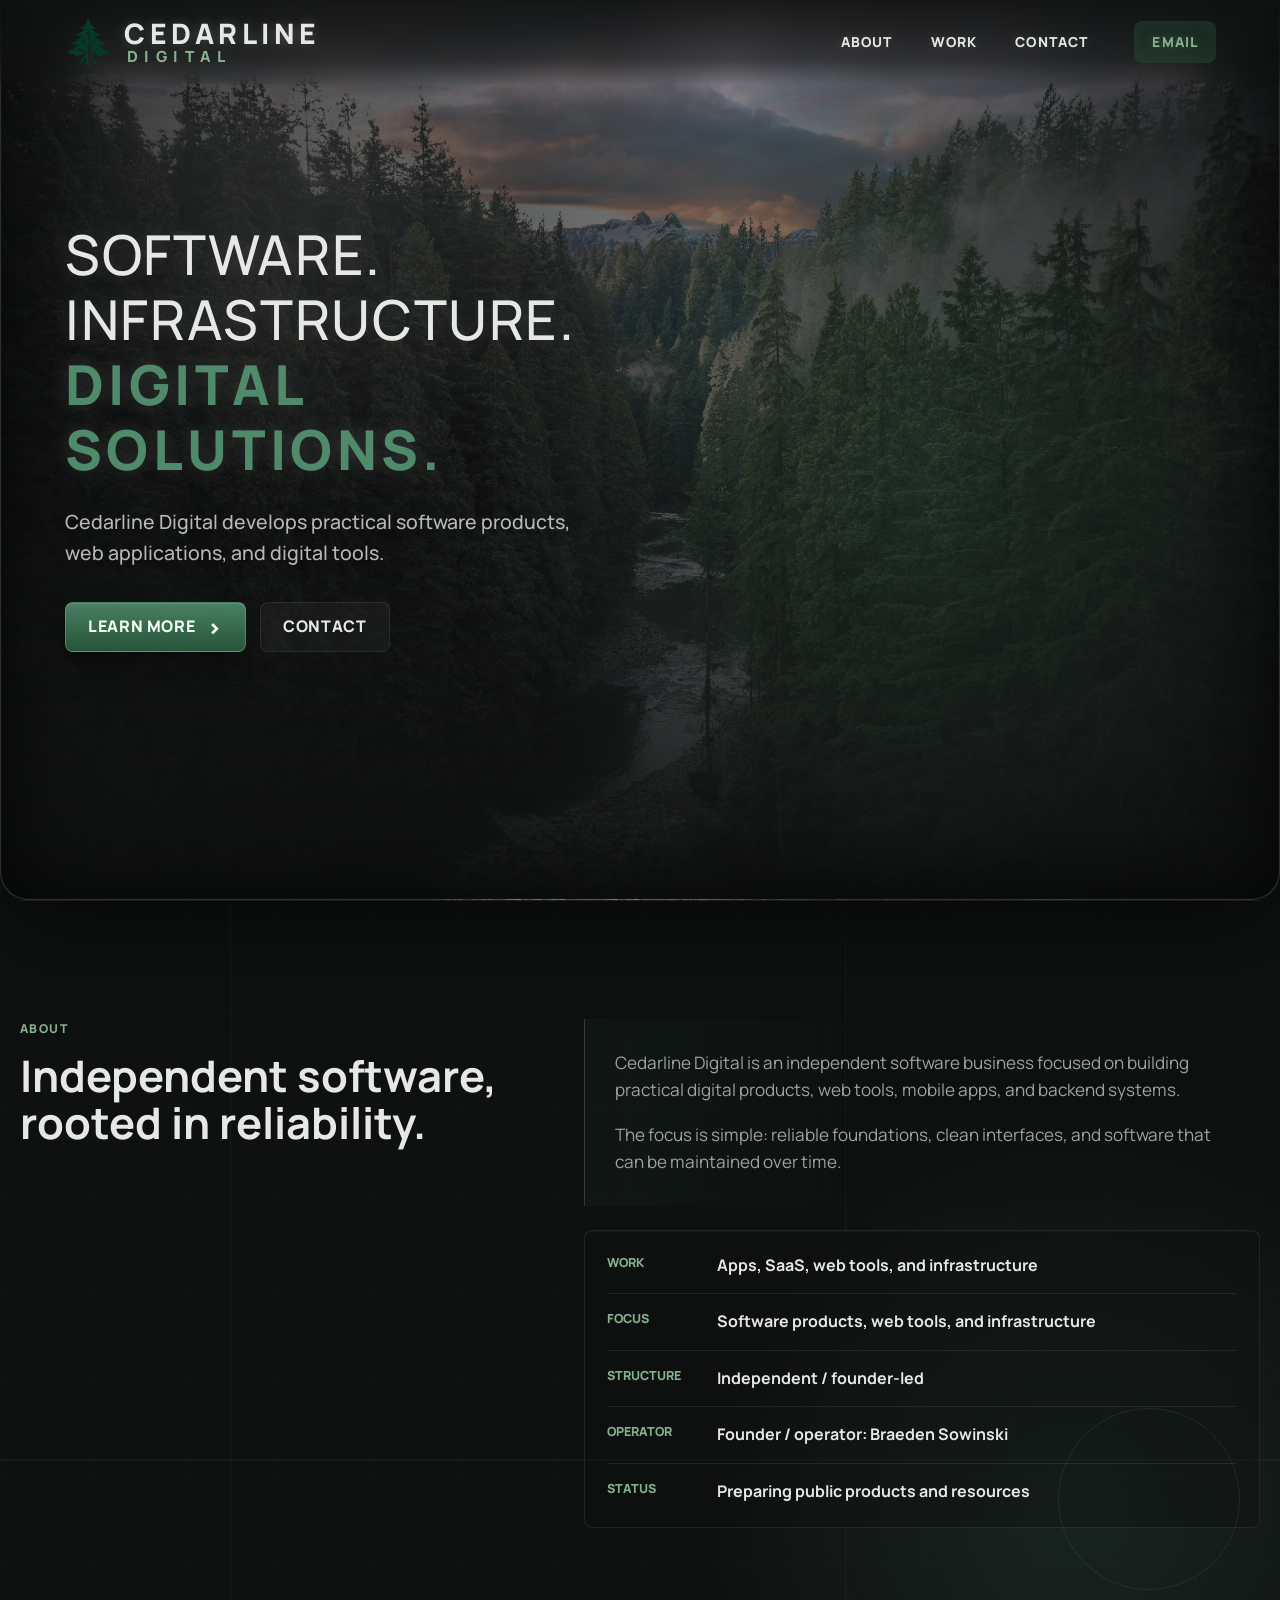
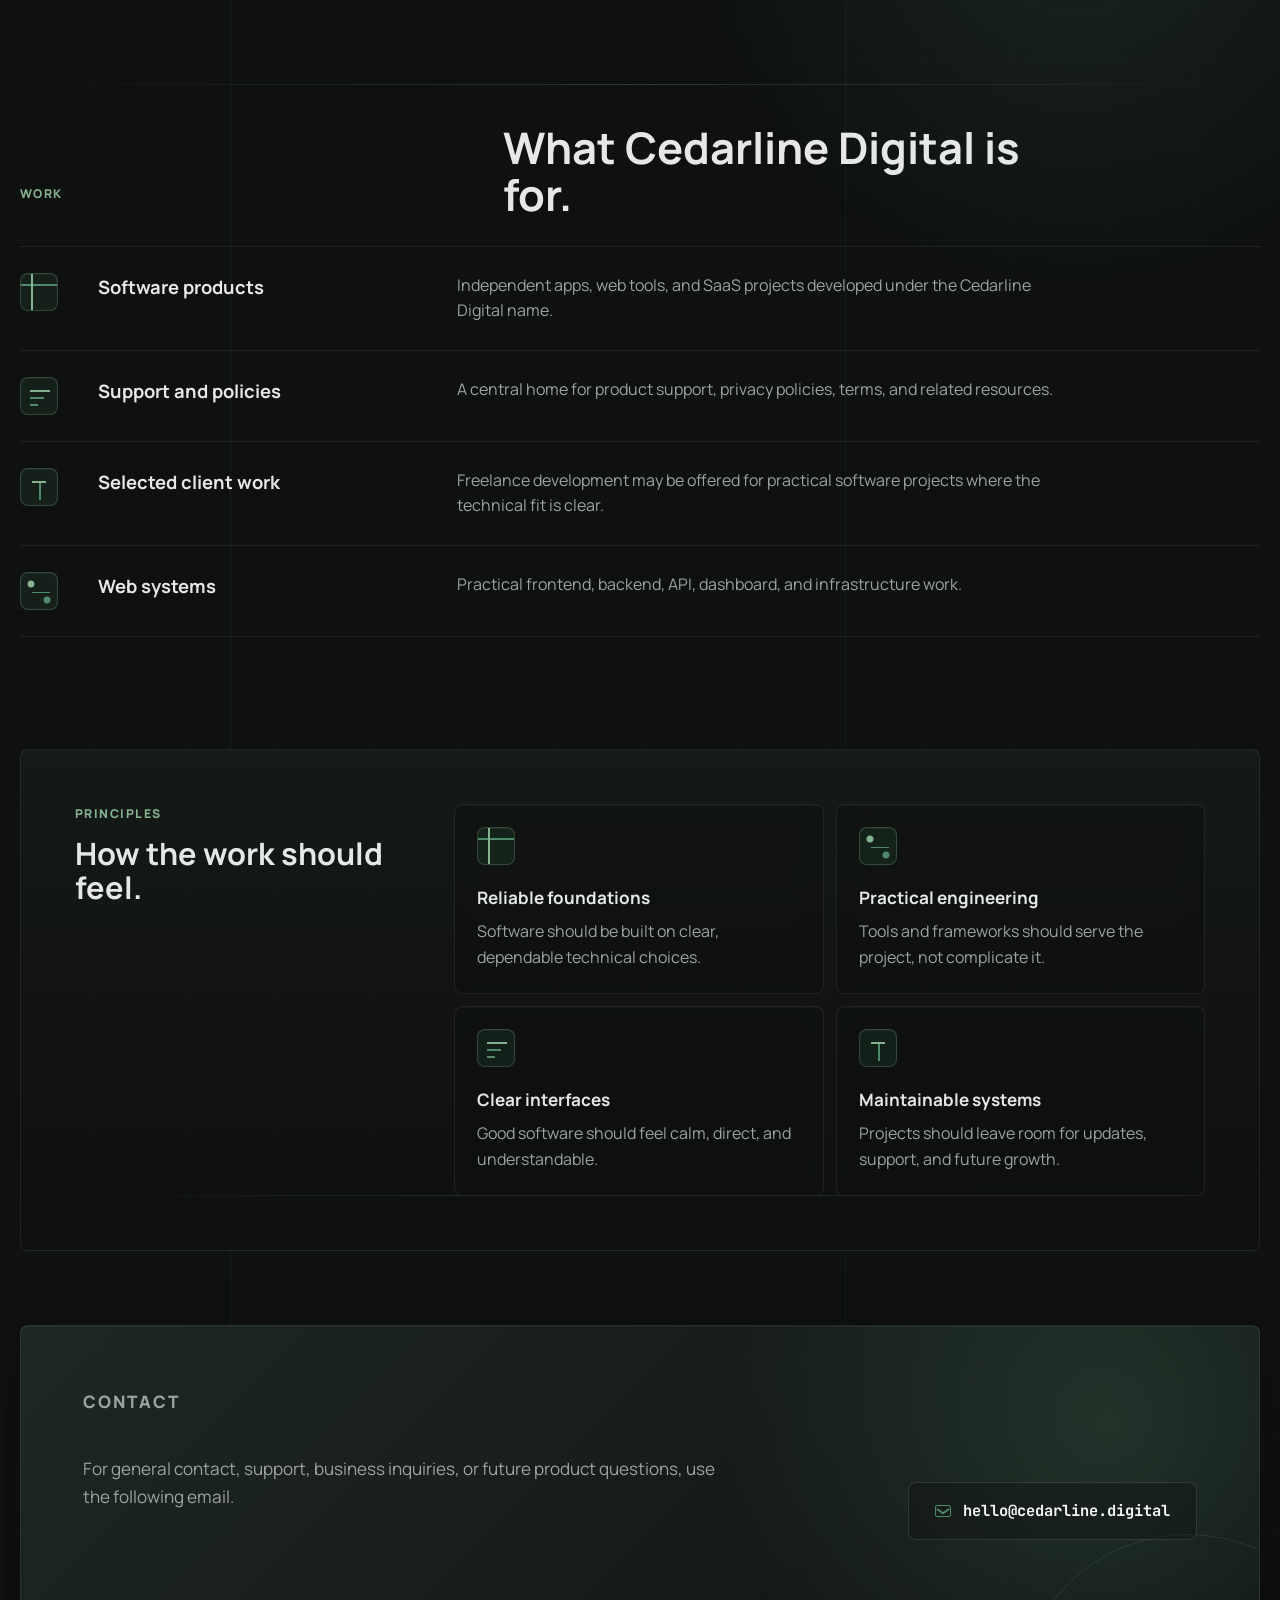
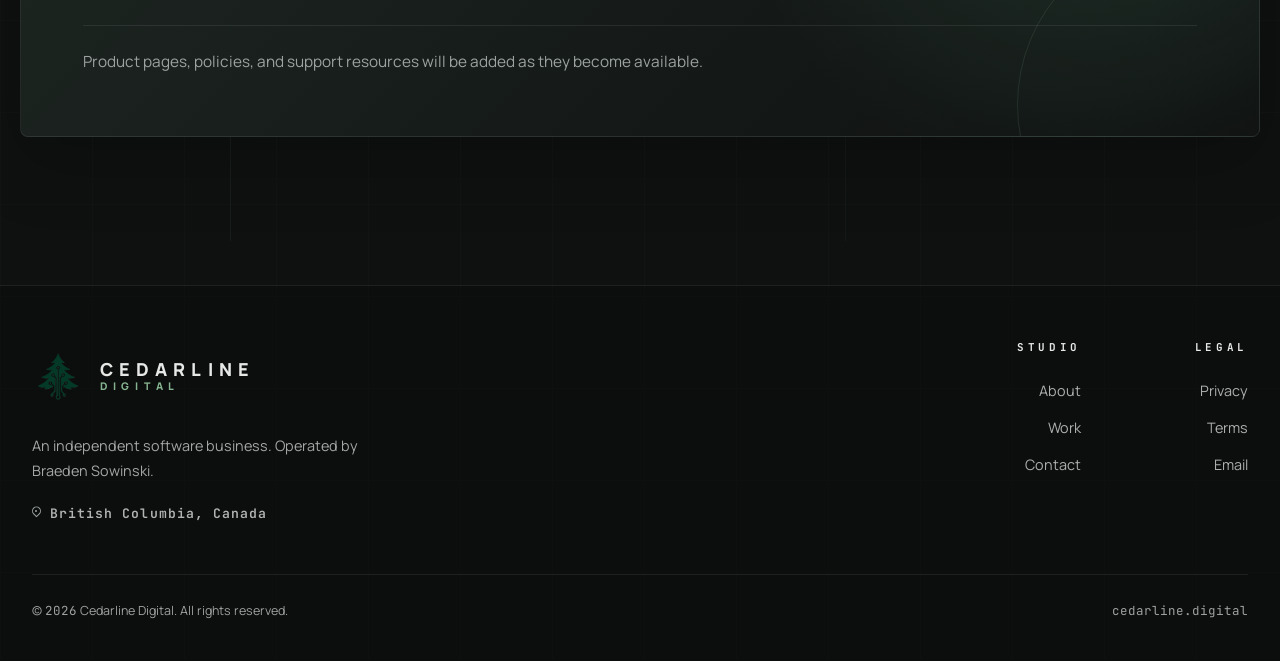
==== commit 7ac3ead3: "simplify bc callout" ====
--- a/index.html
+++ b/index.html
@@ -5,23 +5,23 @@
     <meta name="viewport" content="width=device-width, initial-scale=1">
     <meta
       name="description"
-      content="Cedarline Digital is an independent software business based in British Columbia, Canada, building software products, web tools, mobile apps, and infrastructure-backed systems."
+      content="Cedarline Digital develops software products, web applications, mobile apps, and digital tools."
     >
-    <title>Cedarline Digital | Independent Software Business in British Columbia</title>
+    <title>Cedarline Digital | Independent Software Business</title>
     <link rel="canonical" href="https://cedarline.digital/">
-    <meta property="og:title" content="Cedarline Digital | Independent Software Business in British Columbia">
+    <meta property="og:title" content="Cedarline Digital | Independent Software Business">
     <meta
       property="og:description"
-      content="Cedarline Digital is an independent software business based in British Columbia, Canada, building software products, web tools, mobile apps, and infrastructure-backed systems."
+      content="Cedarline Digital develops software products, web applications, mobile apps, and digital tools."
     >
     <meta property="og:type" content="website">
     <meta property="og:url" content="https://cedarline.digital/">
     <meta property="og:site_name" content="Cedarline Digital">
     <meta name="twitter:card" content="summary">
-    <meta name="twitter:title" content="Cedarline Digital | Independent Software Business in British Columbia">
+    <meta name="twitter:title" content="Cedarline Digital | Independent Software Business">
     <meta
       name="twitter:description"
-      content="Cedarline Digital is an independent software business based in British Columbia, Canada, building software products, web tools, mobile apps, and infrastructure-backed systems."
+      content="Cedarline Digital develops software products, web applications, mobile apps, and digital tools."
     >
     <link rel="icon" type="image/png" href="assets/images/logo-transparent-a.png">
     <link rel="preconnect" href="https://fonts.googleapis.com">
@@ -62,7 +62,7 @@
         </span>
         <span class="brand-text">
           <strong>Cedarline</strong>
-          <span>Digital</span>
+          <span class="digital-word">Digital</span>
         </span>
       </a>
 
@@ -88,7 +88,7 @@
             <em>Digital solutions.</em>
           </h1>
           <p class="hero-copy">
-            Cedarline Digital is an independent software business based in Beautiful British Columbia.
+            Cedarline Digital develops practical software products, web applications, and digital tools.
           </p>
           <div class="hero-actions" aria-label="Hero actions">
             <a class="button button-primary" href="#about">Learn more <span aria-hidden="true">›</span></a>
@@ -105,7 +105,7 @@
         <div class="about-grid">
           <div class="section-copy">
             <p>
-              Cedarline Digital is a small software business based in British Columbia, Canada. It exists to build and support practical digital products, web tools, mobile apps, and backend systems.
+              Cedarline Digital is an independent software business focused on building practical digital products, web tools, mobile apps, and backend systems.
             </p>
             <p>
               The focus is simple: reliable foundations, clean interfaces, and software that can be maintained over time.
@@ -114,8 +114,8 @@
           <aside class="studio-panel" aria-label="Studio details">
             <dl>
               <div>
-                <dt>Based</dt>
-                <dd>British Columbia, Canada</dd>
+                <dt>Work</dt>
+                <dd>Apps, SaaS, web tools, and infrastructure</dd>
               </div>
               <div>
                 <dt>Focus</dt>
@@ -202,7 +202,7 @@
             <p class="eyebrow">Contact</p>
             <h2 id="contact-title" class="sr-only">Contact Cedarline Digital</h2>
             <p>
-              Cedarline Digital is operated independently from British Columbia. For general contact, support, business inquiries, or future product questions, use the following email.
+              For general contact, support, business inquiries, or future product questions, use the following email.
             </p>
           </div>
           <div class="contact-action">
--- a/styles.css
+++ b/styles.css
@@ -152,6 +152,10 @@
     border: 0;
 }
 
+.digital-word {
+    transform: translateX(3px);
+}
+
 .site-header {
     position: sticky;
     top: 16px;
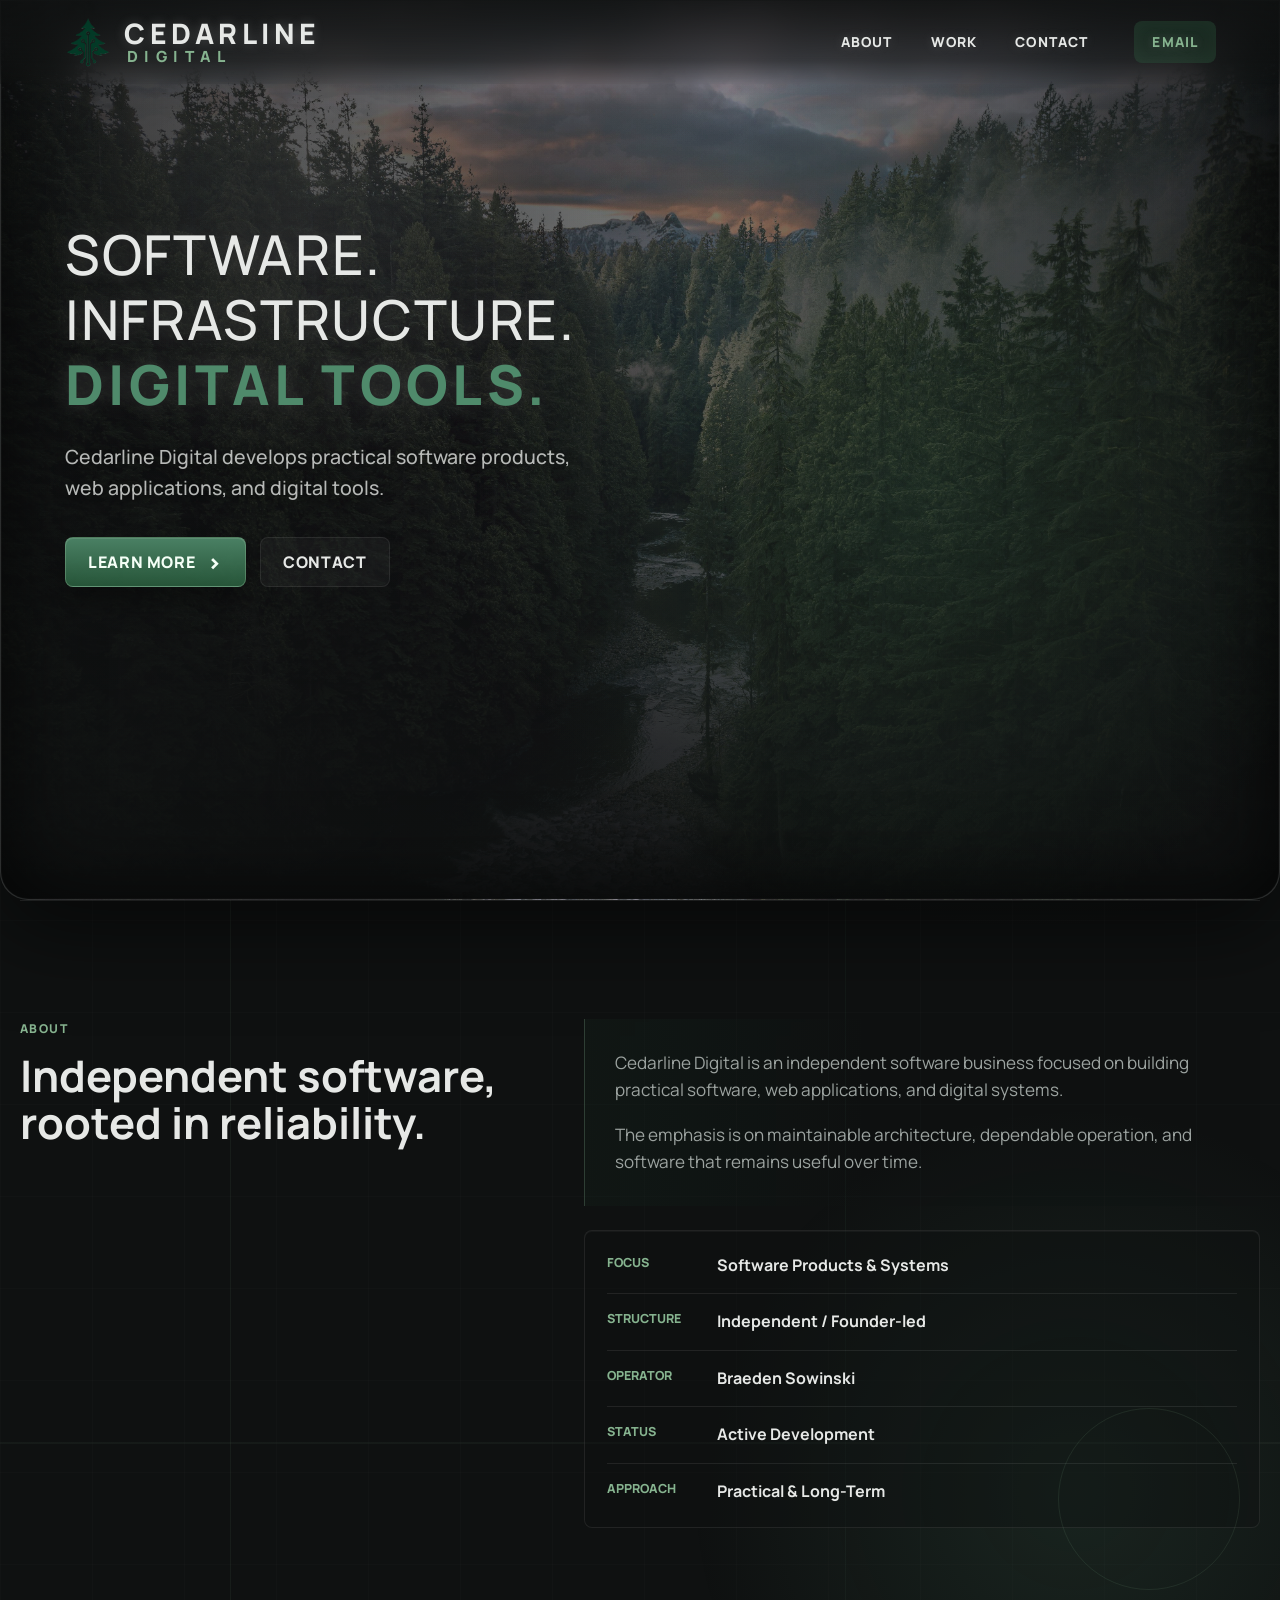
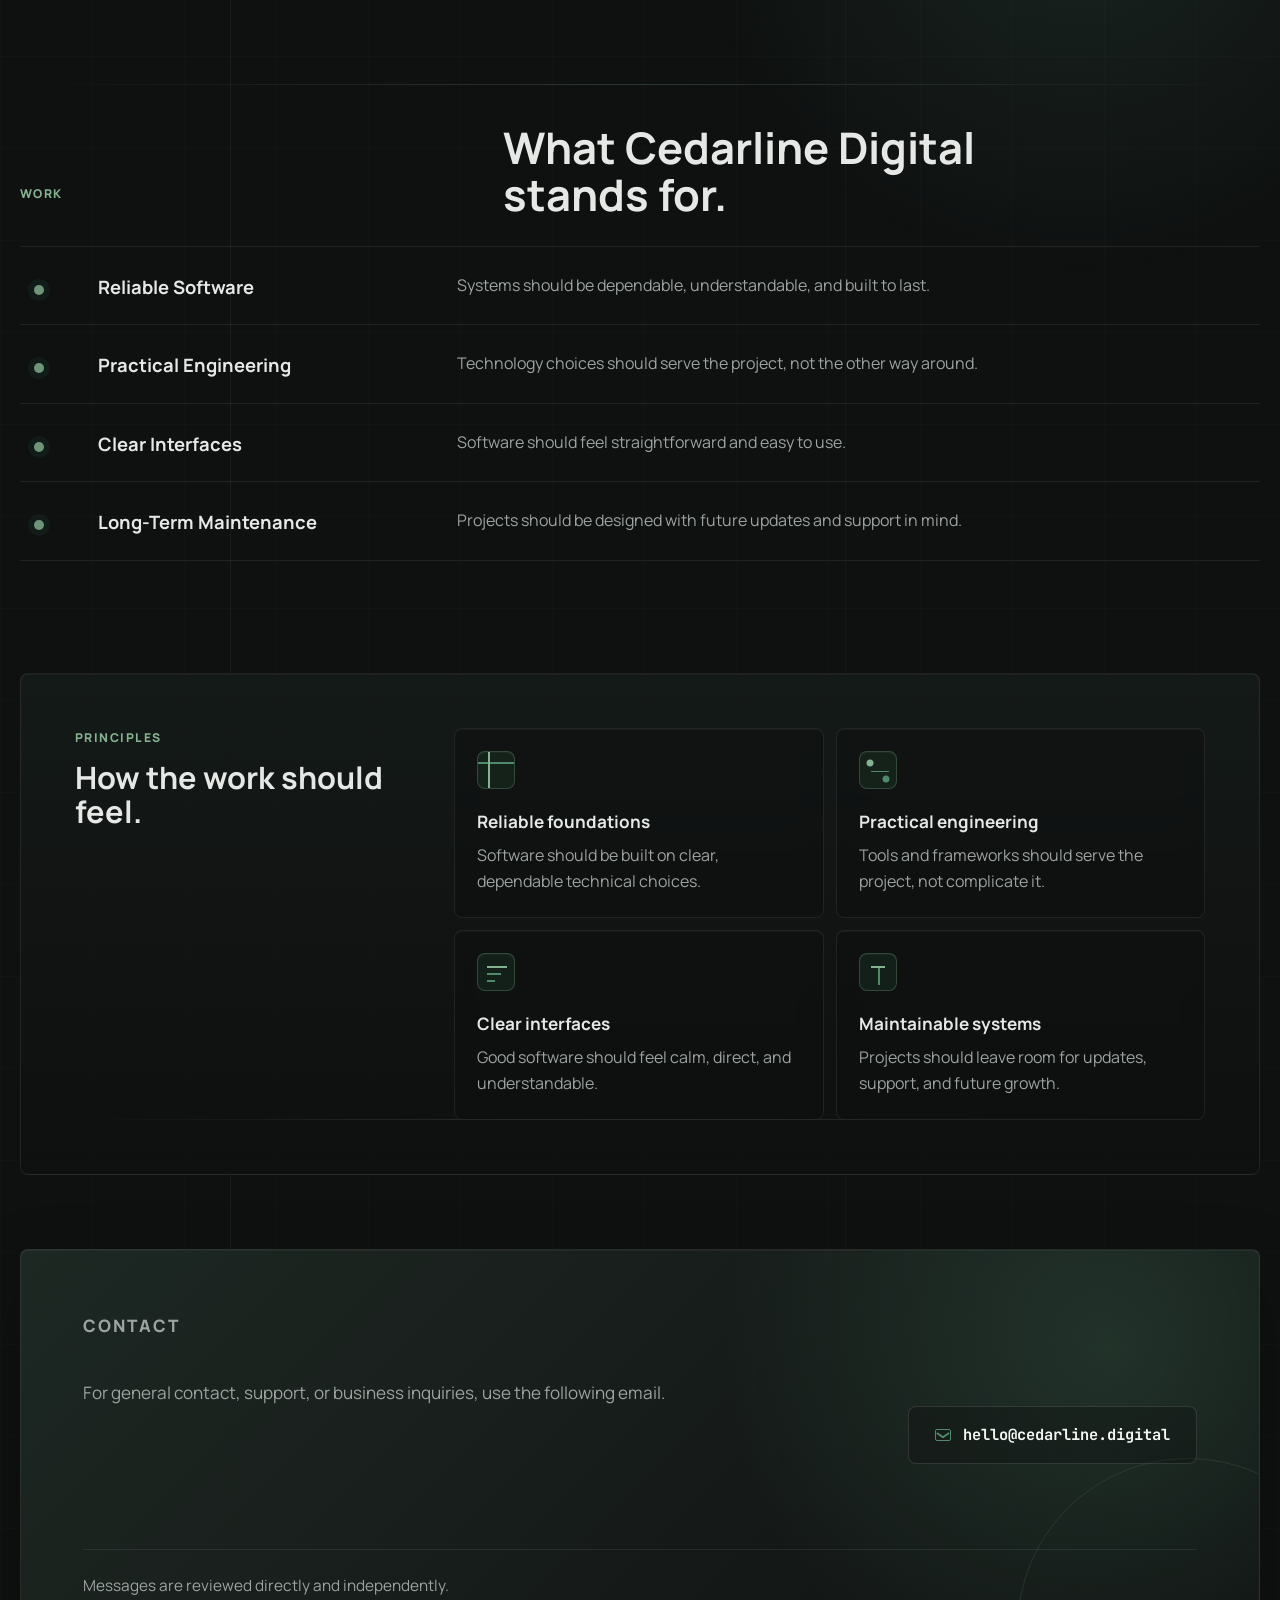
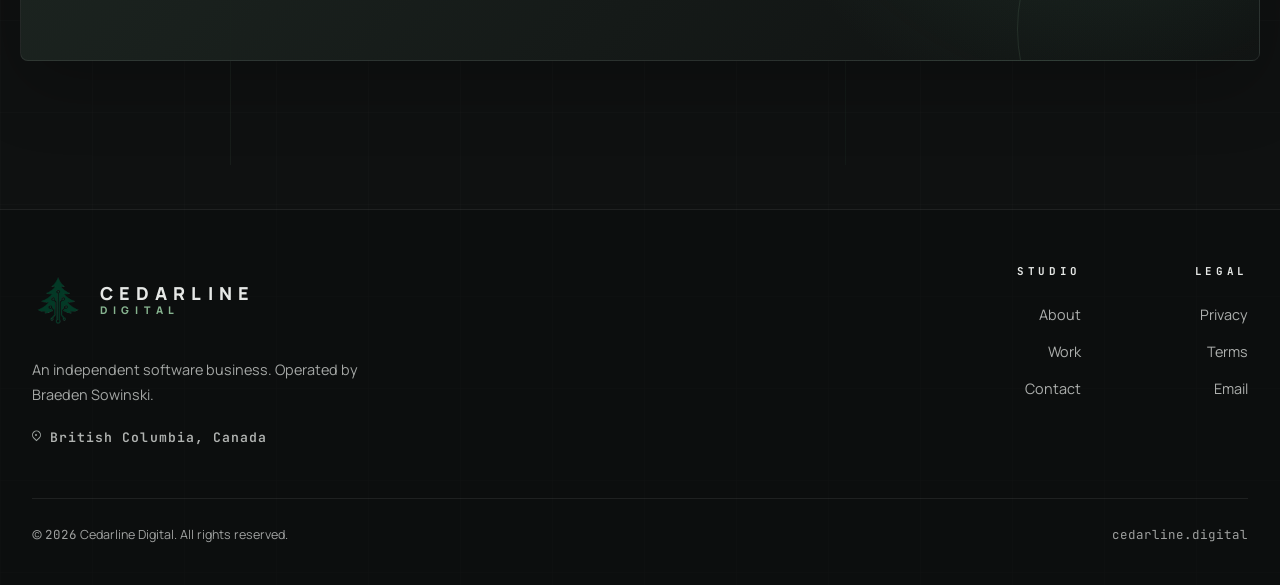
==== commit 0a932d19: "visual changes" ====
--- a/index.html
+++ b/index.html
@@ -85,7 +85,7 @@
         <div class="hero-content">
           <h1 id="hero-title">
             <span>Software. Infrastructure.</span>
-            <em>Digital solutions.</em>
+            <em>Digital tools.</em>
           </h1>
           <p class="hero-copy">
             Cedarline Digital develops practical software products, web applications, and digital tools.
@@ -105,33 +105,33 @@
         <div class="about-grid">
           <div class="section-copy">
             <p>
-              Cedarline Digital is an independent software business focused on building practical digital products, web tools, mobile apps, and backend systems.
+              Cedarline Digital is an independent software business focused on building practical software, web applications, and digital systems.
             </p>
             <p>
-              The focus is simple: reliable foundations, clean interfaces, and software that can be maintained over time.
+              The emphasis is on maintainable architecture, dependable operation, and software that remains useful over time.
             </p>
           </div>
           <aside class="studio-panel" aria-label="Studio details">
             <dl>
               <div>
-                <dt>Work</dt>
-                <dd>Apps, SaaS, web tools, and infrastructure</dd>
-              </div>
-              <div>
                 <dt>Focus</dt>
-                <dd>Software products, web tools, and infrastructure</dd>
+                <dd>Software Products &amp; Systems</dd>
               </div>
               <div>
                 <dt>Structure</dt>
-                <dd>Independent / founder-led</dd>
+                <dd>Independent / Founder-led</dd>
               </div>
               <div>
                 <dt>Operator</dt>
-                <dd>Founder / operator: Braeden Sowinski</dd>
+                <dd>Braeden Sowinski</dd>
               </div>
               <div>
                 <dt>Status</dt>
-                <dd>Preparing public products and resources</dd>
+                <dd>Active Development</dd>
+              </div>
+              <div>
+                <dt>Approach</dt>
+                <dd>Practical &amp; Long-Term</dd>
               </div>
             </dl>
           </aside>
@@ -141,28 +141,28 @@
       <section class="section" id="work" aria-labelledby="work-title">
         <div class="section-heading">
           <p class="eyebrow">Work</p>
-          <h2 id="work-title">What Cedarline Digital is for.</h2>
+          <h2 id="work-title">What Cedarline Digital stands for.</h2>
         </div>
         <div class="card-grid">
           <article class="service-card">
             <span class="card-icon software-icon" aria-hidden="true"></span>
-            <h3>Software products</h3>
-            <p>Independent apps, web tools, and SaaS projects developed under the Cedarline Digital name.</p>
+            <h3>Reliable Software</h3>
+            <p>Systems should be dependable, understandable, and built to last.</p>
           </article>
           <article class="service-card">
             <span class="card-icon web-icon" aria-hidden="true"></span>
-            <h3>Support and policies</h3>
-            <p>A central home for product support, privacy policies, terms, and related resources.</p>
+            <h3>Practical Engineering</h3>
+            <p>Technology choices should serve the project, not the other way around.</p>
           </article>
           <article class="service-card">
             <span class="card-icon maintain-icon" aria-hidden="true"></span>
-            <h3>Selected client work</h3>
-            <p>Freelance development may be offered for practical software projects where the technical fit is clear.</p>
+            <h3>Clear Interfaces</h3>
+            <p>Software should feel straightforward and easy to use.</p>
           </article>
           <article class="service-card">
             <span class="card-icon engineering-icon" aria-hidden="true"></span>
-            <h3>Web systems</h3>
-            <p>Practical frontend, backend, API, dashboard, and infrastructure work.</p>
+            <h3>Long-Term Maintenance</h3>
+            <p>Projects should be designed with future updates and support in mind.</p>
           </article>
         </div>
       </section>
@@ -202,7 +202,7 @@
             <p class="eyebrow">Contact</p>
             <h2 id="contact-title" class="sr-only">Contact Cedarline Digital</h2>
             <p>
-              For general contact, support, business inquiries, or future product questions, use the following email.
+              For general contact, support, or business inquiries, use the following email.
             </p>
           </div>
           <div class="contact-action">
@@ -212,7 +212,7 @@
             </a>
           </div>
           <p class="contact-note">
-            Product pages, policies, and support resources will be added as they become available.
+            Messages are reviewed directly and independently.
           </p>
         </div>
       </section>
--- a/styles.css
+++ b/styles.css
@@ -2073,6 +2073,18 @@
     display: none;
 }
 
+#work .card-icon {
+    width: 10px;
+    height: 10px;
+    margin: 12px 0 0 14px;
+    border-color: rgba(134, 179, 143, 0.42);
+    border-radius: 50%;
+    background-color: var(--soft);
+    background-image: none;
+    box-shadow: 0 0 0 6px rgba(42, 94, 62, 0.18);
+    opacity: 0.82;
+}
+
 #work .service-card h3 {
     margin: 5px 0 0;
     font-size: 1.15rem;
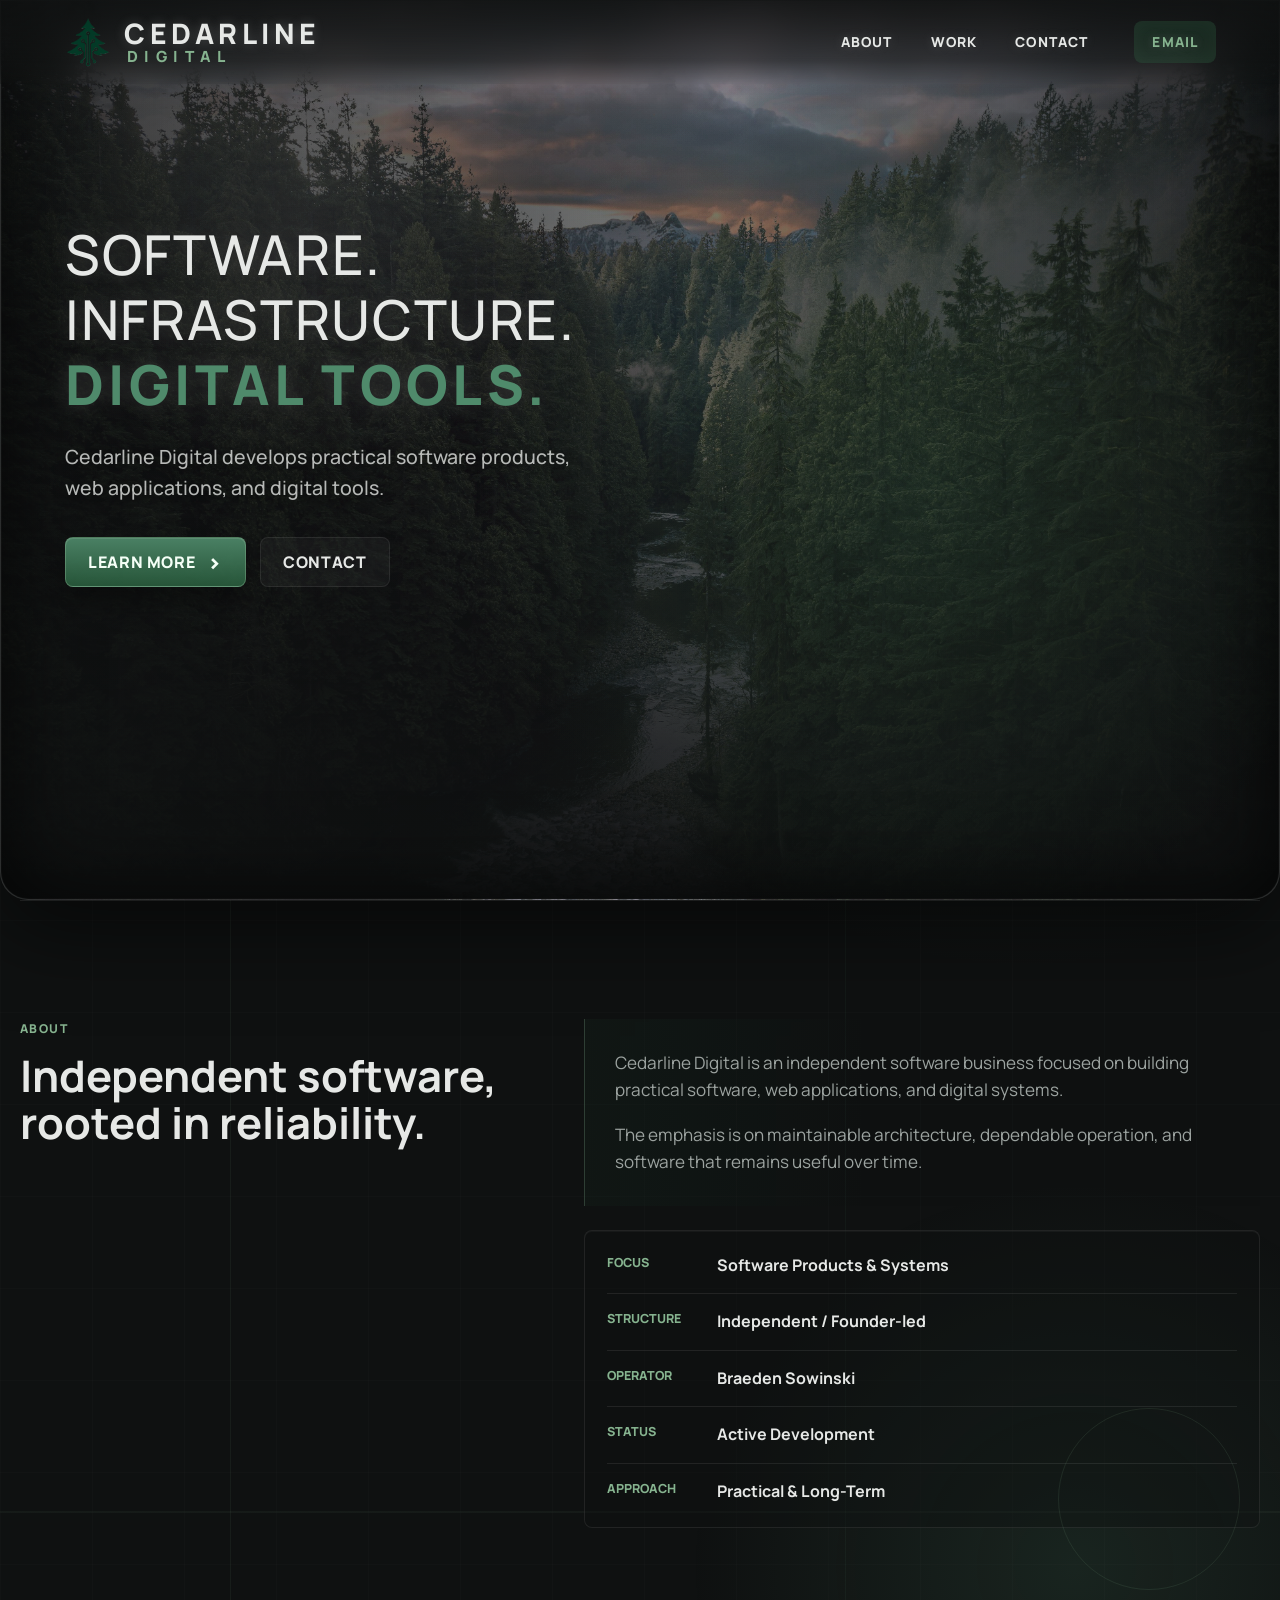
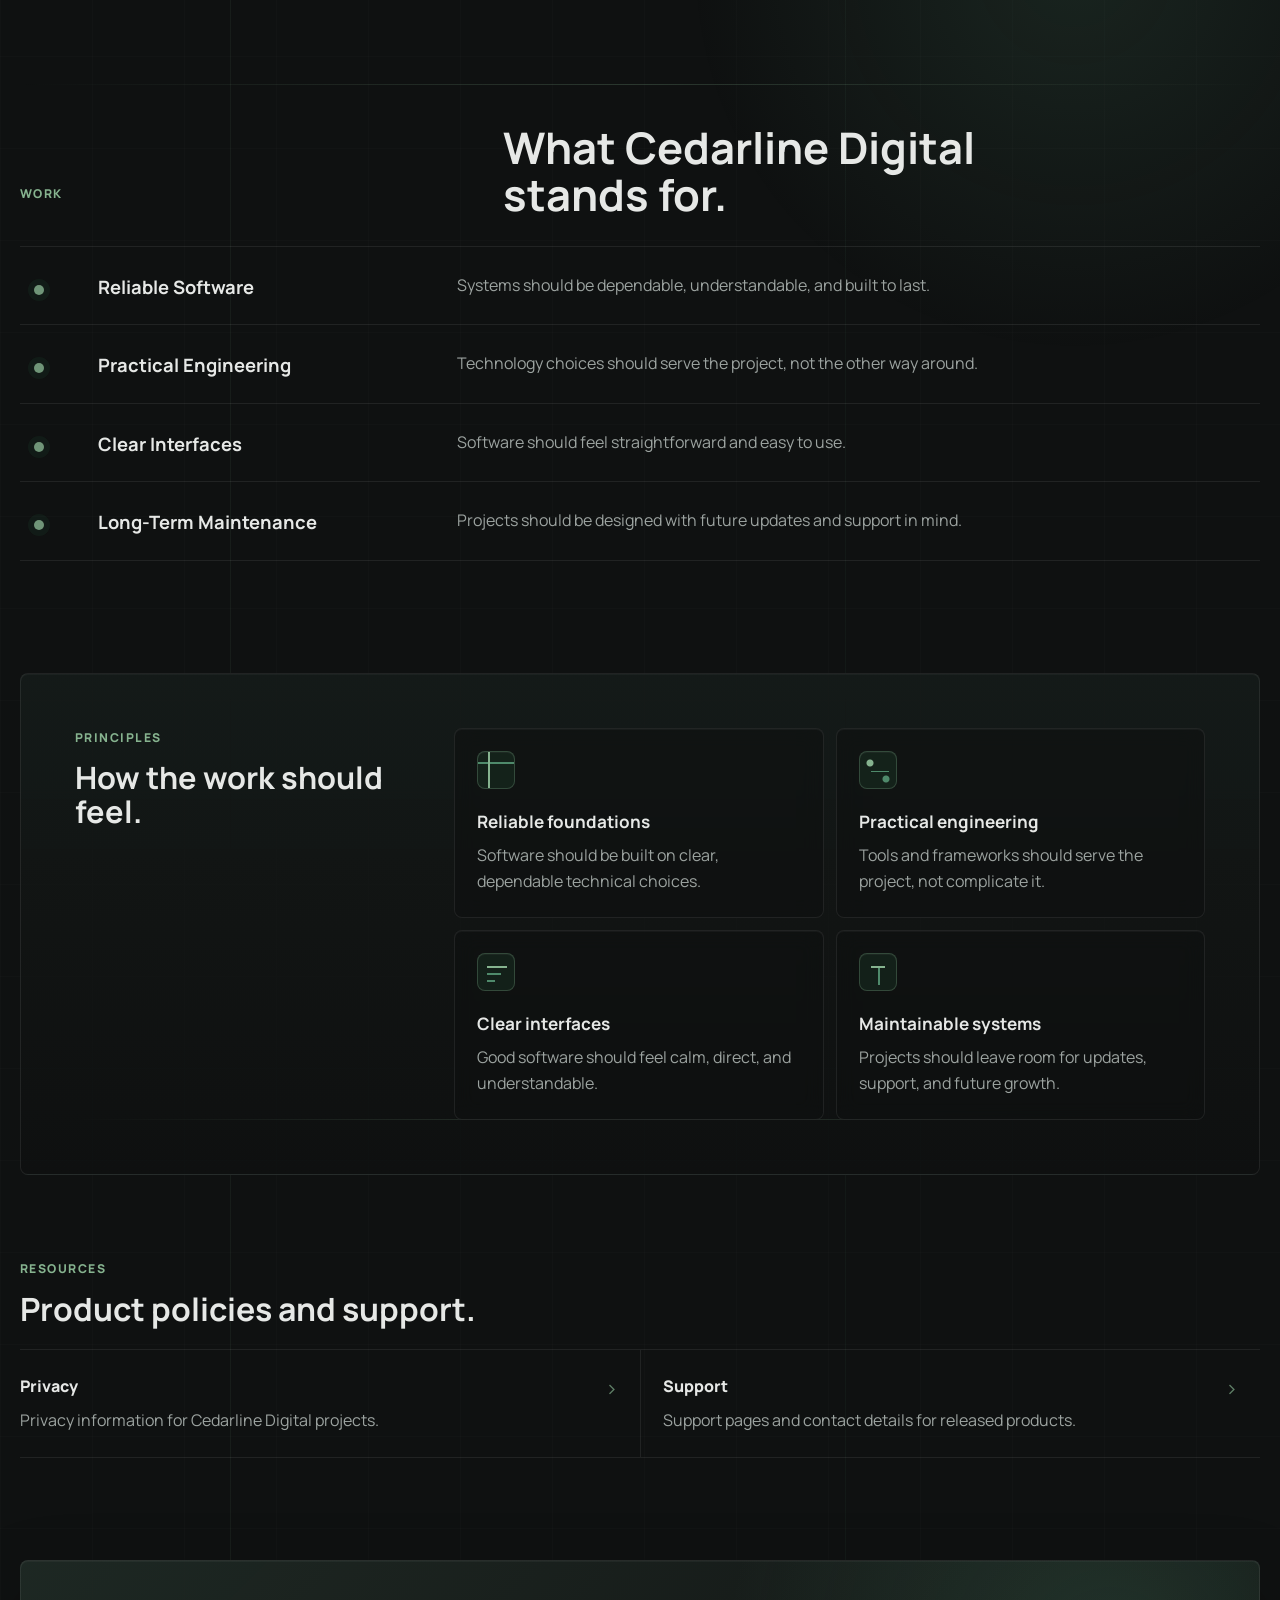
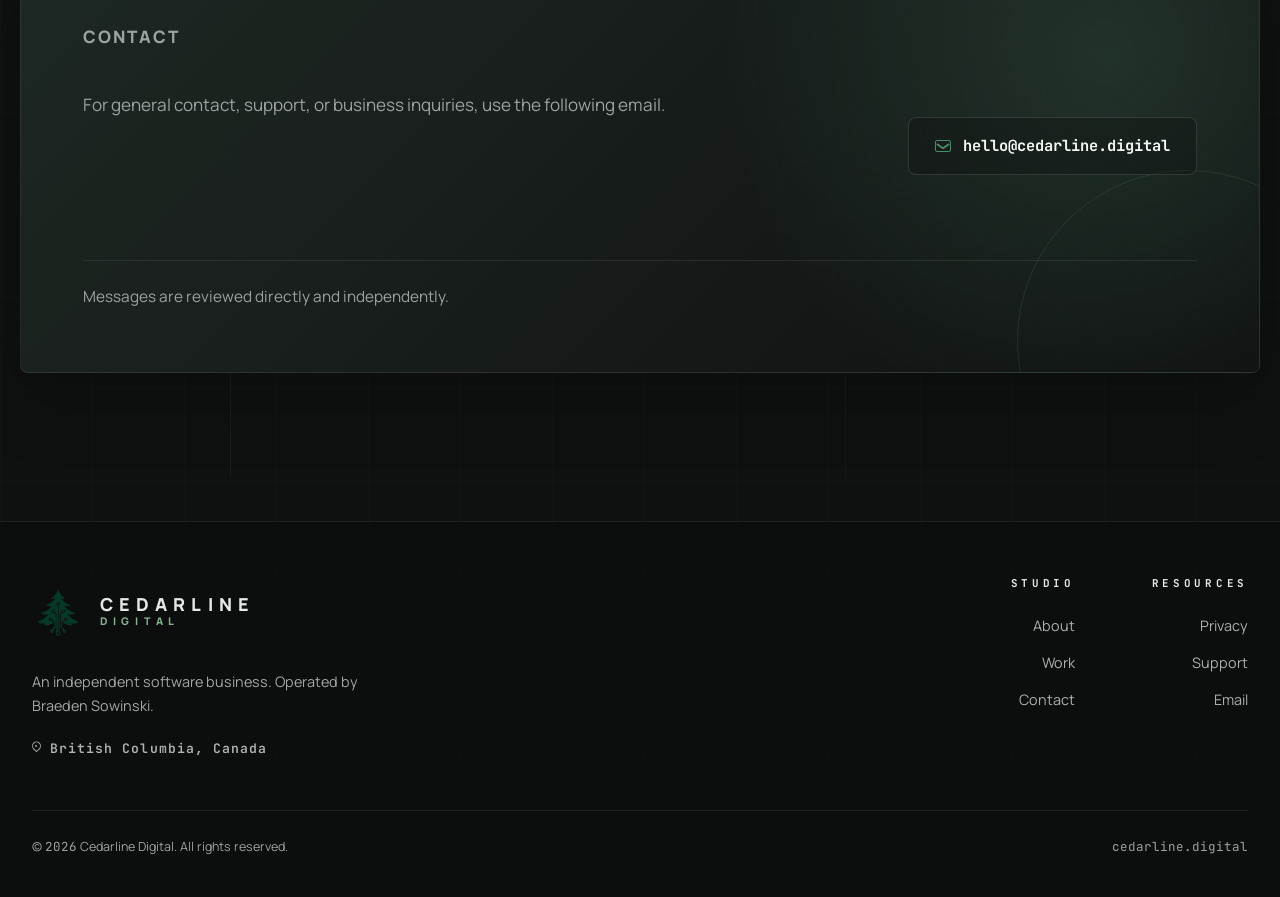
==== commit 6c1a09da: "add privacy policy & support pages" ====
--- a/index.html
+++ b/index.html
@@ -196,6 +196,23 @@
         </div>
       </section>
 
+      <section class="section resources-section" aria-labelledby="resources-title">
+        <div class="section-heading">
+          <p class="eyebrow">Resources</p>
+          <h2 id="resources-title">Product policies and support.</h2>
+        </div>
+        <div class="resource-links">
+          <a href="/privacy">
+            <span>Privacy</span>
+            <p>Privacy information for Cedarline Digital projects.</p>
+          </a>
+          <a href="/support">
+            <span>Support</span>
+            <p>Support pages and contact details for released products.</p>
+          </a>
+        </div>
+      </section>
+
       <section class="section contact-section" id="contact" aria-labelledby="contact-title">
         <div class="contact-panel">
           <div class="contact-copy">
@@ -242,9 +259,9 @@
             <a href="#contact">Contact</a>
           </div>
           <div>
-            <h2>Legal</h2>
-            <a href="#">Privacy</a>
-            <a href="#">Terms</a>
+            <h2>Resources</h2>
+            <a href="/privacy">Privacy</a>
+            <a href="/support">Support</a>
             <a href="mailto:hello@cedarline.digital" aria-label="Email Cedarline Digital">Email</a>
           </div>
         </nav>
--- a/styles.css
+++ b/styles.css
@@ -1592,6 +1592,41 @@
     }
 }
 
+@media (max-width: 920px) {
+    .nav-toggle {
+        display: block;
+    }
+
+    .site-nav {
+        position: absolute;
+        top: calc(100% + 8px);
+        right: 14px;
+        left: 14px;
+        display: none;
+        flex-direction: column;
+        align-items: stretch;
+        gap: 0;
+        padding: 12px;
+        border: 1px solid var(--border);
+        border-radius: var(--radius);
+        background: rgba(15, 17, 17, 0.96);
+        box-shadow: 0 20px 42px var(--shadow);
+        backdrop-filter: blur(16px);
+    }
+
+    .site-nav.is-open {
+        display: flex;
+    }
+
+    .site-nav a,
+    .site-nav .nav-cta {
+        width: 100%;
+        margin-left: 0;
+        padding: 11px 12px;
+        text-align: left;
+    }
+}
+
 /* Keep the supplied forest image scoped to the hero only. */
 body {
     background:
@@ -2135,6 +2170,83 @@
     align-items: start;
 }
 
+.resources-section {
+    padding-top: 84px;
+    padding-bottom: 28px;
+}
+
+.resources-section .section-heading {
+    max-width: 600px;
+    margin-bottom: 22px;
+}
+
+.resources-section .section-heading h2 {
+    font-size: clamp(1.65rem, 2.5vw, 2.35rem);
+}
+
+.resource-links {
+    display: grid;
+    grid-template-columns: repeat(2, minmax(0, 1fr));
+    border-top: 1px solid var(--border);
+}
+
+.resource-links a {
+    position: relative;
+    display: block;
+    padding: 24px 22px 24px 0;
+    border-bottom: 1px solid var(--border);
+    transition:
+        background-color 160ms ease,
+        border-color 160ms ease,
+        padding-left 160ms ease;
+}
+
+.resource-links a + a {
+    padding-left: 22px;
+    border-left: 1px solid var(--border);
+}
+
+.resource-links a::after {
+    position: absolute;
+    top: 28px;
+    right: 22px;
+    color: var(--soft);
+    content: "›";
+    font-size: 1.3rem;
+    line-height: 1;
+    opacity: 0.68;
+    transition:
+        opacity 160ms ease,
+        transform 160ms ease;
+}
+
+.resource-links a:hover,
+.resource-links a:focus-visible {
+    padding-left: 12px;
+    border-color: rgba(134, 179, 143, 0.24);
+    background: rgba(255, 255, 255, 0.026);
+    outline: none;
+}
+
+.resource-links a:hover::after,
+.resource-links a:focus-visible::after {
+    opacity: 1;
+    transform: translateX(4px);
+}
+
+.resource-links span {
+    display: block;
+    margin-bottom: 8px;
+    color: var(--text);
+    font-weight: 800;
+}
+
+.resource-links p {
+    max-width: 420px;
+    margin: 0;
+    color: var(--muted);
+}
+
 .contact-copy {
     max-width: 650px;
 }
@@ -2522,6 +2634,26 @@
         justify-self: start;
         padding-top: 0;
     }
+
+    .resource-links {
+        grid-template-columns: 1fr;
+    }
+
+    .resource-links a,
+    .resource-links a + a {
+        padding-right: 0;
+        padding-left: 0;
+        border-left: 0;
+    }
+
+    .resource-links a::after {
+        right: 4px;
+    }
+
+    .resource-links a:hover,
+    .resource-links a:focus-visible {
+        padding-left: 10px;
+    }
 }
 
 @media (max-width: 760px) {
@@ -2583,3 +2715,193 @@
         gap: 16px;
     }
 }
+
+/* Public privacy and support pages. */
+.content-page {
+    min-height: 100vh;
+    background:
+        radial-gradient(
+            circle at 82% 8%,
+            rgba(79, 138, 107, 0.11),
+            transparent 28rem
+        ),
+        radial-gradient(
+            circle at 14% 24%,
+            rgba(184, 137, 185, 0.08),
+            transparent 24rem
+        ),
+        linear-gradient(rgba(255, 255, 255, 0.012) 1px, transparent 1px),
+        linear-gradient(90deg, rgba(255, 255, 255, 0.012) 1px, transparent 1px),
+        #0f100d;
+    background-size:
+        auto,
+        auto,
+        92px 92px,
+        92px 92px,
+        auto;
+}
+
+.content-page main::before {
+    display: none;
+}
+
+.content-main {
+    width: min(100% - 48px, 1040px);
+    margin: 0 auto;
+    padding: 150px 0 64px;
+}
+
+.content-shell {
+    padding: clamp(26px, 5vw, 44px);
+    border: 1px solid rgba(255, 255, 255, 0.08);
+    border-radius: var(--radius);
+    background:
+        linear-gradient(180deg, rgba(23, 28, 26, 0.72), rgba(15, 16, 13, 0.88)),
+        rgba(15, 16, 13, 0.84);
+    box-shadow:
+        0 24px 70px rgba(0, 0, 0, 0.26),
+        inset 0 1px 0 rgba(255, 255, 255, 0.035);
+}
+
+.content-shell h1 {
+    max-width: none;
+    margin-bottom: 20px;
+    font-size: clamp(1.95rem, 4.8vw, 3rem);
+    font-weight: 700;
+    line-height: 1.12;
+    letter-spacing: 0;
+    text-transform: none;
+}
+
+.content-shell h2 {
+    margin: 38px 0 14px;
+    color: var(--text);
+    font-size: clamp(1.18rem, 2.6vw, 1.48rem);
+    letter-spacing: 0;
+}
+
+.content-shell p,
+.content-shell li,
+.content-shell dd {
+    color: rgba(244, 239, 231, 0.78);
+    font-size: 1rem;
+    line-height: 1.75;
+}
+
+.content-shell .lead {
+    color: #f4efe7;
+    font-size: clamp(1.08rem, 2.8vw, 1.22rem);
+}
+
+.content-shell p {
+    margin-bottom: 16px;
+}
+
+.content-shell ul {
+    margin: 0 0 20px;
+    padding-left: 1.2rem;
+}
+
+.content-shell li + li {
+    margin-top: 8px;
+}
+
+.content-shell a {
+    color: #a9d6b2;
+    text-decoration: underline;
+    text-decoration-color: rgba(169, 214, 178, 0.34);
+    text-underline-offset: 0.22em;
+}
+
+.content-shell a:hover,
+.content-shell a:focus-visible {
+    color: #f4efe7;
+    outline: 2px solid rgba(169, 214, 178, 0.52);
+    outline-offset: 4px;
+}
+
+.breadcrumb,
+.related-links {
+    display: flex;
+    flex-wrap: wrap;
+    gap: 10px;
+    align-items: center;
+    margin-bottom: 26px;
+    color: var(--muted);
+    font-size: 0.9rem;
+}
+
+.related-links {
+    margin: 42px 0 0;
+    padding-top: 24px;
+    border-top: 1px solid rgba(255, 255, 255, 0.08);
+}
+
+.link-list {
+    list-style: none;
+    padding-left: 0;
+}
+
+.link-list li {
+    padding: 14px 0;
+    border-top: 1px solid rgba(255, 255, 255, 0.08);
+}
+
+.link-list li:last-child {
+    border-bottom: 1px solid rgba(255, 255, 255, 0.08);
+}
+
+.policy-meta {
+    display: grid;
+    gap: 0;
+    margin: 0 0 28px;
+    border-top: 1px solid rgba(255, 255, 255, 0.08);
+    border-bottom: 1px solid rgba(255, 255, 255, 0.08);
+}
+
+.policy-meta div {
+    display: grid;
+    grid-template-columns: minmax(130px, 0.32fr) minmax(0, 1fr);
+    gap: 18px;
+    padding: 13px 0;
+    border-bottom: 1px solid rgba(255, 255, 255, 0.08);
+}
+
+.policy-meta div:last-child {
+    border-bottom: 0;
+}
+
+.policy-meta dt {
+    color: var(--soft);
+    font-family:
+        "JetBrains Mono", ui-monospace, SFMono-Regular, Menlo, Consolas,
+        monospace;
+    font-size: 0.72rem;
+    font-weight: 700;
+    letter-spacing: 0.12em;
+    text-transform: uppercase;
+}
+
+.policy-meta dd {
+    margin: 0;
+}
+
+@media (max-width: 760px) {
+    .content-main {
+        width: min(100% - 24px, 1040px);
+    }
+
+    .content-main {
+        padding-top: 112px;
+        padding-bottom: 42px;
+    }
+
+    .content-shell {
+        padding: 24px 18px;
+    }
+
+    .policy-meta div {
+        grid-template-columns: 1fr;
+        gap: 4px;
+    }
+}
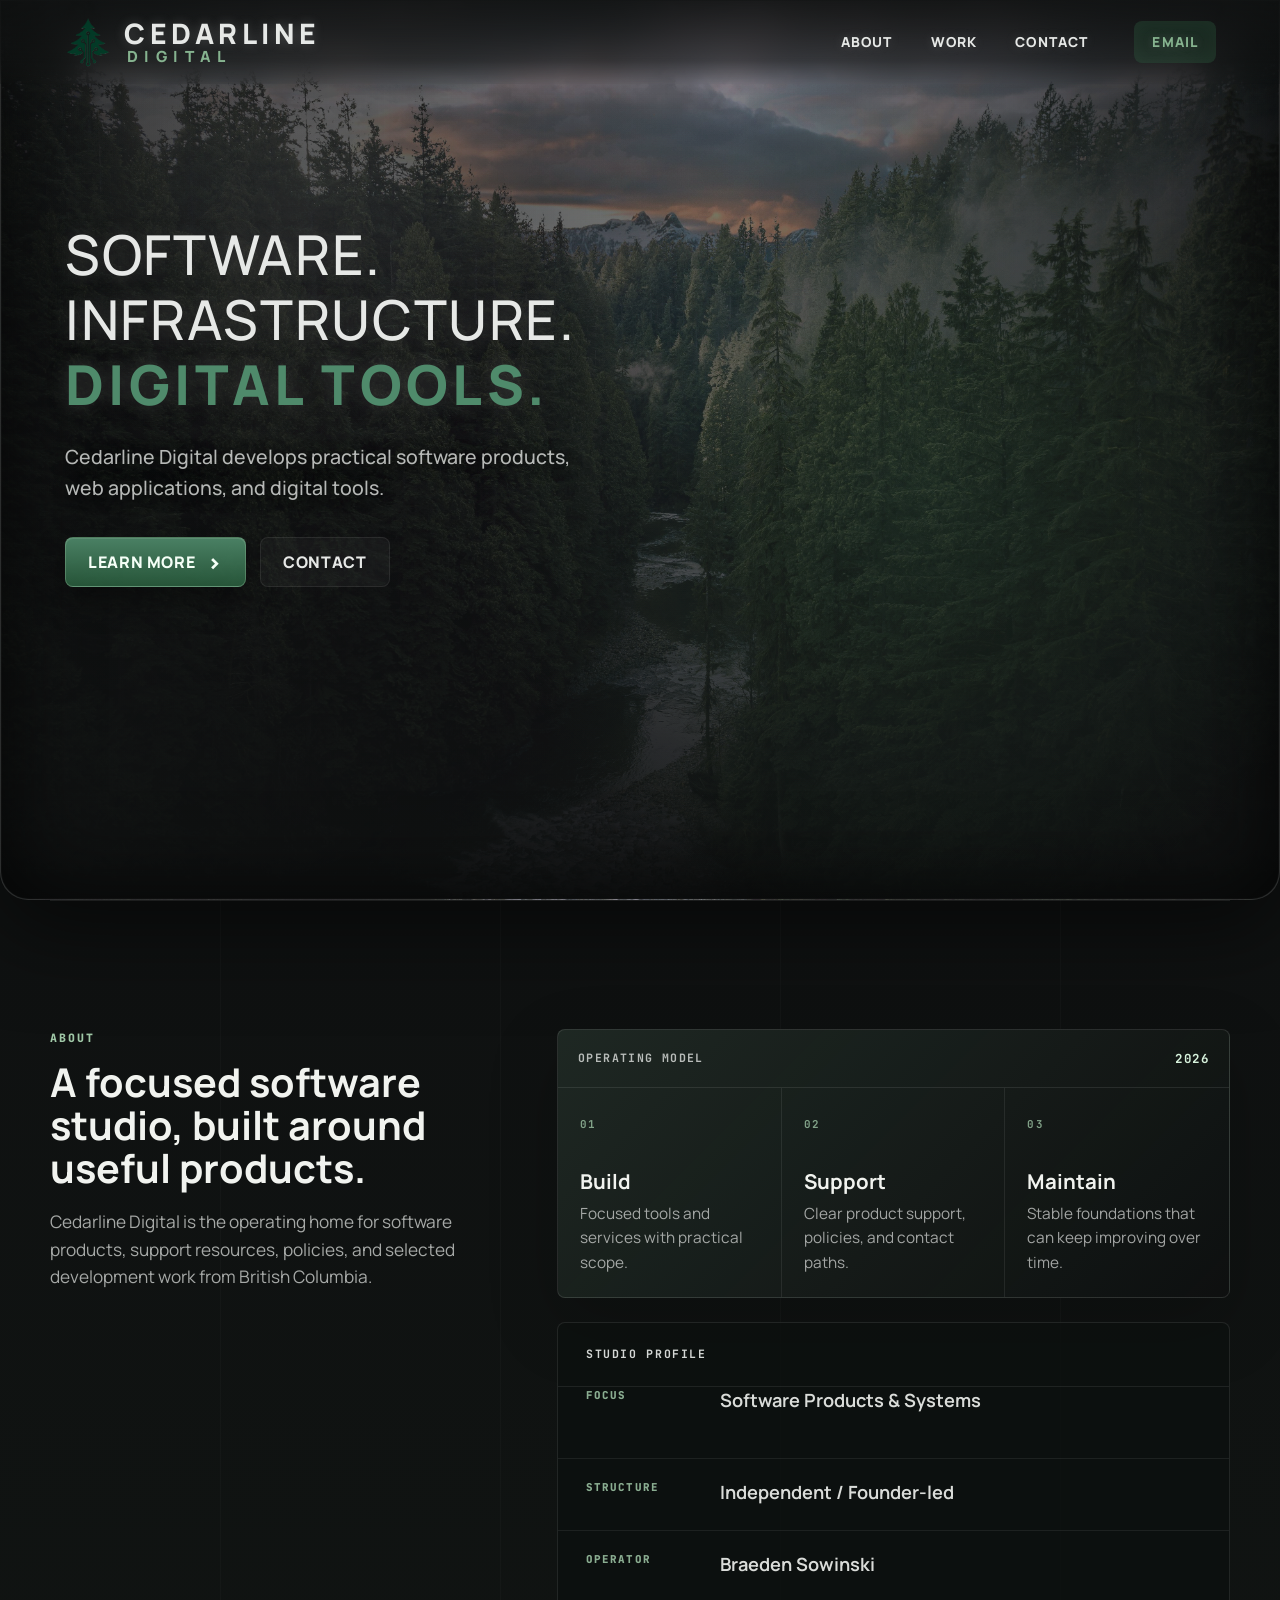
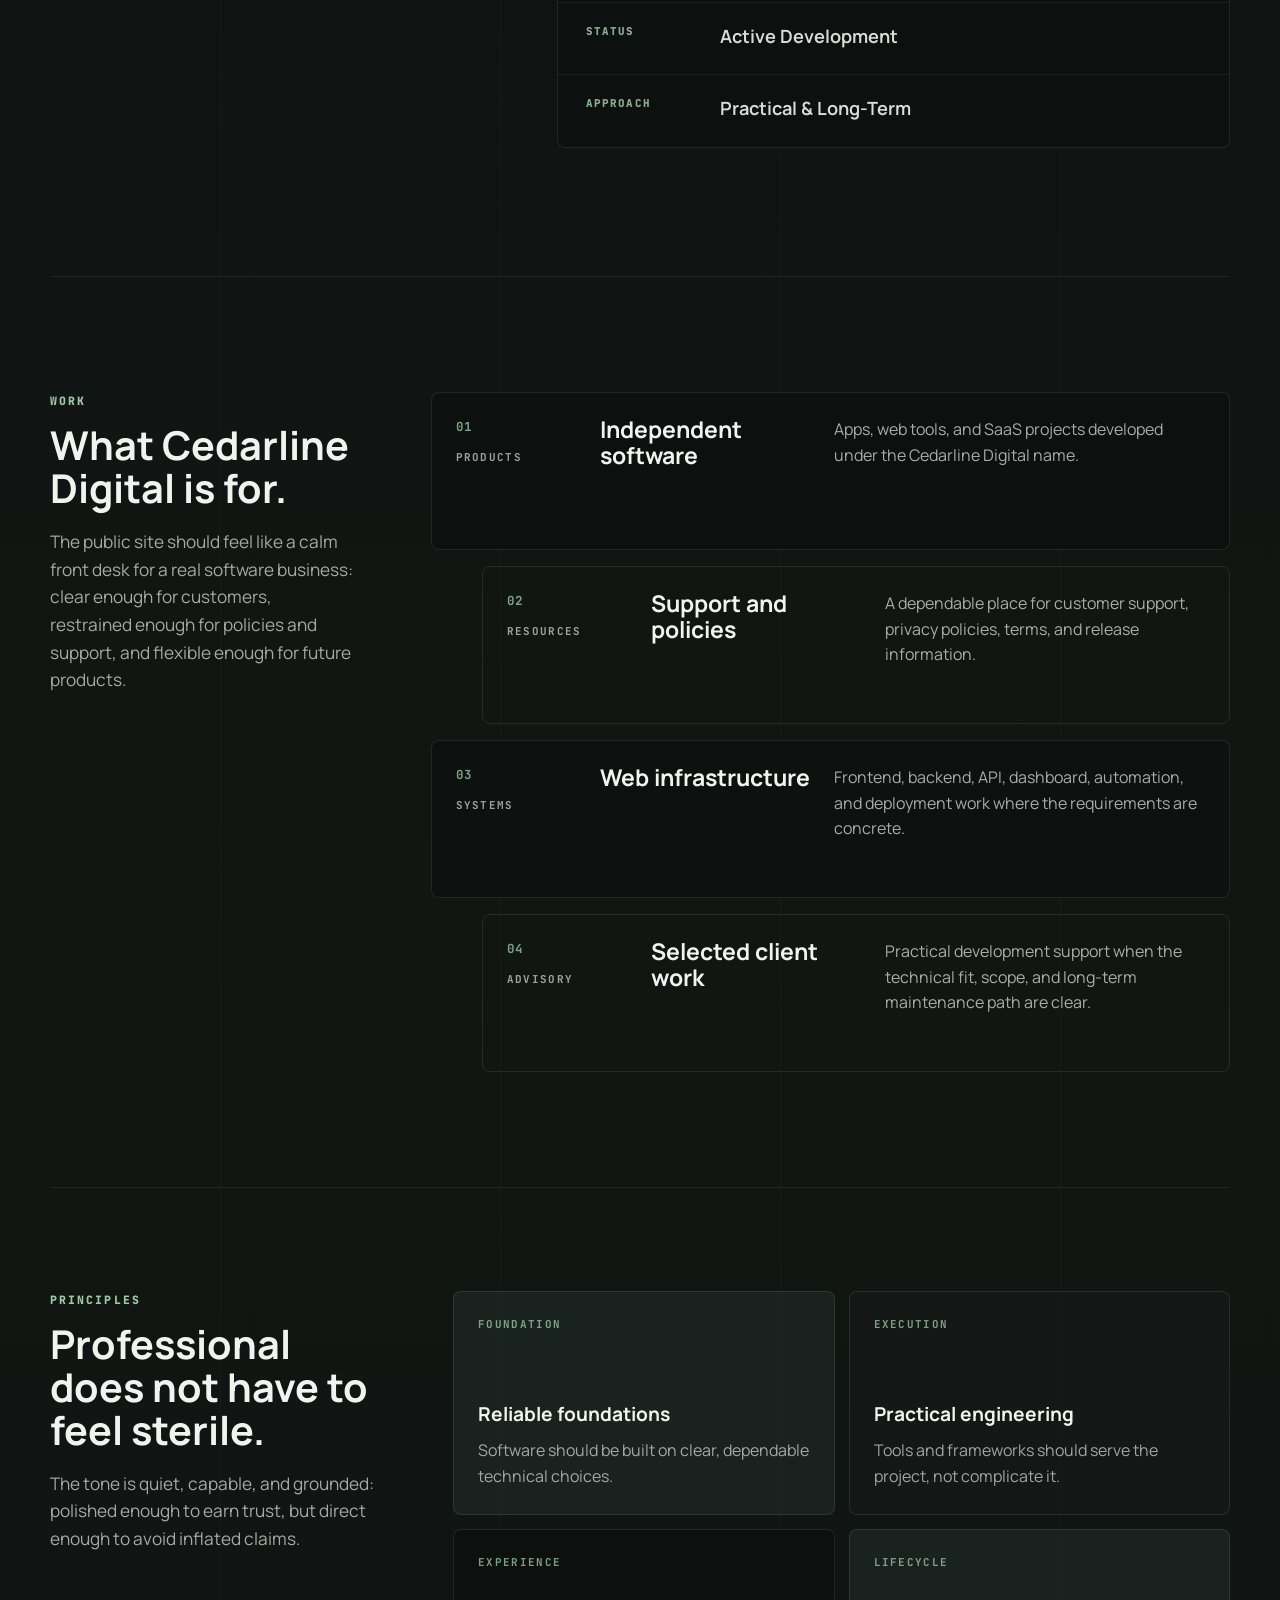
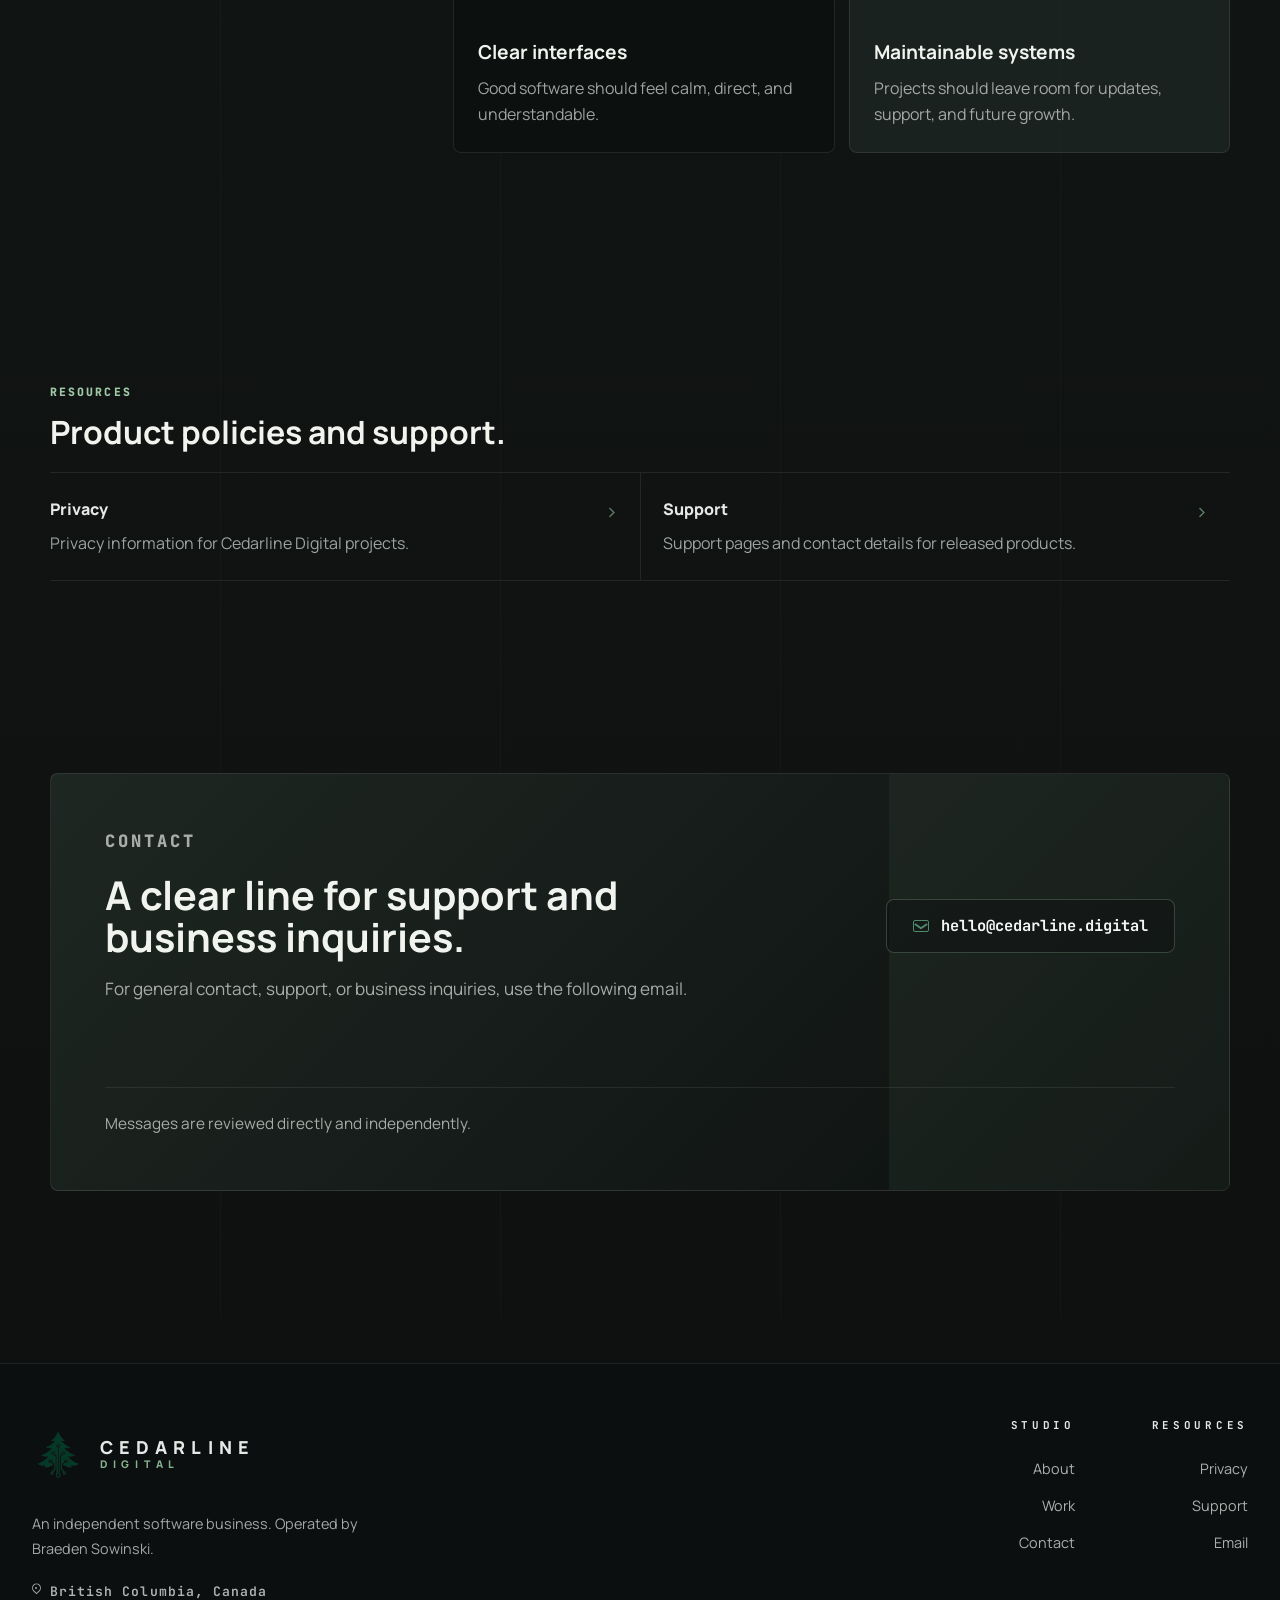
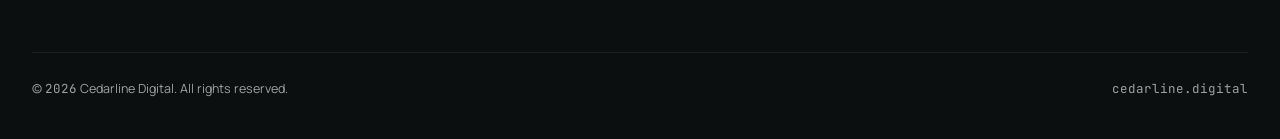
==== commit 1bdd505a: "update styling" ====
--- a/index.html
+++ b/index.html
@@ -23,7 +23,7 @@
       name="twitter:description"
       content="Cedarline Digital develops software products, web applications, mobile apps, and digital tools."
     >
-    <link rel="icon" type="image/png" href="assets/images/logo-transparent-a.png">
+    <link rel="icon" type="image/png" href="assets/images/logo-transparent.png">
     <link rel="preconnect" href="https://fonts.googleapis.com">
     <link rel="preconnect" href="https://fonts.gstatic.com" crossorigin>
     <link href="https://fonts.googleapis.com/css2?family=JetBrains+Mono:wght@500;600;700&family=Manrope:wght@400;500;600;700;800&display=swap" rel="stylesheet">
@@ -97,21 +97,40 @@
         </div>
       </section>
 
-      <section class="section about-section" id="about" aria-labelledby="about-title">
+      <section class="section about-section content-band" id="about" aria-labelledby="about-title">
         <div class="section-heading">
           <p class="eyebrow">About</p>
-          <h2 id="about-title">Independent software, rooted in reliability.</h2>
+          <h2 id="about-title">A focused software studio, built around useful products.</h2>
+          <p>
+            Cedarline Digital is the operating home for software products, support resources, policies, and selected development work from British Columbia.
+          </p>
         </div>
         <div class="about-grid">
-          <div class="section-copy">
-            <p>
-              Cedarline Digital is an independent software business focused on building practical software, web applications, and digital systems.
-            </p>
-            <p>
-              The emphasis is on maintainable architecture, dependable operation, and software that remains useful over time.
-            </p>
+          <div class="operations-preview" aria-label="Cedarline operating model">
+            <div class="preview-header">
+              <span>Operating model</span>
+              <strong>2026</strong>
+            </div>
+            <div class="preview-grid">
+              <article>
+                <span>01</span>
+                <h3>Build</h3>
+                <p>Focused tools and services with practical scope.</p>
+              </article>
+              <article>
+                <span>02</span>
+                <h3>Support</h3>
+                <p>Clear product support, policies, and contact paths.</p>
+              </article>
+              <article>
+                <span>03</span>
+                <h3>Maintain</h3>
+                <p>Stable foundations that can keep improving over time.</p>
+              </article>
+            </div>
           </div>
           <aside class="studio-panel" aria-label="Studio details">
+            <p class="panel-label">Studio profile</p>
             <dl>
               <div>
                 <dt>Focus</dt>
@@ -141,55 +160,73 @@
       <section class="section" id="work" aria-labelledby="work-title">
         <div class="section-heading">
           <p class="eyebrow">Work</p>
-          <h2 id="work-title">What Cedarline Digital stands for.</h2>
-        </div>
-        <div class="card-grid">
+          <h2 id="work-title">What Cedarline Digital is for.</h2>
+          <p>
+            The public site should feel like a calm front desk for a real software business: clear enough for customers, restrained enough for policies and support, and flexible enough for future products.
+          </p>
+        </div>
+        <div class="card-grid work-list">
           <article class="service-card">
-            <span class="card-icon software-icon" aria-hidden="true"></span>
-            <h3>Reliable Software</h3>
-            <p>Systems should be dependable, understandable, and built to last.</p>
+            <div>
+              <span class="work-index" aria-hidden="true">01</span>
+              <p class="service-type">Products</p>
+            </div>
+            <h3>Independent software</h3>
+            <p>Apps, web tools, and SaaS projects developed under the Cedarline Digital name.</p>
           </article>
           <article class="service-card">
-            <span class="card-icon web-icon" aria-hidden="true"></span>
-            <h3>Practical Engineering</h3>
-            <p>Technology choices should serve the project, not the other way around.</p>
+            <div>
+              <span class="work-index" aria-hidden="true">02</span>
+              <p class="service-type">Resources</p>
+            </div>
+            <h3>Support and policies</h3>
+            <p>A dependable place for customer support, privacy policies, terms, and release information.</p>
           </article>
           <article class="service-card">
-            <span class="card-icon maintain-icon" aria-hidden="true"></span>
-            <h3>Clear Interfaces</h3>
-            <p>Software should feel straightforward and easy to use.</p>
+            <div>
+              <span class="work-index" aria-hidden="true">03</span>
+              <p class="service-type">Systems</p>
+            </div>
+            <h3>Web infrastructure</h3>
+            <p>Frontend, backend, API, dashboard, automation, and deployment work where the requirements are concrete.</p>
           </article>
           <article class="service-card">
-            <span class="card-icon engineering-icon" aria-hidden="true"></span>
-            <h3>Long-Term Maintenance</h3>
-            <p>Projects should be designed with future updates and support in mind.</p>
-          </article>
-        </div>
-      </section>
-
-      <section class="section brand-section" id="principles" aria-labelledby="brand-title">
-        <div class="section-heading centered">
+            <div>
+              <span class="work-index" aria-hidden="true">04</span>
+              <p class="service-type">Advisory</p>
+            </div>
+            <h3>Selected client work</h3>
+            <p>Practical development support when the technical fit, scope, and long-term maintenance path are clear.</p>
+          </article>
+        </div>
+      </section>
+
+      <section class="section brand-section content-band" id="principles" aria-labelledby="brand-title">
+        <div class="section-heading">
           <p class="eyebrow">Principles</p>
-          <h2 id="brand-title">How the work should feel.</h2>
+          <h2 id="brand-title">Professional does not have to feel sterile.</h2>
+          <p>
+            The tone is quiet, capable, and grounded: polished enough to earn trust, but direct enough to avoid inflated claims.
+          </p>
         </div>
         <div class="principle-list">
           <article>
-            <span class="line-icon foundation-icon" aria-hidden="true"></span>
+            <span>Foundation</span>
             <h3>Reliable foundations</h3>
             <p>Software should be built on clear, dependable technical choices.</p>
           </article>
           <article>
-            <span class="line-icon engineering-icon" aria-hidden="true"></span>
+            <span>Execution</span>
             <h3>Practical engineering</h3>
             <p>Tools and frameworks should serve the project, not complicate it.</p>
           </article>
           <article>
-            <span class="line-icon experience-icon" aria-hidden="true"></span>
+            <span>Experience</span>
             <h3>Clear interfaces</h3>
             <p>Good software should feel calm, direct, and understandable.</p>
           </article>
           <article>
-            <span class="line-icon maintain-icon" aria-hidden="true"></span>
+            <span>Lifecycle</span>
             <h3>Maintainable systems</h3>
             <p>Projects should leave room for updates, support, and future growth.</p>
           </article>
@@ -217,7 +254,7 @@
         <div class="contact-panel">
           <div class="contact-copy">
             <p class="eyebrow">Contact</p>
-            <h2 id="contact-title" class="sr-only">Contact Cedarline Digital</h2>
+            <h2 id="contact-title">A clear line for support and business inquiries.</h2>
             <p>
               For general contact, support, or business inquiries, use the following email.
             </p>
--- a/styles.css
+++ b/styles.css
@@ -2905,3 +2905,1203 @@
         gap: 4px;
     }
 }
+
+/* Below-hero redesign: quieter, more editorial, less decorative. */
+body {
+  background: #0f1111;
+}
+
+body::before,
+body::after,
+main::before,
+.about-section::after,
+#work::before,
+.brand-section::before,
+.contact-panel::after {
+  display: none;
+}
+
+main {
+  overflow: visible;
+  background:
+    linear-gradient(180deg, rgba(15, 17, 17, 0) 0, #0f1111 8rem),
+    #0f1111;
+}
+
+.section {
+  width: min(100% - 40px, 1180px);
+  padding: clamp(76px, 10vw, 128px) 0;
+}
+
+.section-heading {
+  max-width: 680px;
+  margin-bottom: 36px;
+}
+
+.section-heading.centered {
+  text-align: left;
+}
+
+.eyebrow {
+  color: #9fc7a6;
+  font-family: "JetBrains Mono", ui-monospace, SFMono-Regular, Menlo, Consolas, monospace;
+  font-size: 0.72rem;
+  letter-spacing: 0.18em;
+}
+
+.section h2 {
+  color: #f1f3ef;
+  font-size: clamp(2rem, 3.1vw, 3.35rem);
+  letter-spacing: 0;
+}
+
+.content-band {
+  border-top: 1px solid rgba(255, 255, 255, 0.08);
+}
+
+.about-section {
+  display: grid;
+  grid-template-columns: minmax(0, 0.86fr) minmax(0, 1.14fr);
+  gap: clamp(34px, 6vw, 82px);
+  align-items: start;
+  padding-top: clamp(86px, 10vw, 132px);
+}
+
+.about-section .section-heading {
+  position: sticky;
+  top: 108px;
+  margin-bottom: 0;
+}
+
+.about-grid {
+  display: grid;
+  grid-template-columns: 1fr;
+  gap: 22px;
+}
+
+.section-copy {
+  max-width: none;
+  padding: 0 0 0 28px;
+  border-left: 2px solid rgba(159, 199, 166, 0.36);
+  background: transparent;
+}
+
+.section-copy p {
+  color: rgba(230, 232, 230, 0.76);
+  font-size: clamp(1rem, 1.45vw, 1.16rem);
+}
+
+.studio-panel {
+  max-width: none;
+  padding: 0;
+  border: 1px solid rgba(255, 255, 255, 0.09);
+  border-radius: 8px;
+  background: rgba(23, 28, 26, 0.72);
+  box-shadow: none;
+}
+
+.panel-label {
+  margin: 0;
+  padding: 18px 20px;
+  border-bottom: 1px solid rgba(255, 255, 255, 0.08);
+  color: rgba(230, 232, 230, 0.92);
+  font-family: "JetBrains Mono", ui-monospace, SFMono-Regular, Menlo, Consolas, monospace;
+  font-size: 0.72rem;
+  font-weight: 700;
+  letter-spacing: 0.14em;
+  text-transform: uppercase;
+}
+
+.studio-panel dl {
+  margin: 0;
+}
+
+.studio-panel div {
+  grid-template-columns: 118px minmax(0, 1fr);
+  gap: 22px;
+  padding: 18px 20px;
+  border-bottom: 1px solid rgba(255, 255, 255, 0.07);
+}
+
+.studio-panel div:last-child {
+  border-bottom: 0;
+}
+
+.studio-panel dt {
+  color: rgba(159, 199, 166, 0.86);
+  font-family: "JetBrains Mono", ui-monospace, SFMono-Regular, Menlo, Consolas, monospace;
+  font-size: 0.68rem;
+  letter-spacing: 0.1em;
+}
+
+.studio-panel dd {
+  color: rgba(241, 243, 239, 0.9);
+  font-weight: 650;
+}
+
+#work {
+  display: grid;
+  grid-template-columns: minmax(0, 0.72fr) minmax(0, 1fr);
+  gap: clamp(34px, 6vw, 86px);
+  align-items: start;
+  padding-top: clamp(74px, 9vw, 116px);
+  padding-bottom: clamp(74px, 9vw, 116px);
+  border-top: 1px solid rgba(255, 255, 255, 0.08);
+}
+
+#work .section-heading {
+  display: block;
+  max-width: 520px;
+  margin-bottom: 0;
+}
+
+#work .section-heading h2 {
+  max-width: none;
+  margin-bottom: 0;
+}
+
+.work-intro {
+  grid-column: 2;
+  margin-bottom: 22px;
+  color: rgba(230, 232, 230, 0.72);
+  font-size: 1.02rem;
+}
+
+.work-intro p {
+  max-width: 620px;
+  margin: 0;
+}
+
+#work .work-list {
+  grid-column: 2;
+  display: grid;
+  grid-template-columns: 1fr;
+  gap: 0;
+  border-top: 1px solid rgba(255, 255, 255, 0.1);
+}
+
+#work .service-card {
+  display: grid;
+  grid-template-columns: 64px minmax(180px, 0.4fr) minmax(0, 1fr);
+  gap: 24px;
+  align-items: start;
+  min-height: auto;
+  padding: 24px 0;
+  border: 0;
+  border-bottom: 1px solid rgba(255, 255, 255, 0.1);
+  border-radius: 0;
+  background: transparent;
+  box-shadow: none;
+  transition: border-color 160ms ease;
+}
+
+#work .service-card:hover,
+#work .service-card:nth-child(even),
+#work .service-card:nth-child(even):hover {
+  transform: none;
+  background: transparent;
+  box-shadow: none;
+}
+
+#work .service-card:hover {
+  border-color: rgba(159, 199, 166, 0.34);
+}
+
+#work .service-card::after {
+  display: none;
+}
+
+.work-index {
+  color: rgba(159, 199, 166, 0.8);
+  font-family: "JetBrains Mono", ui-monospace, SFMono-Regular, Menlo, Consolas, monospace;
+  font-size: 0.78rem;
+  font-weight: 700;
+  letter-spacing: 0.12em;
+}
+
+#work .service-card h3 {
+  margin: 0;
+  color: #f1f3ef;
+  font-size: 1.08rem;
+}
+
+#work .service-card p {
+  max-width: 600px;
+  margin: 0;
+  color: rgba(230, 232, 230, 0.68);
+}
+
+.brand-section {
+  display: grid;
+  grid-template-columns: minmax(0, 0.7fr) minmax(0, 1fr);
+  gap: clamp(34px, 6vw, 82px);
+  align-items: start;
+  width: min(100% - 40px, 1180px);
+  padding: clamp(68px, 8vw, 104px) 0;
+  border-right: 0;
+  border-bottom: 0;
+  border-left: 0;
+  border-radius: 0;
+  background: transparent;
+  box-shadow: none;
+}
+
+.brand-section .section-heading {
+  margin: 0;
+}
+
+.brand-section .section-heading h2 {
+  font-size: clamp(2rem, 3.1vw, 3.35rem);
+}
+
+.principle-list {
+  display: grid;
+  grid-template-columns: 1fr 1fr;
+  gap: 12px;
+}
+
+.principle-list article,
+.principle-list article:nth-child(2),
+.principle-list article:nth-child(4) {
+  min-height: 170px;
+  margin-top: 0;
+  padding: 22px;
+  border: 1px solid rgba(255, 255, 255, 0.09);
+  border-radius: 8px;
+  background: rgba(23, 28, 26, 0.58);
+  box-shadow: none;
+  backdrop-filter: none;
+}
+
+.principle-list article:hover {
+  transform: none;
+  border-color: rgba(159, 199, 166, 0.28);
+  background: rgba(31, 41, 36, 0.68);
+  box-shadow: none;
+}
+
+.principle-list h3 {
+  color: #f1f3ef;
+}
+
+.principle-list p {
+  color: rgba(230, 232, 230, 0.68);
+}
+
+.contact-section {
+  padding-top: clamp(34px, 5vw, 70px);
+}
+
+.contact-panel {
+  display: grid;
+  grid-template-columns: minmax(0, 1fr) minmax(280px, auto);
+  gap: clamp(30px, 6vw, 76px);
+  align-items: center;
+  overflow: visible;
+  padding: clamp(30px, 5vw, 54px);
+  border: 1px solid rgba(255, 255, 255, 0.1);
+  border-radius: 8px;
+  background: #151a18;
+  box-shadow: none;
+}
+
+.contact-copy h2 {
+  max-width: 660px;
+  font-size: clamp(2rem, 3.1vw, 3.35rem);
+}
+
+.contact-copy p,
+.contact-panel .contact-note {
+  color: rgba(230, 232, 230, 0.7);
+}
+
+.contact-action {
+  justify-self: end;
+  padding-top: 0;
+}
+
+.contact-link {
+  min-height: 54px;
+  border-color: rgba(159, 199, 166, 0.26);
+  background: rgba(15, 17, 17, 0.5);
+}
+
+.contact-note {
+  grid-column: 1 / -1;
+  margin: 0;
+  padding-top: 22px;
+  border-top: 1px solid rgba(255, 255, 255, 0.08);
+}
+
+@media (max-width: 920px) {
+  .about-section,
+  #work,
+  .brand-section,
+  .contact-panel {
+    grid-template-columns: 1fr;
+  }
+
+  .about-section .section-heading {
+    position: static;
+  }
+
+  .work-intro,
+  #work .work-list {
+    grid-column: auto;
+  }
+
+  #work .service-card {
+    grid-template-columns: 54px minmax(0, 1fr);
+  }
+
+  #work .service-card p {
+    grid-column: 2;
+  }
+
+  .contact-action {
+    justify-self: start;
+  }
+}
+
+@media (max-width: 760px) {
+  .section,
+  .brand-section {
+    width: min(100% - 24px, 1180px);
+  }
+
+  .section-copy {
+    padding-left: 18px;
+  }
+
+  .studio-panel div {
+    grid-template-columns: 1fr;
+    gap: 5px;
+  }
+
+  #work .service-card,
+  .principle-list {
+    grid-template-columns: 1fr;
+  }
+
+  #work .service-card p {
+    grid-column: auto;
+  }
+
+  .contact-panel {
+    padding: 26px 18px;
+  }
+}
+
+/* Third-pass layout: more business polish without novelty decoration. */
+main {
+  background:
+    linear-gradient(180deg, rgba(15, 17, 17, 0) 0, #0f1111 7rem),
+    linear-gradient(90deg, rgba(255, 255, 255, 0.025) 1px, transparent 1px) center top / min(18vw, 220px) 100%,
+    #0f1111;
+}
+
+.section-heading p:not(.eyebrow) {
+  max-width: 620px;
+  margin: 18px 0 0;
+  color: rgba(230, 232, 230, 0.7);
+  font-size: clamp(1rem, 1.35vw, 1.12rem);
+}
+
+.about-section {
+  grid-template-columns: minmax(0, 0.78fr) minmax(0, 1.22fr);
+}
+
+.operations-preview {
+  overflow: hidden;
+  border: 1px solid rgba(255, 255, 255, 0.11);
+  border-radius: 8px;
+  background:
+    linear-gradient(135deg, rgba(31, 41, 36, 0.94), rgba(15, 17, 17, 0.74)),
+    #171c1a;
+  box-shadow: 0 24px 68px rgba(0, 0, 0, 0.22);
+}
+
+.preview-header {
+  display: flex;
+  align-items: center;
+  justify-content: space-between;
+  min-height: 58px;
+  padding: 0 20px;
+  border-bottom: 1px solid rgba(255, 255, 255, 0.09);
+  color: rgba(230, 232, 230, 0.78);
+  font-family: "JetBrains Mono", ui-monospace, SFMono-Regular, Menlo, Consolas, monospace;
+  font-size: 0.72rem;
+  font-weight: 700;
+  letter-spacing: 0.12em;
+  text-transform: uppercase;
+}
+
+.preview-header strong {
+  color: #d7f2dc;
+  font-size: 0.78rem;
+}
+
+.preview-grid {
+  display: grid;
+  grid-template-columns: repeat(3, minmax(0, 1fr));
+}
+
+.preview-grid article {
+  min-height: 188px;
+  padding: 22px;
+  border-right: 1px solid rgba(255, 255, 255, 0.08);
+}
+
+.preview-grid article:last-child {
+  border-right: 0;
+}
+
+.preview-grid span,
+.principle-list span,
+.service-type {
+  color: rgba(159, 199, 166, 0.78);
+  font-family: "JetBrains Mono", ui-monospace, SFMono-Regular, Menlo, Consolas, monospace;
+  font-size: 0.68rem;
+  font-weight: 700;
+  letter-spacing: 0.12em;
+  text-transform: uppercase;
+}
+
+.preview-grid h3 {
+  margin: 34px 0 10px;
+  color: #f1f3ef;
+  font-size: 1.28rem;
+}
+
+.preview-grid p {
+  margin: 0;
+  color: rgba(230, 232, 230, 0.68);
+  font-size: 0.96rem;
+}
+
+.studio-panel {
+  background: rgba(13, 16, 15, 0.72);
+}
+
+#work {
+  grid-template-columns: minmax(260px, 0.38fr) minmax(0, 1fr);
+}
+
+#work .work-list {
+  gap: 16px;
+  border-top: 0;
+}
+
+#work .service-card {
+  grid-template-columns: minmax(120px, 0.24fr) minmax(210px, 0.34fr) minmax(0, 1fr);
+  gap: 24px;
+  min-height: 158px;
+  padding: 24px;
+  border: 1px solid rgba(255, 255, 255, 0.09);
+  border-radius: 8px;
+  background: rgba(23, 28, 26, 0.5);
+}
+
+#work .service-card:nth-child(2),
+#work .service-card:nth-child(4) {
+  margin-left: clamp(0px, 4vw, 54px);
+}
+
+#work .service-card:hover {
+  border-color: rgba(159, 199, 166, 0.36);
+  background: rgba(31, 41, 36, 0.66);
+}
+
+.work-index {
+  display: block;
+  margin-bottom: 12px;
+}
+
+.service-type {
+  margin: 0;
+}
+
+#work .service-card h3 {
+  font-size: clamp(1.25rem, 1.8vw, 1.7rem);
+  line-height: 1.12;
+}
+
+#work .service-card p:not(.service-type) {
+  align-self: start;
+  color: rgba(230, 232, 230, 0.72);
+  font-size: 1rem;
+}
+
+.brand-section {
+  grid-template-columns: minmax(280px, 0.42fr) minmax(0, 1fr);
+}
+
+.principle-list {
+  gap: 14px;
+}
+
+.principle-list article,
+.principle-list article:nth-child(2),
+.principle-list article:nth-child(4) {
+  display: flex;
+  flex-direction: column;
+  min-height: 224px;
+  padding: 24px;
+}
+
+.principle-list article:nth-child(1),
+.principle-list article:nth-child(4) {
+  background: rgba(31, 41, 36, 0.72);
+}
+
+.principle-list h3 {
+  margin-top: auto;
+  font-size: 1.2rem;
+}
+
+.principle-list p {
+  margin-top: 2px;
+}
+
+.contact-section {
+  padding-bottom: clamp(78px, 10vw, 132px);
+}
+
+.contact-panel {
+  position: relative;
+  overflow: hidden;
+  background:
+    linear-gradient(135deg, rgba(31, 41, 36, 0.92), rgba(13, 16, 15, 0.96)),
+    #151a18;
+}
+
+.contact-panel::before {
+  position: absolute;
+  top: 0;
+  right: 0;
+  bottom: 0;
+  width: min(34%, 340px);
+  background: rgba(159, 199, 166, 0.06);
+  content: "";
+}
+
+.contact-copy,
+.contact-action,
+.contact-note {
+  position: relative;
+  z-index: 1;
+}
+
+.contact-copy h2 {
+  margin-bottom: 16px;
+}
+
+@media (max-width: 1040px) {
+  .preview-grid {
+    grid-template-columns: 1fr;
+  }
+
+  .preview-grid article {
+    min-height: auto;
+    border-right: 0;
+    border-bottom: 1px solid rgba(255, 255, 255, 0.08);
+  }
+
+  .preview-grid article:last-child {
+    border-bottom: 0;
+  }
+
+  .preview-grid h3 {
+    margin-top: 22px;
+  }
+
+  #work .service-card,
+  #work .service-card:nth-child(2),
+  #work .service-card:nth-child(4) {
+    margin-left: 0;
+  }
+}
+
+@media (max-width: 920px) {
+  .about-section,
+  #work,
+  .brand-section {
+    grid-template-columns: 1fr;
+  }
+
+  #work .service-card {
+    grid-template-columns: minmax(86px, 0.22fr) minmax(0, 1fr);
+  }
+
+  #work .service-card p:not(.service-type) {
+    grid-column: 2;
+  }
+}
+
+@media (max-width: 760px) {
+  main {
+    background: #0f1111;
+  }
+
+  .operations-preview,
+  #work .service-card,
+  .principle-list article,
+  .contact-panel {
+    border-radius: 8px;
+  }
+
+  #work .service-card {
+    grid-template-columns: 1fr;
+    padding: 22px;
+  }
+
+  #work .service-card p:not(.service-type) {
+    grid-column: auto;
+  }
+
+  .principle-list article,
+  .principle-list article:nth-child(2),
+  .principle-list article:nth-child(4) {
+    min-height: 190px;
+  }
+
+  .contact-panel::before {
+    display: none;
+  }
+}
+
+/* Studio profile and background refinement. */
+body {
+  background:
+    linear-gradient(180deg, rgba(15, 17, 17, 0.18), #0f1111 820px),
+    linear-gradient(90deg, rgba(15, 17, 17, 0.94), rgba(15, 17, 17, 0.74) 48%, rgba(15, 17, 17, 0.92)),
+    url("assets/images/backdrop.jpg") center top / cover no-repeat fixed,
+    #0f1111;
+}
+
+main {
+  background:
+    linear-gradient(180deg, rgba(15, 17, 17, 0) 0, #0f1111 7rem),
+    linear-gradient(90deg, rgba(255, 255, 255, 0.024) 1px, transparent 1px) center top / min(18vw, 220px) 100%,
+    linear-gradient(180deg, transparent 0 34%, rgba(159, 199, 166, 0.035) 34% 34.12%, transparent 34.12%),
+    #0f1111;
+}
+
+.studio-panel {
+  min-height: 310px;
+  background: rgba(13, 16, 15, 0.84);
+}
+
+.panel-label {
+  padding: 22px 28px;
+}
+
+.studio-panel div {
+  grid-template-columns: minmax(112px, 0.22fr) minmax(0, 1fr);
+  min-height: 72px;
+  padding: 20px 28px;
+}
+
+.studio-panel dd {
+  font-size: clamp(1rem, 1.5vw, 1.14rem);
+  line-height: 1.45;
+}
+
+.about-grid {
+  gap: 24px;
+}
+
+.operations-preview {
+  min-height: 250px;
+}
+
+@media (max-width: 760px) {
+  body,
+  main {
+    background: #0f1111;
+  }
+
+  .panel-label,
+  .studio-panel div {
+    padding-right: 20px;
+    padding-left: 20px;
+  }
+
+  .studio-panel {
+    min-height: auto;
+  }
+}
+
+/* Alternative background and resource page system. */
+body {
+  background:
+    linear-gradient(180deg, rgba(15, 17, 17, 0.42), #0f1111 760px),
+    linear-gradient(120deg, rgba(159, 199, 166, 0.075) 0 1px, transparent 1px 120px),
+    linear-gradient(90deg, rgba(255, 255, 255, 0.022) 1px, transparent 1px) center top / min(18vw, 220px) 100%,
+    #0f1111;
+}
+
+body::before {
+  display: block;
+  z-index: -3;
+  background:
+    linear-gradient(135deg, transparent 0 34%, rgba(159, 199, 166, 0.055) 34% 34.12%, transparent 34.12%),
+    linear-gradient(28deg, transparent 0 72%, rgba(79, 138, 107, 0.045) 72% 72.12%, transparent 72.12%);
+  opacity: 0.78;
+}
+
+body::after {
+  display: block;
+  z-index: -3;
+  background:
+    linear-gradient(180deg, rgba(15, 17, 17, 0), rgba(15, 17, 17, 0.84)),
+    linear-gradient(90deg, transparent 0 12%, rgba(31, 41, 36, 0.18) 12% 12.08%, transparent 12.08% 100%);
+  opacity: 1;
+}
+
+main,
+.content-page {
+  background:
+    linear-gradient(180deg, rgba(15, 17, 17, 0) 0, #0f1111 7rem),
+    linear-gradient(90deg, rgba(255, 255, 255, 0.024) 1px, transparent 1px) center top / min(18vw, 220px) 100%,
+    #0f1111;
+}
+
+.content-page main {
+  background: transparent;
+}
+
+.content-main {
+  width: min(100% - 40px, 1180px);
+  padding: 142px 0 74px;
+}
+
+.hub-main {
+  display: grid;
+  gap: 34px;
+}
+
+.content-hero {
+  display: grid;
+  grid-template-columns: minmax(0, 0.64fr) minmax(280px, 0.36fr);
+  gap: clamp(30px, 6vw, 78px);
+  align-items: end;
+  padding-bottom: 30px;
+  border-bottom: 1px solid rgba(255, 255, 255, 0.1);
+}
+
+.content-hero h1 {
+  max-width: 760px;
+  margin-bottom: 0;
+  color: #f1f3ef;
+  font-size: clamp(2.6rem, 6vw, 5.2rem);
+  font-weight: 700;
+  letter-spacing: 0;
+  text-transform: none;
+}
+
+.content-hero p:not(.eyebrow) {
+  max-width: 430px;
+  margin: 0;
+  color: rgba(230, 232, 230, 0.72);
+  font-size: 1.08rem;
+}
+
+.content-layout {
+  display: grid;
+  grid-template-columns: minmax(0, 1fr) minmax(280px, 0.34fr);
+  gap: clamp(20px, 4vw, 36px);
+  align-items: start;
+}
+
+.content-shell {
+  border: 1px solid rgba(255, 255, 255, 0.1);
+  background: rgba(13, 16, 15, 0.76);
+  box-shadow: none;
+}
+
+.hub-shell {
+  min-height: 360px;
+}
+
+.content-shell h2 {
+  color: #f1f3ef;
+}
+
+.section-label {
+  margin: 0 0 14px;
+  color: rgba(159, 199, 166, 0.78);
+  font-family: "JetBrains Mono", ui-monospace, SFMono-Regular, Menlo, Consolas, monospace;
+  font-size: 0.68rem;
+  font-weight: 700;
+  letter-spacing: 0.12em;
+  text-transform: uppercase;
+}
+
+.document-links {
+  display: grid;
+  gap: 12px;
+  margin: 24px 0;
+}
+
+.document-links a {
+  position: relative;
+  display: grid;
+  gap: 8px;
+  padding: 22px 58px 22px 22px;
+  border: 1px solid rgba(255, 255, 255, 0.09);
+  border-radius: 8px;
+  background: rgba(23, 28, 26, 0.62);
+  text-decoration: none;
+}
+
+.document-links a::after {
+  position: absolute;
+  top: 22px;
+  right: 22px;
+  color: rgba(159, 199, 166, 0.82);
+  content: "›";
+  font-size: 1.45rem;
+  line-height: 1;
+}
+
+.document-links a:hover,
+.document-links a:focus-visible {
+  border-color: rgba(159, 199, 166, 0.3);
+  background: rgba(31, 41, 36, 0.68);
+  outline: none;
+}
+
+.document-links span {
+  color: rgba(159, 199, 166, 0.78);
+  font-family: "JetBrains Mono", ui-monospace, SFMono-Regular, Menlo, Consolas, monospace;
+  font-size: 0.68rem;
+  font-weight: 700;
+  letter-spacing: 0.12em;
+  text-transform: uppercase;
+}
+
+.document-links strong {
+  color: #f1f3ef;
+  font-size: 1.22rem;
+}
+
+.document-links p {
+  max-width: 620px;
+  margin: 0;
+  color: rgba(230, 232, 230, 0.68);
+}
+
+.content-aside {
+  position: sticky;
+  top: 106px;
+  padding: 24px;
+  border: 1px solid rgba(255, 255, 255, 0.1);
+  border-radius: 8px;
+  background: rgba(23, 28, 26, 0.72);
+}
+
+.content-aside h2 {
+  margin: 0 0 14px;
+  color: #f1f3ef;
+  font-size: 1.25rem;
+}
+
+.content-aside p {
+  margin: 0 0 20px;
+  color: rgba(230, 232, 230, 0.68);
+}
+
+.aside-link {
+  display: inline-flex;
+  max-width: 100%;
+  color: #d7f2dc;
+  font-family: "JetBrains Mono", ui-monospace, SFMono-Regular, Menlo, Consolas, monospace;
+  font-size: clamp(0.78rem, 1.3vw, 0.9rem);
+  overflow-wrap: anywhere;
+}
+
+.document-main {
+  width: min(100% - 40px, 980px);
+}
+
+.document-shell {
+  padding: clamp(28px, 5vw, 56px);
+}
+
+.document-shell h1 {
+  max-width: 780px;
+  margin-bottom: 26px;
+  color: #f1f3ef;
+  font-size: clamp(2.3rem, 5vw, 4.4rem);
+  font-weight: 700;
+  letter-spacing: 0;
+  text-transform: none;
+}
+
+.document-shell .lead {
+  max-width: 760px;
+  margin-bottom: 32px;
+  color: rgba(241, 243, 239, 0.86);
+}
+
+.document-shell section {
+  padding-top: 26px;
+  margin-top: 26px;
+  border-top: 1px solid rgba(255, 255, 255, 0.08);
+}
+
+.document-shell section:first-of-type {
+  margin-top: 0;
+}
+
+.document-shell h2 {
+  margin-top: 0;
+}
+
+.document-meta {
+  margin-bottom: 34px;
+  border-color: rgba(255, 255, 255, 0.1);
+}
+
+.breadcrumb,
+.related-links {
+  font-family: "JetBrains Mono", ui-monospace, SFMono-Regular, Menlo, Consolas, monospace;
+  font-size: 0.78rem;
+}
+
+.related-links {
+  align-items: stretch;
+}
+
+.related-links a {
+  display: inline-flex;
+  align-items: center;
+  min-height: 40px;
+  padding: 0 12px;
+  border: 1px solid rgba(255, 255, 255, 0.09);
+  border-radius: 8px;
+  text-decoration: none;
+}
+
+@media (max-width: 920px) {
+  .content-hero,
+  .content-layout {
+    grid-template-columns: 1fr;
+  }
+
+  .content-aside {
+    position: static;
+  }
+}
+
+@media (max-width: 760px) {
+  body,
+  body::before,
+  body::after,
+  main,
+  .content-page {
+    background: #0f1111;
+  }
+
+  .content-main,
+  .document-main {
+    width: min(100% - 24px, 1180px);
+    padding-top: 112px;
+  }
+
+  .content-hero {
+    gap: 18px;
+  }
+
+  .document-links a {
+    padding-right: 22px;
+  }
+
+  .document-links a::after {
+    display: none;
+  }
+}
+
+/* Structured background option: texture and contour, no glow. */
+body {
+  background:
+    linear-gradient(180deg, #0d100f 0, #0f1111 48rem),
+    repeating-linear-gradient(90deg, rgba(255, 255, 255, 0.018) 0 1px, transparent 1px 14rem),
+    #0f1111;
+}
+
+body::before,
+body::after {
+  display: none;
+}
+
+main {
+  position: relative;
+  isolation: isolate;
+  overflow: hidden;
+  background:
+    linear-gradient(180deg, rgba(15, 17, 17, 0) 0, #0f1111 7rem),
+    #0f1111;
+}
+
+main::before {
+  position: absolute;
+  top: 100vh;
+  right: 0;
+  bottom: 0;
+  left: 0;
+  z-index: -1;
+  display: block;
+  pointer-events: none;
+  content: "";
+  background:
+    linear-gradient(90deg, rgba(255, 255, 255, 0.025) 1px, transparent 1px) center top / min(18vw, 220px) 100%,
+    repeating-linear-gradient(135deg, transparent 0 46px, rgba(159, 199, 166, 0.035) 46px 47px, transparent 47px 132px),
+    repeating-radial-gradient(ellipse at 82% 18%, transparent 0 44px, rgba(159, 199, 166, 0.05) 45px 46px, transparent 47px 94px),
+    repeating-radial-gradient(ellipse at 12% 76%, transparent 0 54px, rgba(255, 255, 255, 0.035) 55px 56px, transparent 57px 116px),
+    linear-gradient(180deg, #0f1111 0, #121815 42%, #0f1111 100%);
+}
+
+.hero,
+.section,
+.site-footer {
+  position: relative;
+  z-index: 1;
+}
+
+.content-page {
+  background:
+    repeating-linear-gradient(90deg, rgba(255, 255, 255, 0.02) 0 1px, transparent 1px 13rem),
+    repeating-linear-gradient(135deg, transparent 0 42px, rgba(159, 199, 166, 0.035) 42px 43px, transparent 43px 128px),
+    #0f1111;
+}
+
+.content-page main {
+  overflow: hidden;
+  background:
+    linear-gradient(180deg, rgba(13, 16, 15, 0.92), rgba(15, 17, 17, 0.98)),
+    #0f1111;
+}
+
+.content-page main::before {
+  top: 0;
+  background:
+    linear-gradient(90deg, rgba(255, 255, 255, 0.025) 1px, transparent 1px) center top / min(18vw, 220px) 100%,
+    repeating-radial-gradient(ellipse at 88% 10%, transparent 0 48px, rgba(159, 199, 166, 0.052) 49px 50px, transparent 51px 108px),
+    repeating-radial-gradient(ellipse at 8% 82%, transparent 0 58px, rgba(255, 255, 255, 0.035) 59px 60px, transparent 61px 128px),
+    linear-gradient(180deg, #101412 0, #0f1111 100%);
+}
+
+.content-shell,
+.content-aside,
+.studio-panel,
+.operations-preview,
+#work .service-card,
+.principle-list article,
+.contact-panel {
+  backdrop-filter: none;
+  background-color: rgba(13, 16, 15, 0.82);
+}
+
+@media (max-width: 760px) {
+  body,
+  main,
+  .content-page,
+  .content-page main {
+    background:
+      repeating-linear-gradient(135deg, transparent 0 44px, rgba(159, 199, 166, 0.028) 44px 45px, transparent 45px 124px),
+      #0f1111;
+  }
+
+  main::before,
+  .content-page main::before {
+    display: none;
+  }
+}
+
+/* Landing page background restraint; keep resource pages more textured. */
+body:not(.content-page) {
+  background:
+    linear-gradient(180deg, #0d100f 0, #0f1111 48rem),
+    #0f1111;
+}
+
+body:not(.content-page) main::before {
+  background:
+    linear-gradient(90deg, rgba(255, 255, 255, 0.018) 1px, transparent 1px) center top / min(22vw, 280px) 100%,
+    linear-gradient(180deg, #0f1111 0, #111613 44%, #0f1111 100%);
+}
+
+@media (max-width: 760px) {
+  body:not(.content-page),
+  body:not(.content-page) main {
+    background: #0f1111;
+  }
+}
+
+/* Resource page hero cleanup. */
+.content-page {
+  background:
+    linear-gradient(180deg, #0d100f 0, #0f1111 44rem),
+    repeating-linear-gradient(90deg, rgba(255, 255, 255, 0.018) 0 1px, transparent 1px 16rem),
+    #0f1111;
+}
+
+.content-page main {
+  background:
+    linear-gradient(180deg, rgba(15, 17, 17, 0.18) 0, rgba(15, 17, 17, 0.92) 22rem, #0f1111 100%),
+    #0f1111;
+}
+
+.content-page main::before {
+  background:
+    linear-gradient(90deg, rgba(255, 255, 255, 0.018) 1px, transparent 1px) center top / min(20vw, 260px) 100%,
+    linear-gradient(180deg, #101412 0, #0f1111 100%);
+}
+
+.content-hero {
+  display: block;
+  max-width: 820px;
+  padding: clamp(26px, 5vw, 46px) 0 34px;
+}
+
+.content-hero h1 {
+  margin-bottom: 22px;
+  font-size: clamp(3rem, 6.4vw, 5.4rem);
+  line-height: 0.98;
+}
+
+.content-hero p:not(.eyebrow) {
+  max-width: 560px;
+  color: rgba(230, 232, 230, 0.76);
+}
+
+.hub-main {
+  gap: 34px;
+}
+
+.document-links strong {
+  font-size: clamp(1.35rem, 2.2vw, 1.75rem);
+}
+
+.document-links span {
+  order: 2;
+}
+
+.document-links p {
+  order: 3;
+}
+
+@media (max-width: 760px) {
+  .content-page,
+  .content-page main {
+    background:
+      linear-gradient(180deg, #0d100f 0, #0f1111 26rem),
+      #0f1111;
+  }
+
+  .content-hero {
+    padding-top: 12px;
+  }
+}
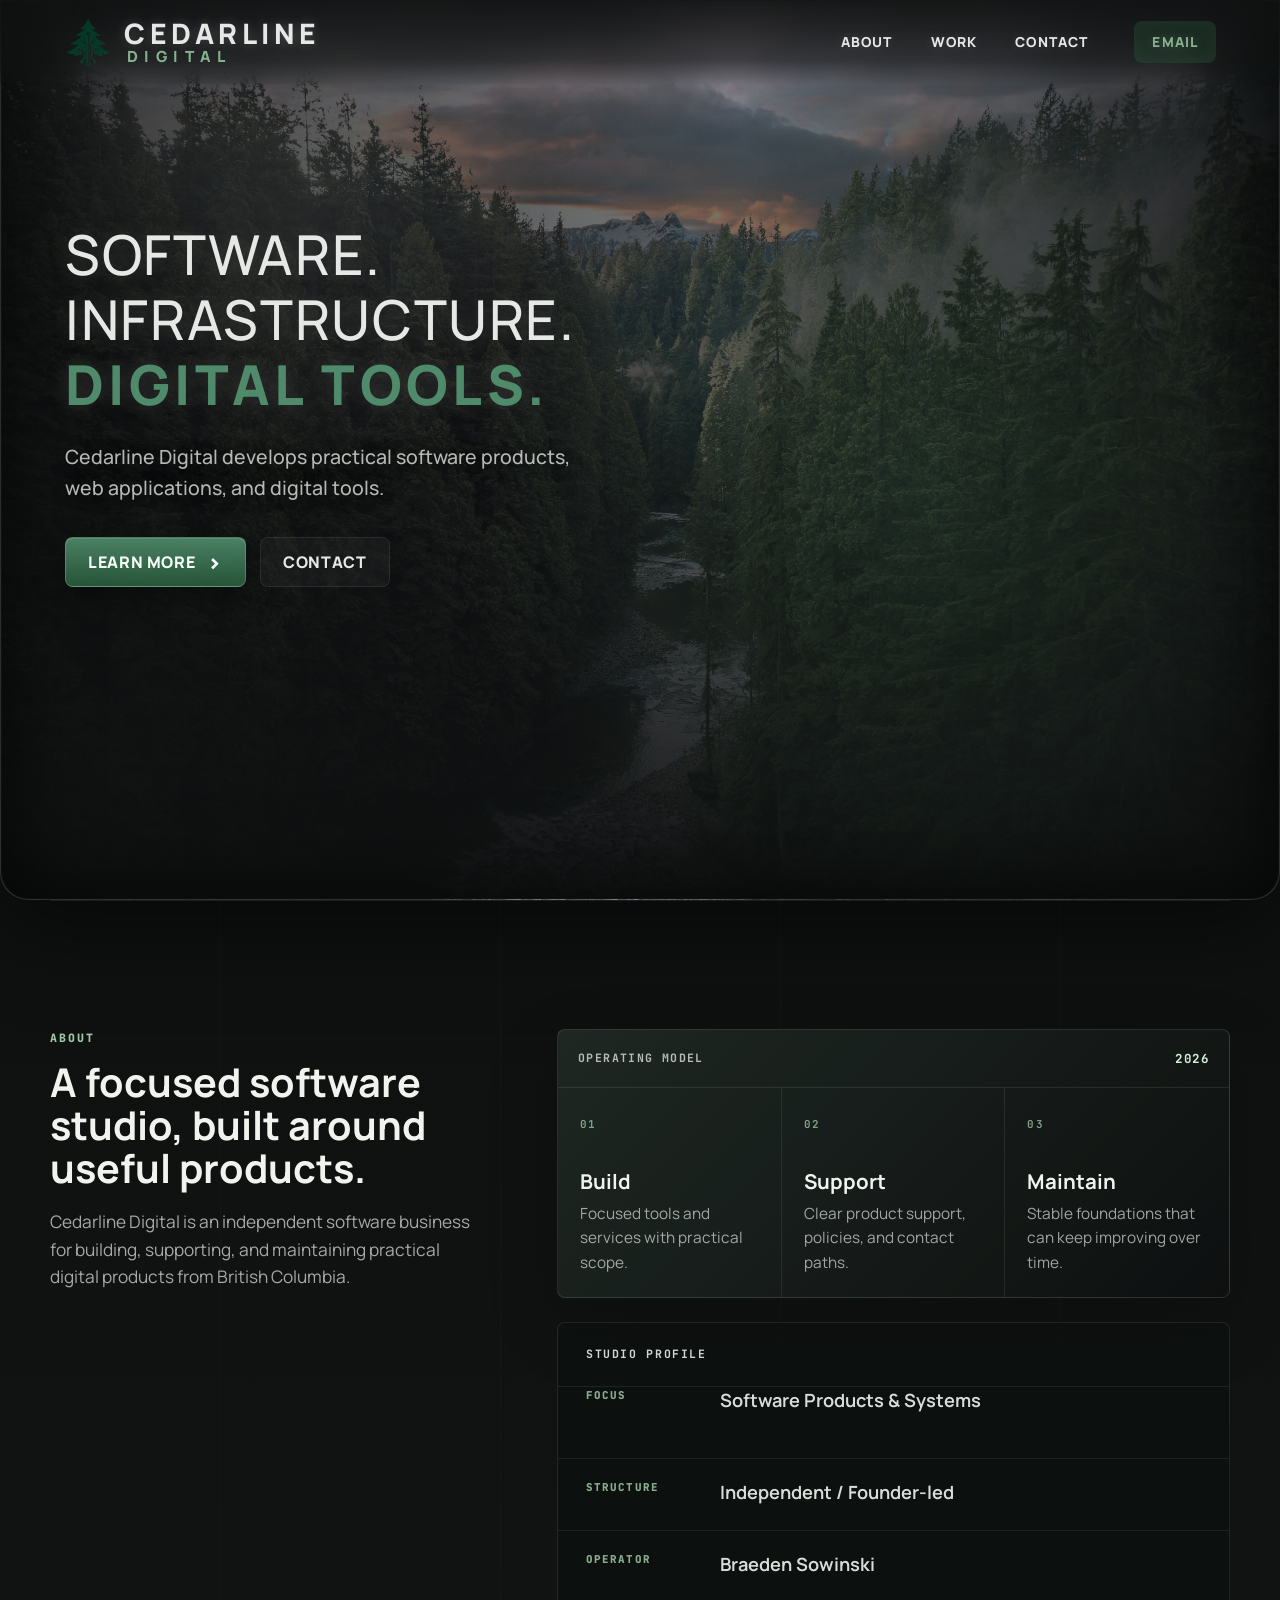
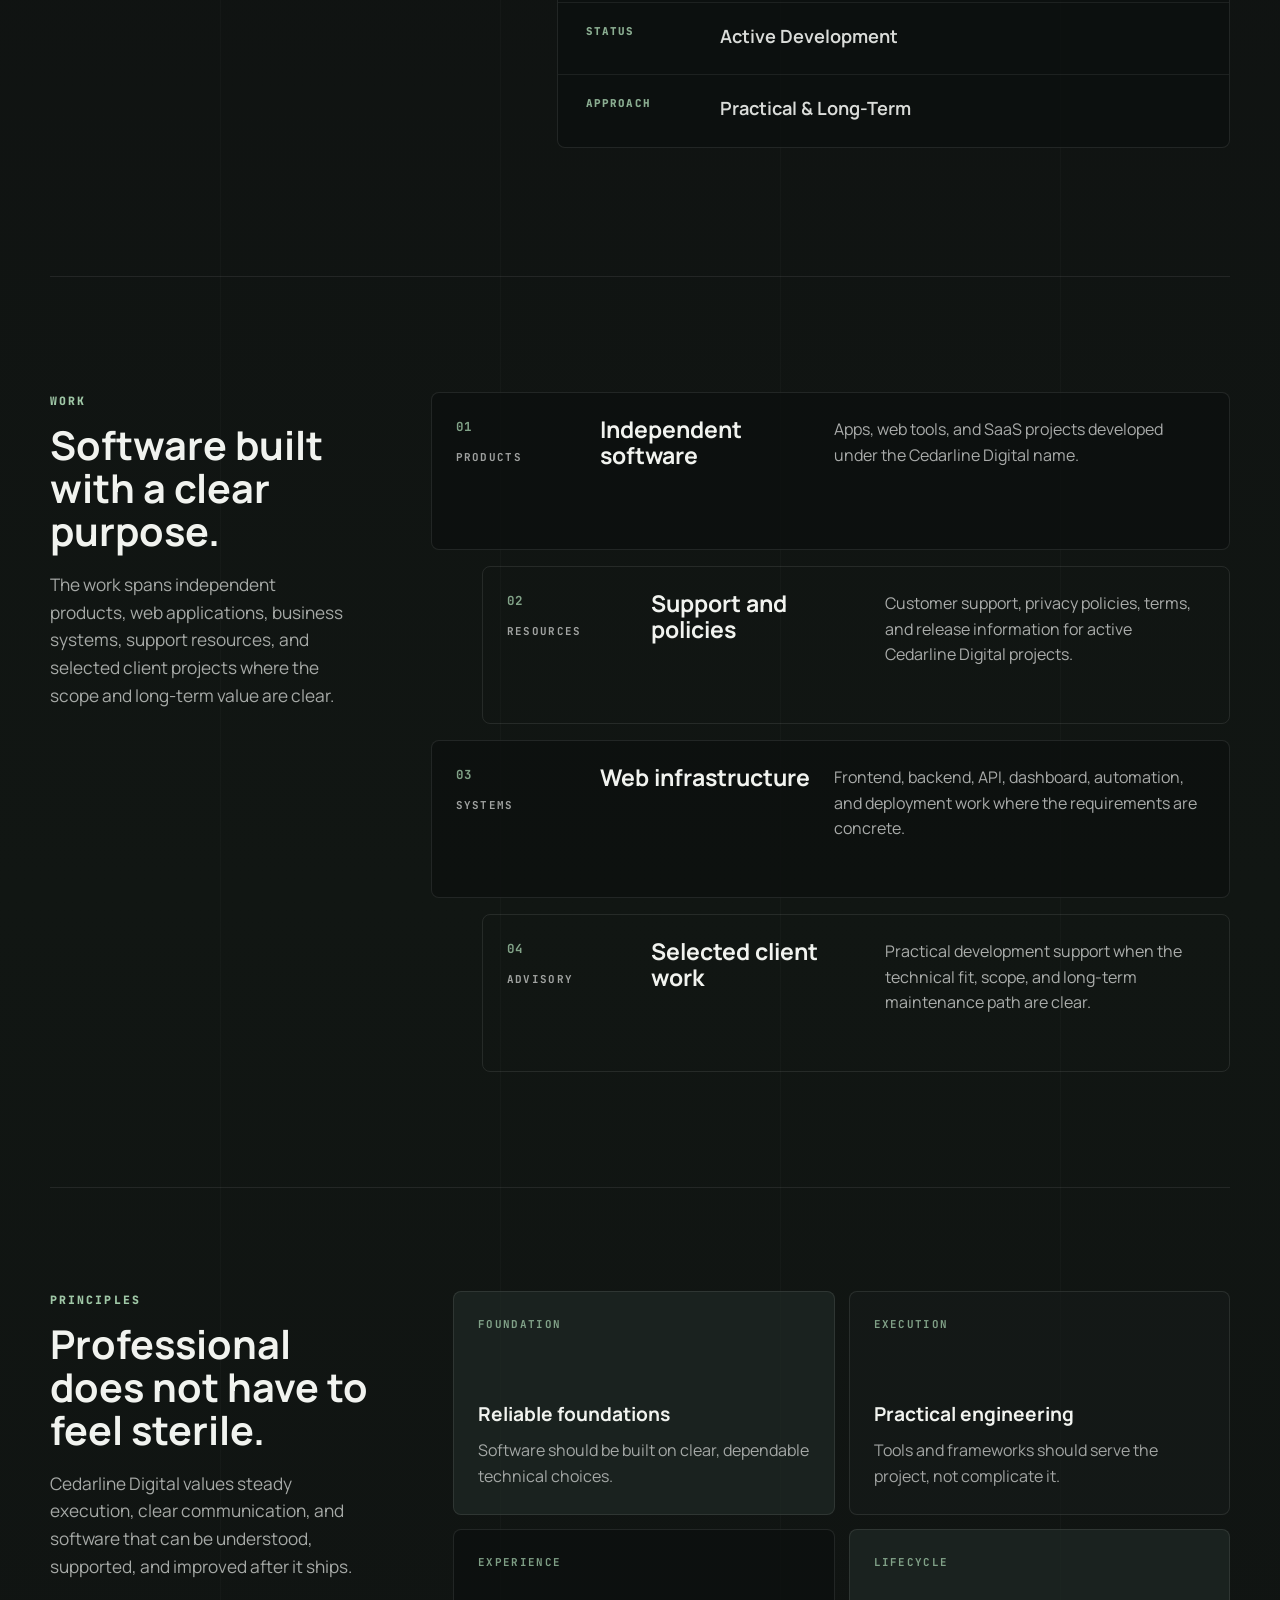
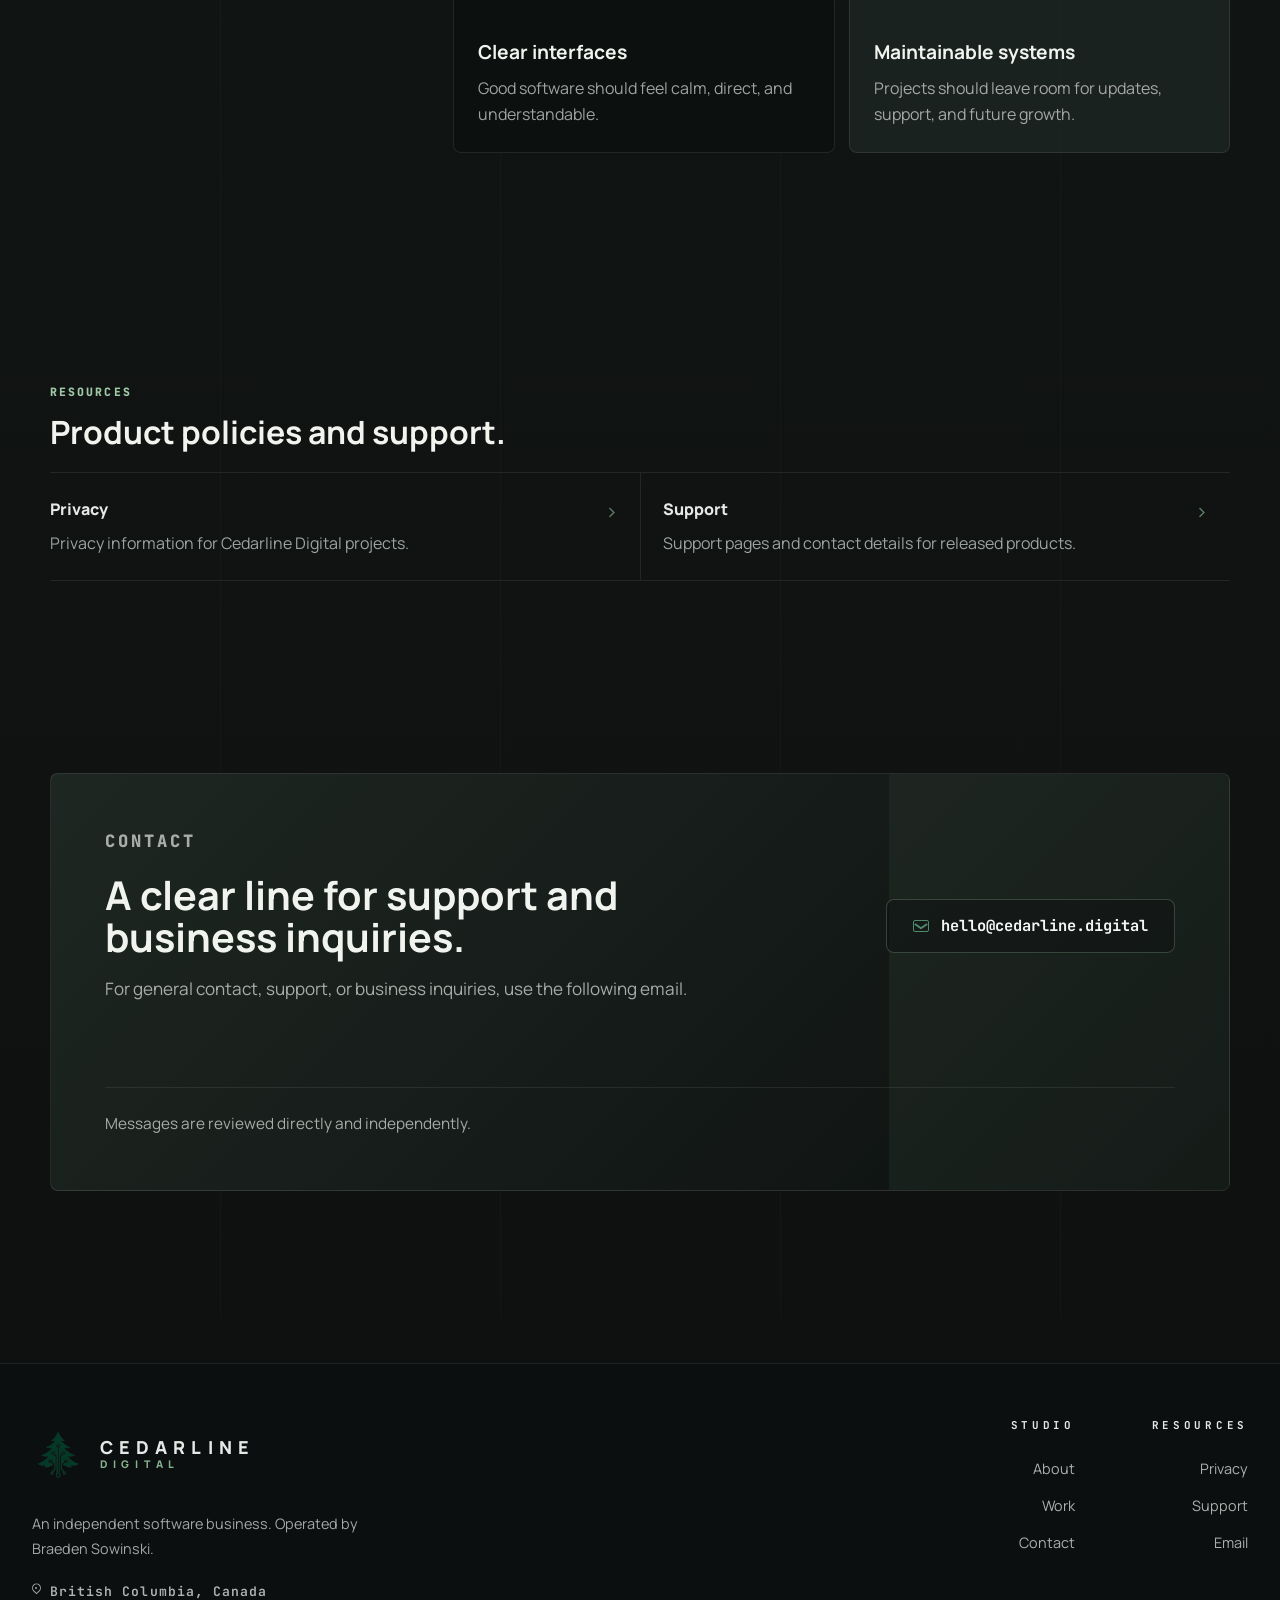
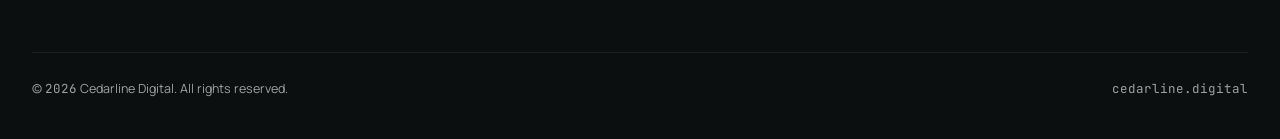
==== commit 4efa0083: "update summaries" ====
--- a/index.html
+++ b/index.html
@@ -102,7 +102,7 @@
           <p class="eyebrow">About</p>
           <h2 id="about-title">A focused software studio, built around useful products.</h2>
           <p>
-            Cedarline Digital is the operating home for software products, support resources, policies, and selected development work from British Columbia.
+            Cedarline Digital is an independent software business for building, supporting, and maintaining practical digital products from British Columbia.
           </p>
         </div>
         <div class="about-grid">
@@ -160,9 +160,9 @@
       <section class="section" id="work" aria-labelledby="work-title">
         <div class="section-heading">
           <p class="eyebrow">Work</p>
-          <h2 id="work-title">What Cedarline Digital is for.</h2>
+          <h2 id="work-title">Software built with a clear purpose.</h2>
           <p>
-            The public site should feel like a calm front desk for a real software business: clear enough for customers, restrained enough for policies and support, and flexible enough for future products.
+            The work spans independent products, web applications, business systems, support resources, and selected client projects where the scope and long-term value are clear.
           </p>
         </div>
         <div class="card-grid work-list">
@@ -180,7 +180,7 @@
               <p class="service-type">Resources</p>
             </div>
             <h3>Support and policies</h3>
-            <p>A dependable place for customer support, privacy policies, terms, and release information.</p>
+            <p>Customer support, privacy policies, terms, and release information for active Cedarline Digital projects.</p>
           </article>
           <article class="service-card">
             <div>
@@ -206,7 +206,7 @@
           <p class="eyebrow">Principles</p>
           <h2 id="brand-title">Professional does not have to feel sterile.</h2>
           <p>
-            The tone is quiet, capable, and grounded: polished enough to earn trust, but direct enough to avoid inflated claims.
+            Cedarline Digital values steady execution, clear communication, and software that can be understood, supported, and improved after it ships.
           </p>
         </div>
         <div class="principle-list">
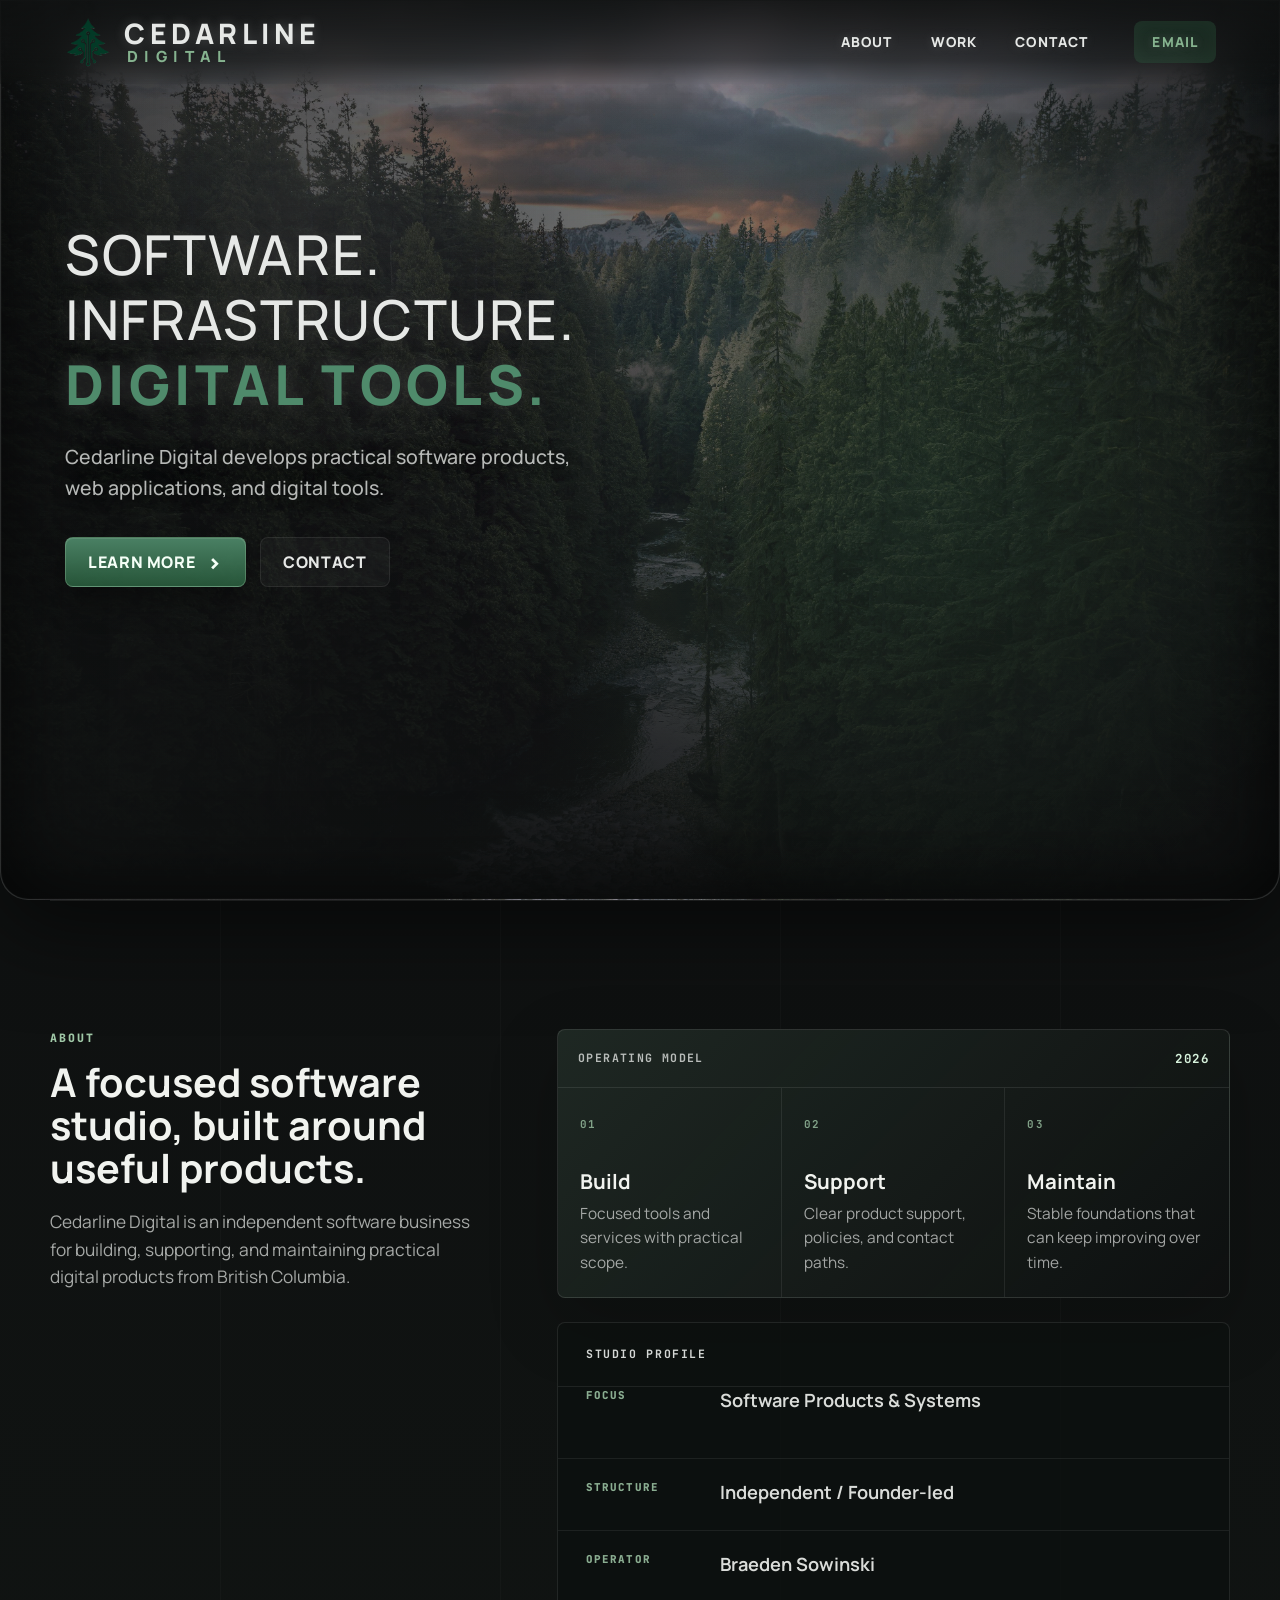
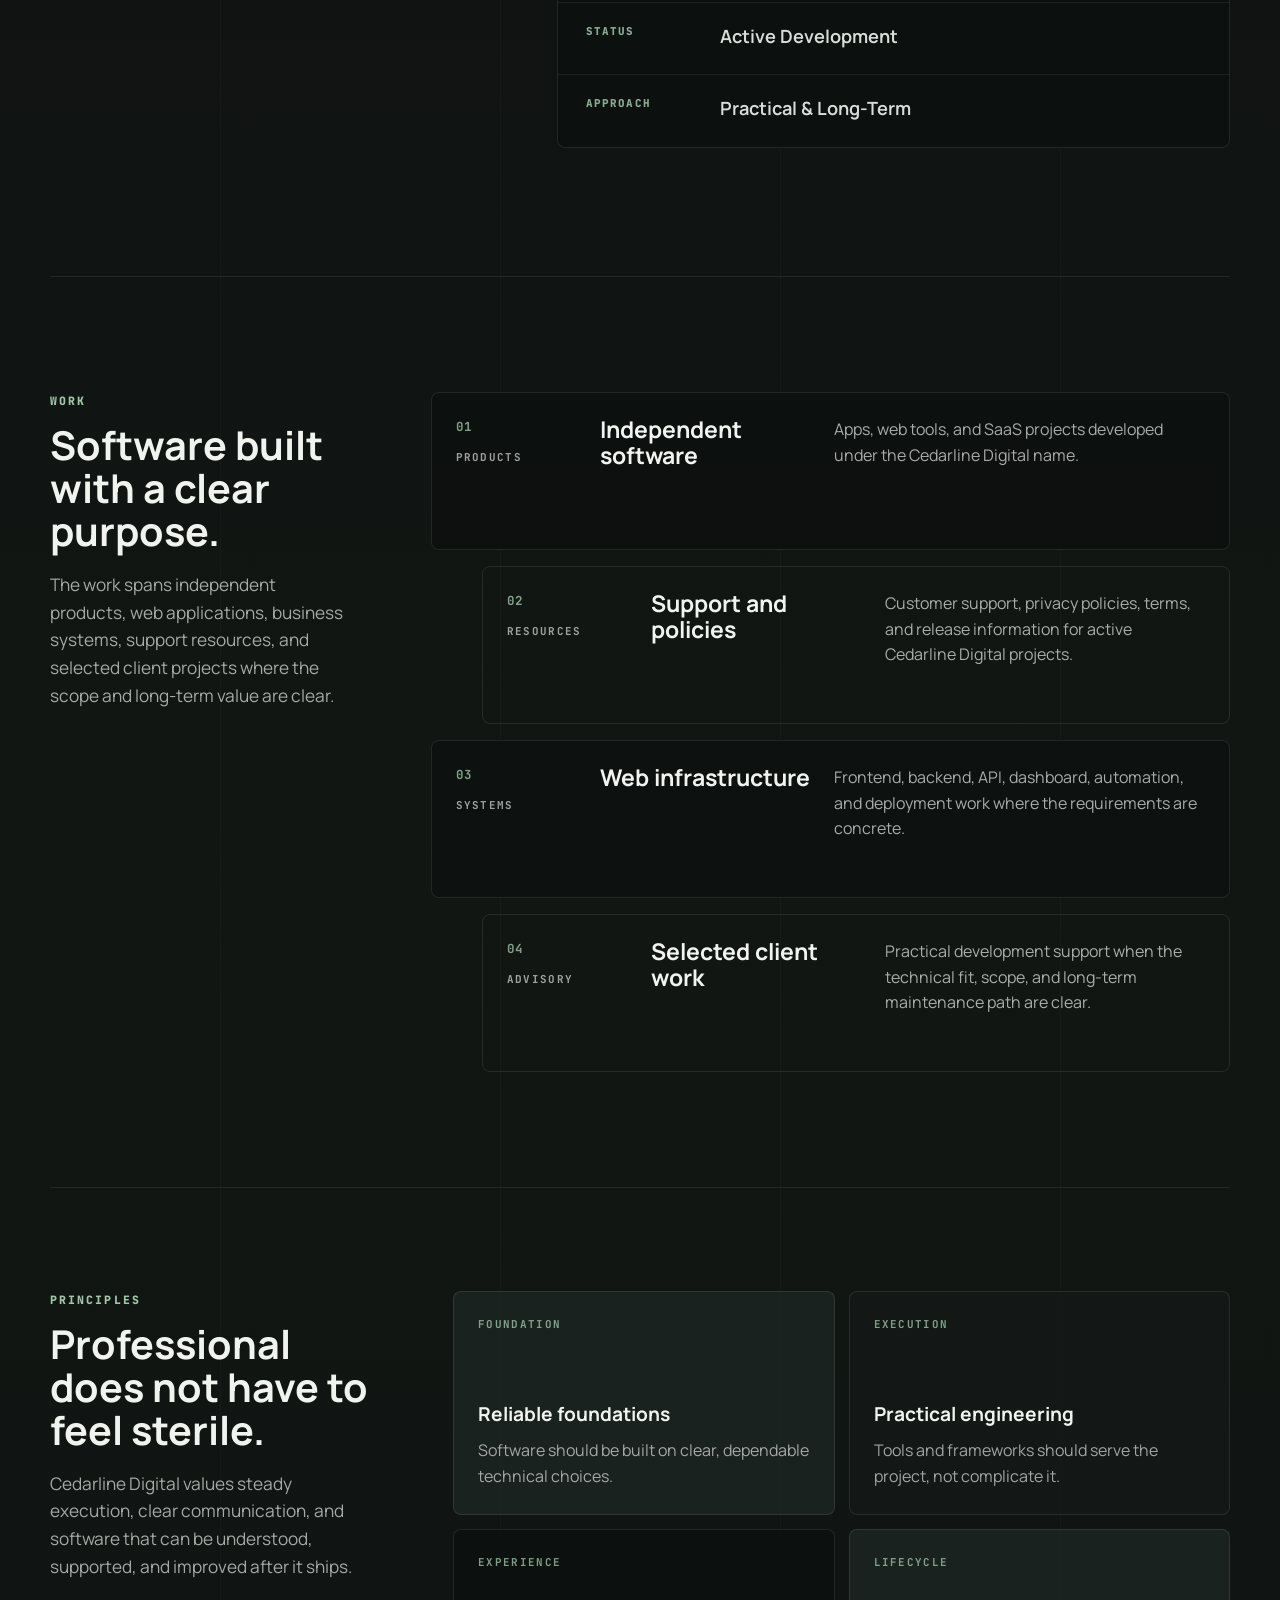
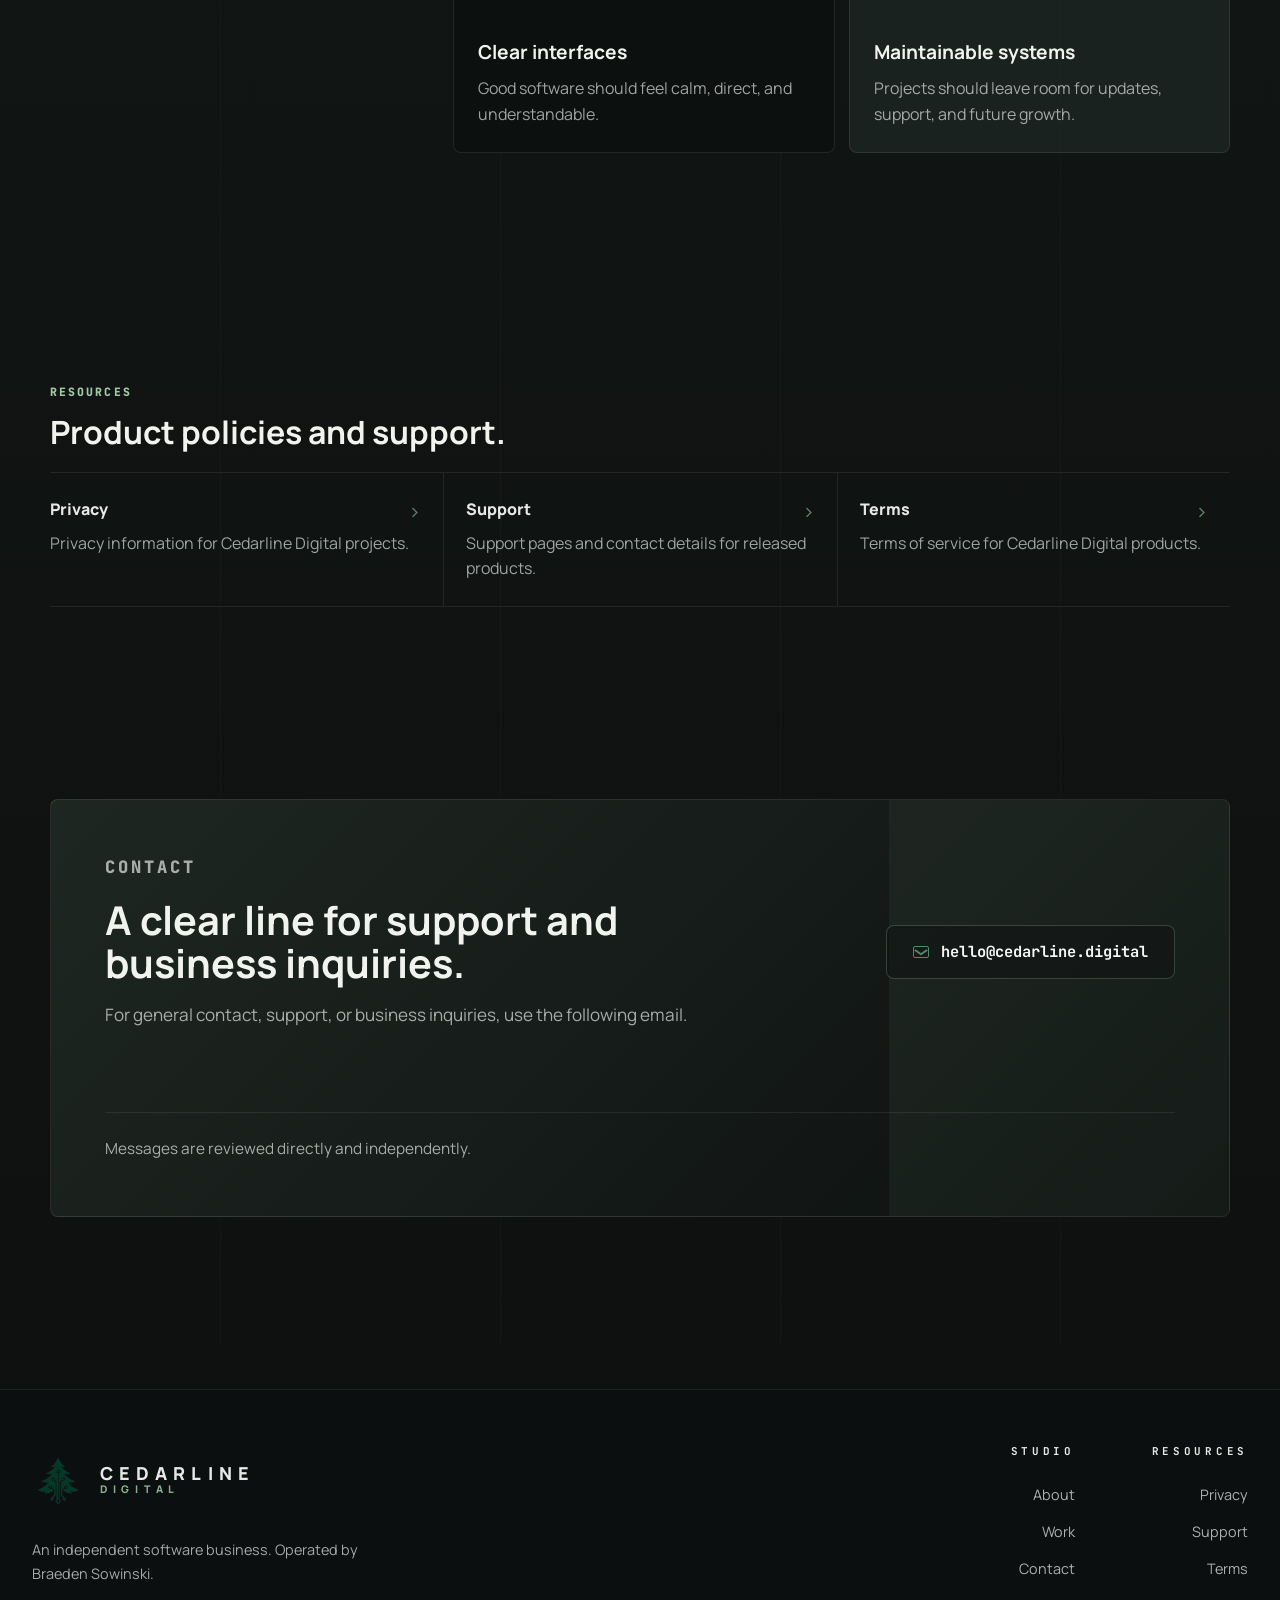
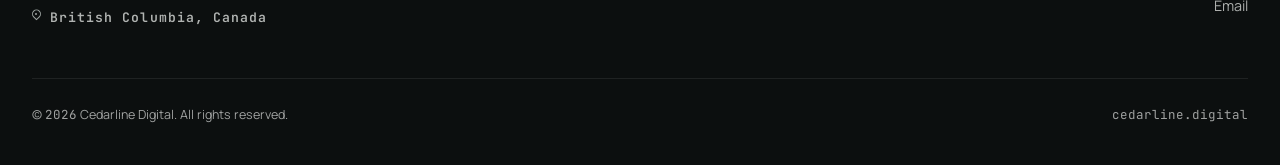
==== commit 861d7d82: "add myboker.org privacy/terms/support" ====
--- a/index.html
+++ b/index.html
@@ -247,6 +247,10 @@
             <span>Support</span>
             <p>Support pages and contact details for released products.</p>
           </a>
+          <a href="/terms">
+            <span>Terms</span>
+            <p>Terms of service for Cedarline Digital products.</p>
+          </a>
         </div>
       </section>
 
@@ -299,6 +303,7 @@
             <h2>Resources</h2>
             <a href="/privacy">Privacy</a>
             <a href="/support">Support</a>
+            <a href="/terms">Terms</a>
             <a href="mailto:hello@cedarline.digital" aria-label="Email Cedarline Digital">Email</a>
           </div>
         </nav>
--- a/styles.css
+++ b/styles.css
@@ -2186,7 +2186,7 @@
 
 .resource-links {
     display: grid;
-    grid-template-columns: repeat(2, minmax(0, 1fr));
+    grid-template-columns: repeat(3, minmax(0, 1fr));
     border-top: 1px solid var(--border);
 }
 
@@ -2571,6 +2571,7 @@
     display: grid;
     grid-template-columns: repeat(2, minmax(90px, 1fr));
     gap: clamp(44px, 6vw, 84px);
+    align-items: start;
     justify-self: end;
     min-width: min(100%, 440px);
     justify-items: end;
@@ -2694,7 +2695,6 @@
     }
 
     .site-footer .footer-inner,
-    .site-footer .footer-links,
     .site-footer .footer-bottom {
         grid-template-columns: 1fr;
     }
@@ -2703,7 +2703,15 @@
         gap: 42px;
     }
 
-    .site-footer .footer-links,
+    .site-footer .footer-links {
+        grid-template-columns: 1fr 1fr;
+        gap: 24px;
+        justify-self: stretch;
+        min-width: 0;
+        justify-items: start;
+        text-align: left;
+    }
+
     .site-footer .footer-links div {
         justify-items: start;
         min-width: 0;
